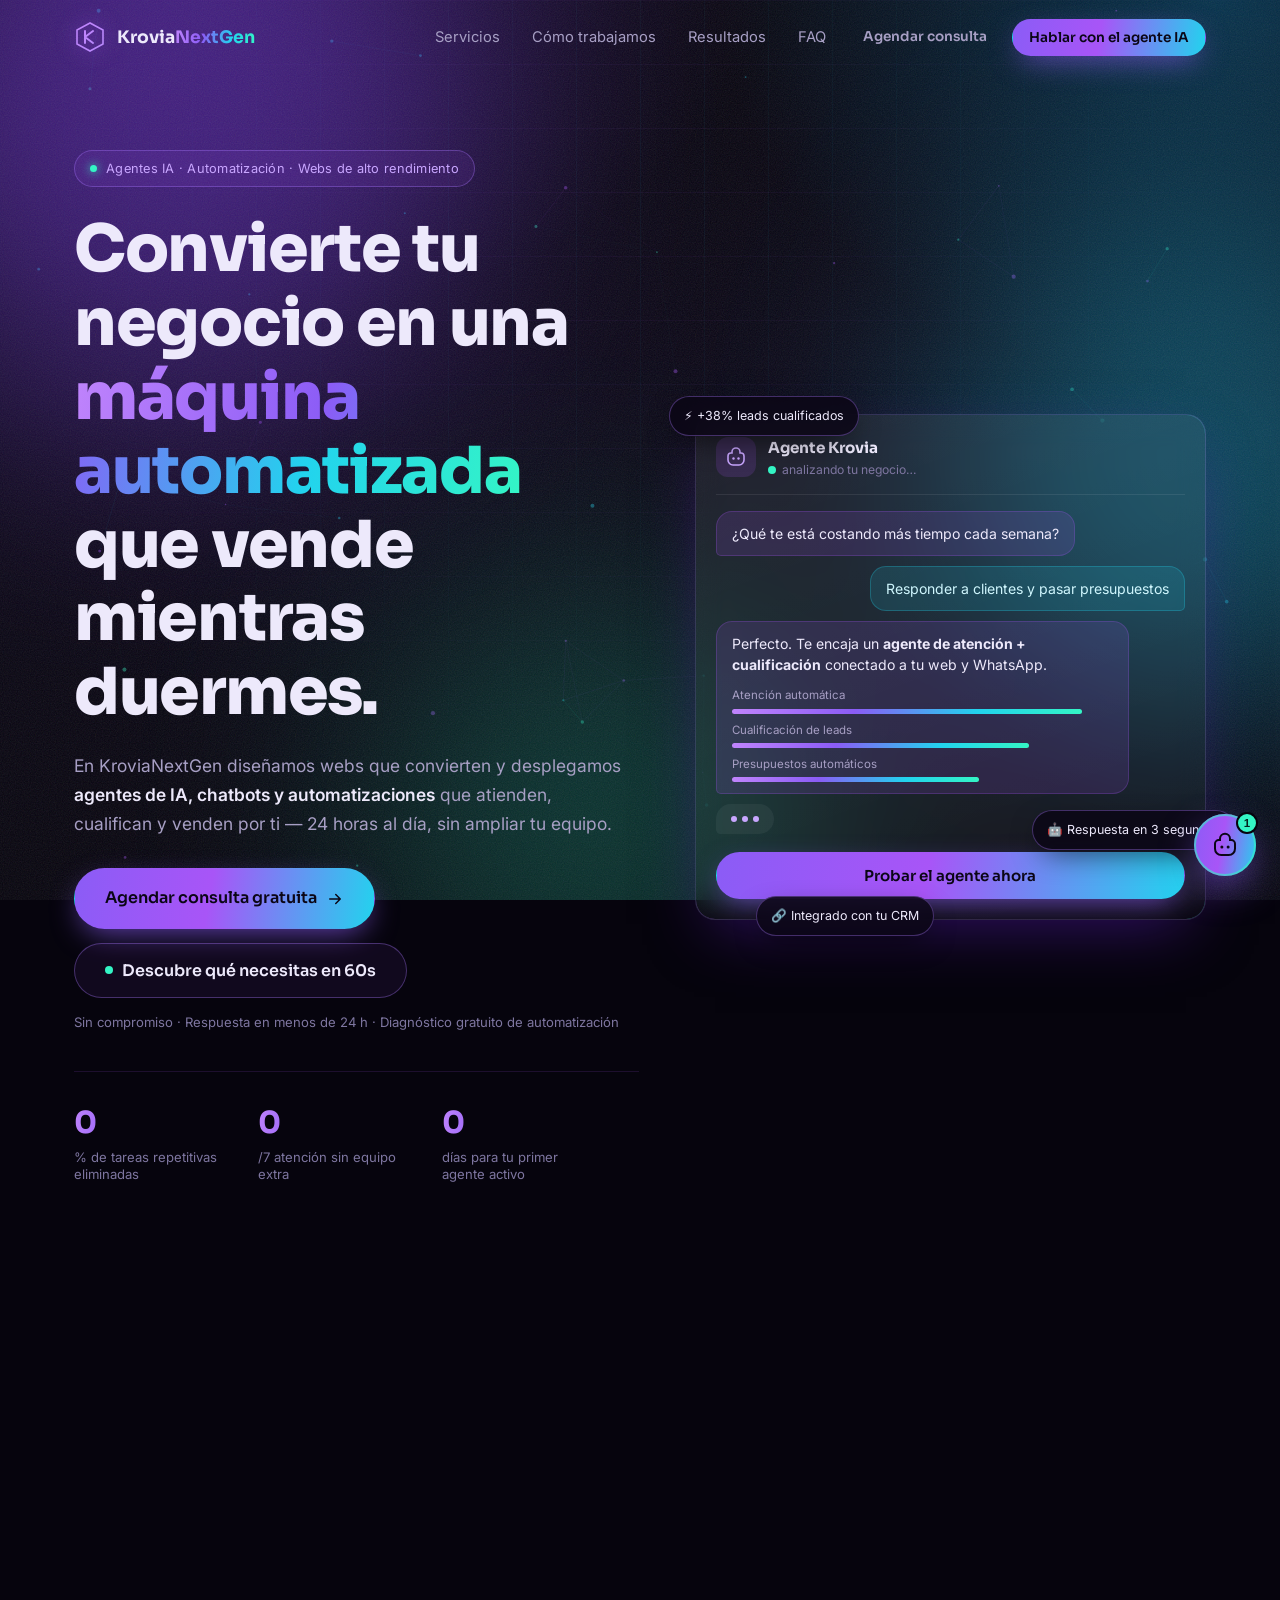
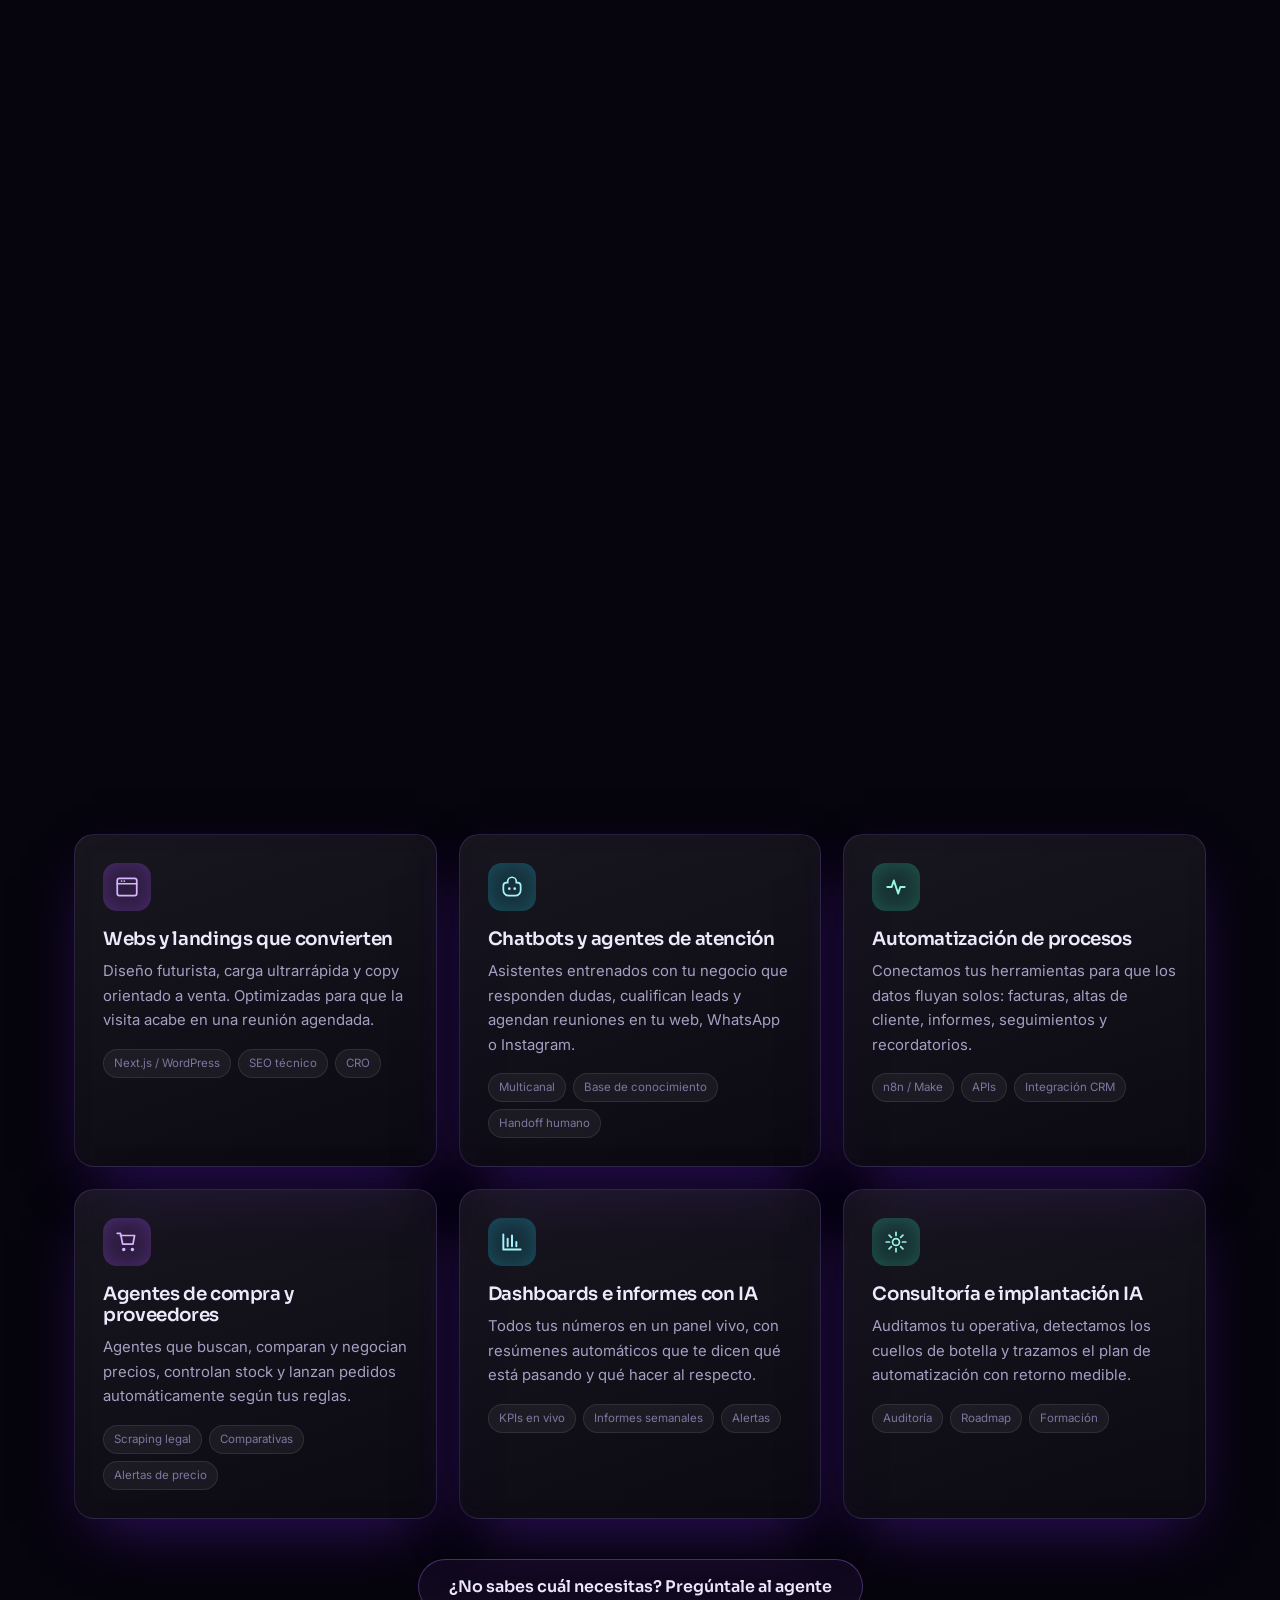
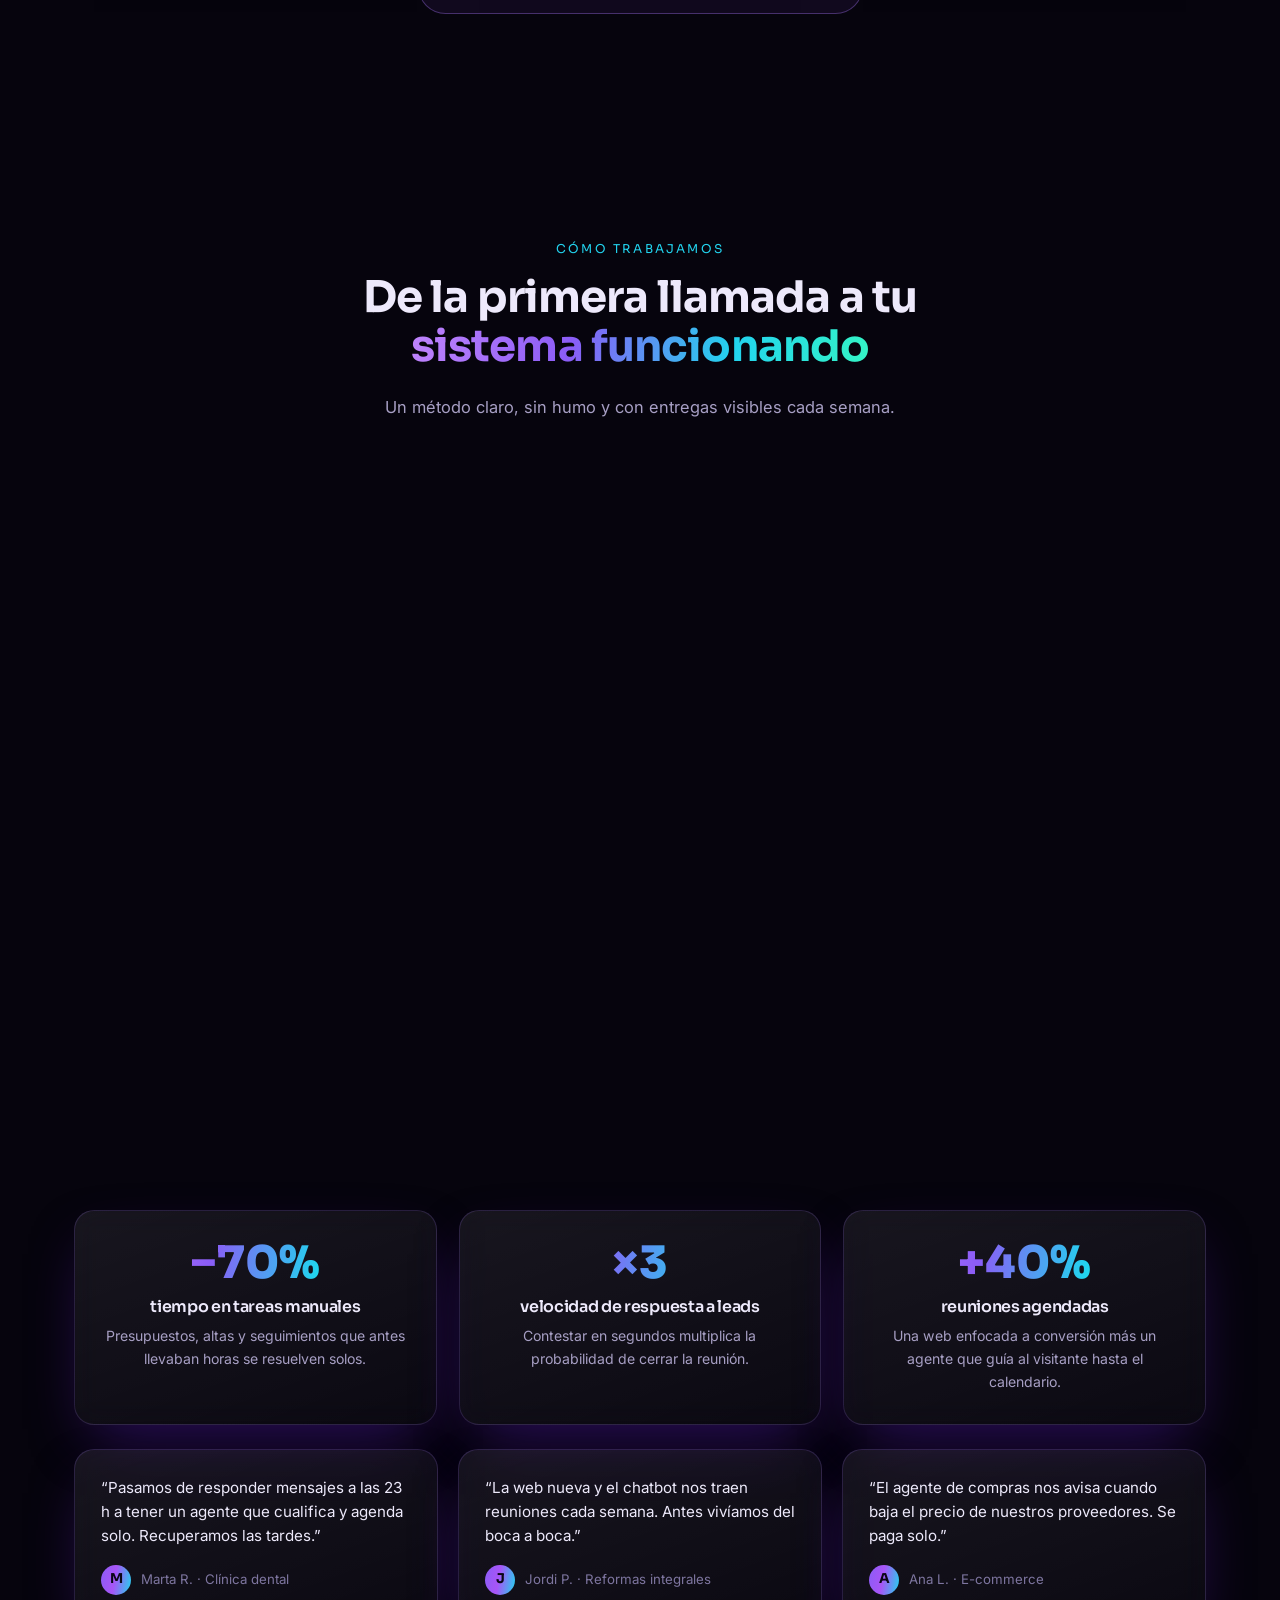
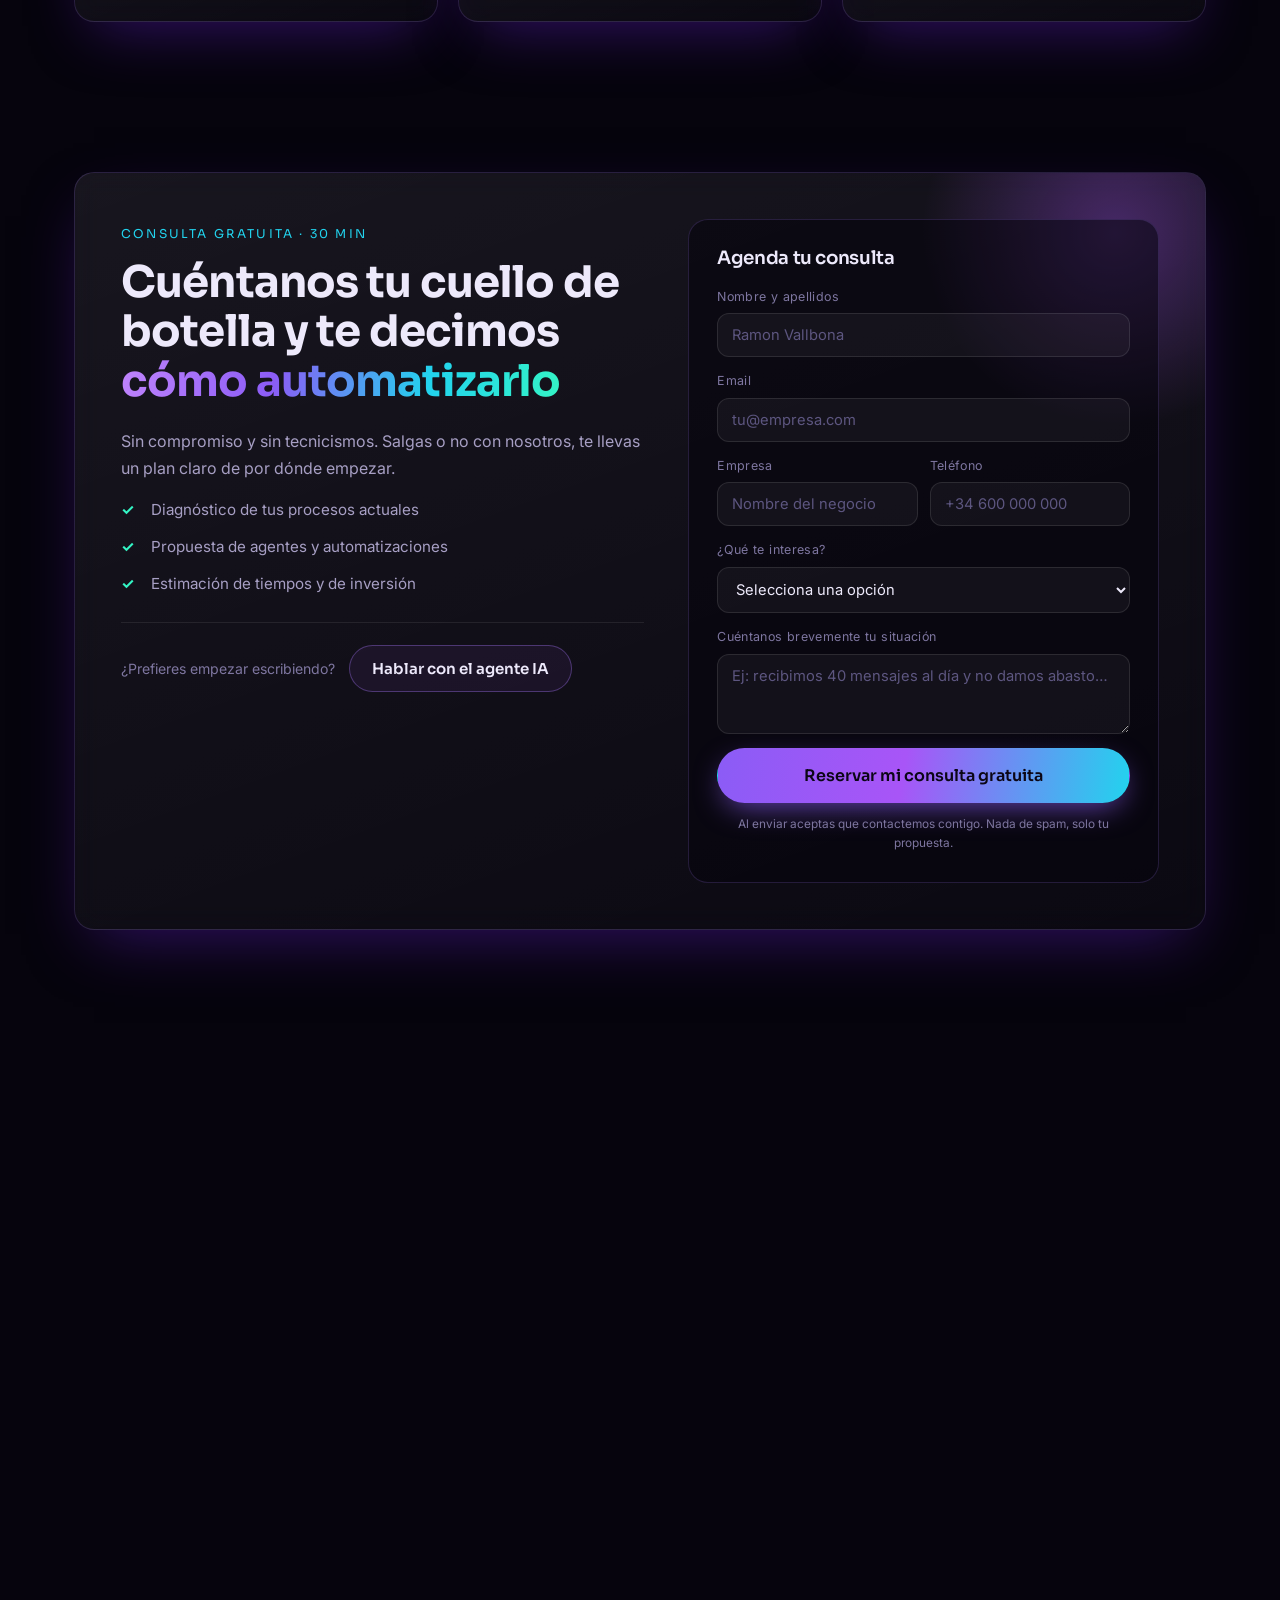
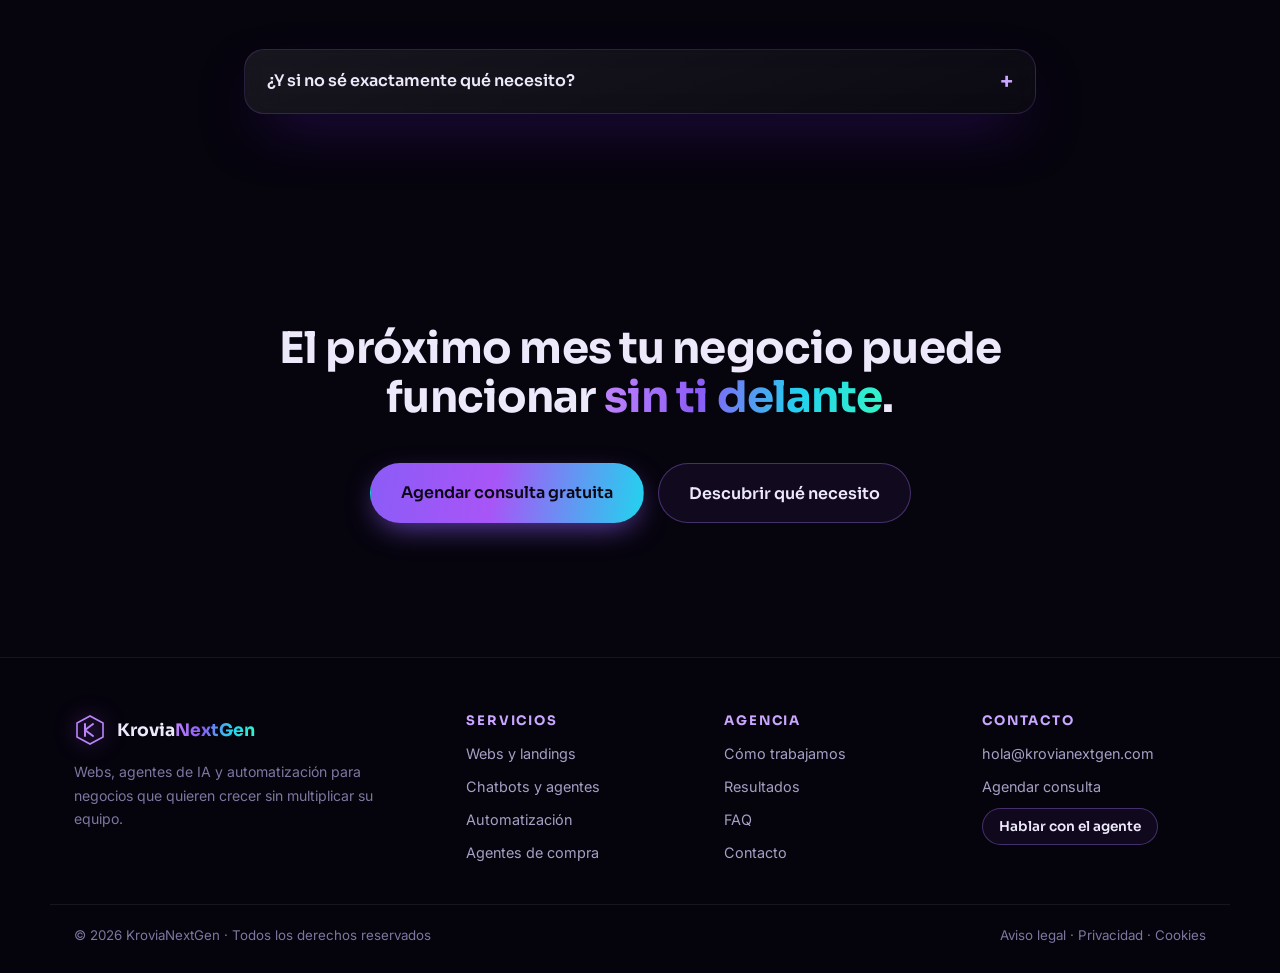
==== index.html @ 33c565f5 "first push" ====
<!DOCTYPE html>
<html lang="es">
<head>
<meta charset="UTF-8" />
<meta name="viewport" content="width=device-width, initial-scale=1.0" />
<title>KroviaNextGen — Webs, Agentes IA y Automatización para negocios</title>
<meta name="description" content="Agencia de webs de alto rendimiento, agentes de IA, chatbots y automatizaciones que trabajan por ti 24/7. Agenda una consulta gratuita o habla con nuestro asistente." />
<link rel="preconnect" href="https://fonts.googleapis.com" />
<link rel="preconnect" href="https://fonts.gstatic.com" crossorigin />
<link href="https://fonts.googleapis.com/css2?family=Sora:wght@400;600;700;800&family=Inter:wght@300;400;500;600&display=swap" rel="stylesheet" />
<link rel="stylesheet" href="assets/css/styles.css" />
<link rel="icon" href="data:image/svg+xml,<svg xmlns='http://www.w3.org/2000/svg' viewBox='0 0 100 100'><text y='.9em' font-size='90'>⚡</text></svg>" />
</head>
<body>

<!-- ================= FONDO ================= -->
<div class="bg-layer">
  <canvas id="neural-canvas"></canvas>
  <div class="bg-grid"></div>
  <div class="orb orb--violet"></div>
  <div class="orb orb--cyan"></div>
  <div class="orb orb--mint"></div>
  <div class="bg-noise"></div>
</div>

<!-- ================= NAV ================= -->
<header class="nav" id="nav">
  <div class="container nav__inner">
    <a href="#hero" class="brand">
      <span class="brand__mark">
        <svg viewBox="0 0 32 32" aria-hidden="true">
          <path d="M16 2 3 9v14l13 7 13-7V9L16 2Z" fill="none" stroke="url(#g1)" stroke-width="1.6"/>
          <path d="M11 10v12M11 16l8-6M11 16l8 6" fill="none" stroke="url(#g1)" stroke-width="2" stroke-linecap="round"/>
          <defs>
            <linearGradient id="g1" x1="0" y1="0" x2="32" y2="32">
              <stop offset="0" stop-color="#C084FC"/><stop offset=".55" stop-color="#22D3EE"/><stop offset="1" stop-color="#34F5C5"/>
            </linearGradient>
          </defs>
        </svg>
      </span>
      <span class="brand__text">Krovia<span>NextGen</span></span>
    </a>

    <nav class="nav__links" id="navLinks">
      <a href="#servicios">Servicios</a>
      <a href="#proceso">Cómo trabajamos</a>
      <a href="#resultados">Resultados</a>
      <a href="#faq">FAQ</a>
      <a href="#agenda" class="btn btn--ghost btn--sm">Agendar consulta</a>
      <button class="btn btn--primary btn--sm" data-open-chat>Hablar con el agente IA</button>
    </nav>

    <button class="nav__burger" id="navBurger" aria-label="Abrir menú">
      <span></span><span></span><span></span>
    </button>
  </div>
</header>

<main>

<!-- ================= HERO ================= -->
<section class="hero" id="hero">
  <div class="container hero__inner">
    <div class="hero__copy">
      <div class="pill">
        <span class="pill__dot"></span>
        Agentes IA · Automatización · Webs de alto rendimiento
      </div>

      <h1 class="hero__title">
        Convierte tu negocio en una
        <span class="grad">máquina automatizada</span>
        que vende mientras duermes.
      </h1>

      <p class="hero__sub">
        En KroviaNextGen diseñamos webs que convierten y desplegamos <strong>agentes de IA, chatbots y automatizaciones</strong>
        que atienden, cualifican y venden por ti — 24 horas al día, sin ampliar tu equipo.
      </p>

      <div class="hero__cta">
        <a href="#agenda" class="btn btn--primary btn--lg">
          Agendar consulta gratuita
          <svg viewBox="0 0 24 24" class="ico"><path d="M5 12h14M13 6l6 6-6 6" fill="none" stroke="currentColor" stroke-width="2" stroke-linecap="round" stroke-linejoin="round"/></svg>
        </a>
        <button class="btn btn--outline btn--lg" data-open-chat>
          <span class="live-dot"></span>
          Descubre qué necesitas en 60s
        </button>
      </div>

      <p class="hero__micro">Sin compromiso · Respuesta en menos de 24 h · Diagnóstico gratuito de automatización</p>

      <div class="hero__stats">
        <div class="stat"><b data-count="87">0</b><span>% de tareas repetitivas eliminadas</span></div>
        <div class="stat"><b data-count="24">0</b><span>/7 atención sin equipo extra</span></div>
        <div class="stat"><b data-count="15">0</b><span>días para tu primer agente activo</span></div>
      </div>
    </div>

    <!-- Visual: agente en vivo -->
    <div class="hero__visual">
      <div class="glass-card agent-card">
        <div class="agent-card__top">
          <span class="agent-card__avatar">
            <svg viewBox="0 0 24 24"><path d="M12 3a4 4 0 0 1 4 4v1h1a3 3 0 0 1 3 3v4a5 5 0 0 1-5 5H9a5 5 0 0 1-5-5v-4a3 3 0 0 1 3-3h1V7a4 4 0 0 1 4-4Z" fill="none" stroke="currentColor" stroke-width="1.6"/><circle cx="9.5" cy="13.5" r="1.2" fill="currentColor"/><circle cx="14.5" cy="13.5" r="1.2" fill="currentColor"/></svg>
          </span>
          <div>
            <strong>Agente Krovia</strong>
            <small><span class="live-dot"></span> analizando tu negocio…</small>
          </div>
        </div>

        <div class="agent-card__body">
          <div class="bubble bubble--bot">¿Qué te está costando más tiempo cada semana?</div>
          <div class="bubble bubble--user">Responder a clientes y pasar presupuestos</div>
          <div class="bubble bubble--bot">
            Perfecto. Te encaja un <b>agente de atención + cualificación</b> conectado a tu web y WhatsApp.
            <div class="mini-bars">
              <div><span>Atención automática</span><i style="--w:92%"></i></div>
              <div><span>Cualificación de leads</span><i style="--w:78%"></i></div>
              <div><span>Presupuestos automáticos</span><i style="--w:65%"></i></div>
            </div>
          </div>
          <div class="typing"><i></i><i></i><i></i></div>
        </div>

        <button class="btn btn--primary btn--full" data-open-chat>Probar el agente ahora</button>
      </div>

      <div class="float-chip float-chip--1">⚡ +38% leads cualificados</div>
      <div class="float-chip float-chip--2">🤖 Respuesta en 3 segundos</div>
      <div class="float-chip float-chip--3">🔗 Integrado con tu CRM</div>
    </div>
  </div>

  <div class="marquee" aria-hidden="true">
    <div class="marquee__track">
      <span>OpenAI</span><span>·</span><span>n8n</span><span>·</span><span>Make</span><span>·</span><span>WhatsApp Business</span><span>·</span><span>HubSpot</span><span>·</span><span>Shopify</span><span>·</span><span>Stripe</span><span>·</span><span>Notion</span><span>·</span><span>Google Workspace</span><span>·</span>
      <span>OpenAI</span><span>·</span><span>n8n</span><span>·</span><span>Make</span><span>·</span><span>WhatsApp Business</span><span>·</span><span>HubSpot</span><span>·</span><span>Shopify</span><span>·</span><span>Stripe</span><span>·</span><span>Notion</span><span>·</span><span>Google Workspace</span><span>·</span>
    </div>
  </div>
</section>

<!-- ================= DOLOR / SOLUCIÓN ================= -->
<section class="section" id="problema">
  <div class="container">
    <div class="section__head">
      <span class="eyebrow">El problema</span>
      <h2>Tu negocio no necesita más horas. Necesita <span class="grad">sistemas</span>.</h2>
      <p>Cada lead sin responder, cada presupuesto manual y cada tarea repetitiva es dinero que se escapa.</p>
    </div>

    <div class="split">
      <div class="glass-card card--bad">
        <h3>Sin automatización</h3>
        <ul class="list list--x">
          <li>Leads que se enfrían porque nadie contesta a tiempo</li>
          <li>Horas perdidas copiando datos entre herramientas</li>
          <li>Una web bonita que no genera ni una llamada</li>
          <li>Dependes de contratar más gente para crecer</li>
        </ul>
      </div>
      <div class="glass-card card--good">
        <h3>Con KroviaNextGen</h3>
        <ul class="list list--check">
          <li>Agentes que responden y cualifican en segundos, 24/7</li>
          <li>Procesos conectados de punta a punta, sin copiar y pegar</li>
          <li>Una web diseñada para convertir visitas en reuniones</li>
          <li>Escalas facturación sin escalar tu plantilla</li>
        </ul>
      </div>
    </div>
  </div>
</section>

<!-- ================= SERVICIOS ================= -->
<section class="section" id="servicios">
  <div class="container">
    <div class="section__head">
      <span class="eyebrow">Servicios</span>
      <h2>Todo lo que tu negocio necesita para <span class="grad">operar en automático</span></h2>
      <p>Diseñamos, construimos e integramos. Tú solo ves los resultados.</p>
    </div>

    <div class="grid grid--3">
      <article class="glass-card service">
        <div class="service__icon i-violet">
          <svg viewBox="0 0 24 24"><path d="M3 6a2 2 0 0 1 2-2h14a2 2 0 0 1 2 2v12a2 2 0 0 1-2 2H5a2 2 0 0 1-2-2V6Z" fill="none" stroke="currentColor" stroke-width="1.6"/><path d="M3 9h18M7 6.5h.01M9.5 6.5h.01" stroke="currentColor" stroke-width="1.6" stroke-linecap="round"/></svg>
        </div>
        <h3>Webs y landings que convierten</h3>
        <p>Diseño futurista, carga ultrarrápida y copy orientado a venta. Optimizadas para que la visita acabe en una reunión agendada.</p>
        <ul class="tags"><li>Next.js / WordPress</li><li>SEO técnico</li><li>CRO</li></ul>
      </article>

      <article class="glass-card service">
        <div class="service__icon i-cyan">
          <svg viewBox="0 0 24 24"><path d="M12 3a4 4 0 0 1 4 4v1h1a3 3 0 0 1 3 3v4a5 5 0 0 1-5 5H9a5 5 0 0 1-5-5v-4a3 3 0 0 1 3-3h1V7a4 4 0 0 1 4-4Z" fill="none" stroke="currentColor" stroke-width="1.6"/><circle cx="9.5" cy="13.5" r="1.2" fill="currentColor"/><circle cx="14.5" cy="13.5" r="1.2" fill="currentColor"/></svg>
        </div>
        <h3>Chatbots y agentes de atención</h3>
        <p>Asistentes entrenados con tu negocio que responden dudas, cualifican leads y agendan reuniones en tu web, WhatsApp o Instagram.</p>
        <ul class="tags"><li>Multicanal</li><li>Base de conocimiento</li><li>Handoff humano</li></ul>
      </article>

      <article class="glass-card service">
        <div class="service__icon i-mint">
          <svg viewBox="0 0 24 24"><path d="M4 12h4l2-6 4 12 2-6h4" fill="none" stroke="currentColor" stroke-width="1.8" stroke-linecap="round" stroke-linejoin="round"/></svg>
        </div>
        <h3>Automatización de procesos</h3>
        <p>Conectamos tus herramientas para que los datos fluyan solos: facturas, altas de cliente, informes, seguimientos y recordatorios.</p>
        <ul class="tags"><li>n8n / Make</li><li>APIs</li><li>Integración CRM</li></ul>
      </article>

      <article class="glass-card service">
        <div class="service__icon i-violet">
          <svg viewBox="0 0 24 24"><path d="M6 6h13l-1.5 8H8L6 4H3" fill="none" stroke="currentColor" stroke-width="1.6" stroke-linecap="round" stroke-linejoin="round"/><circle cx="9" cy="19" r="1.6" fill="currentColor"/><circle cx="17" cy="19" r="1.6" fill="currentColor"/></svg>
        </div>
        <h3>Agentes de compra y proveedores</h3>
        <p>Agentes que buscan, comparan y negocian precios, controlan stock y lanzan pedidos automáticamente según tus reglas.</p>
        <ul class="tags"><li>Scraping legal</li><li>Comparativas</li><li>Alertas de precio</li></ul>
      </article>

      <article class="glass-card service">
        <div class="service__icon i-cyan">
          <svg viewBox="0 0 24 24"><path d="M4 19V5m0 14h16M8 16V9m4 7V6m4 10v-4" fill="none" stroke="currentColor" stroke-width="1.8" stroke-linecap="round"/></svg>
        </div>
        <h3>Dashboards e informes con IA</h3>
        <p>Todos tus números en un panel vivo, con resúmenes automáticos que te dicen qué está pasando y qué hacer al respecto.</p>
        <ul class="tags"><li>KPIs en vivo</li><li>Informes semanales</li><li>Alertas</li></ul>
      </article>

      <article class="glass-card service">
        <div class="service__icon i-mint">
          <svg viewBox="0 0 24 24"><path d="M12 3v3m0 12v3M3 12h3m12 0h3M5.6 5.6l2.1 2.1m8.6 8.6 2.1 2.1m0-12.8-2.1 2.1M7.7 16.3l-2.1 2.1" stroke="currentColor" stroke-width="1.6" stroke-linecap="round"/><circle cx="12" cy="12" r="3.2" fill="none" stroke="currentColor" stroke-width="1.6"/></svg>
        </div>
        <h3>Consultoría e implantación IA</h3>
        <p>Auditamos tu operativa, detectamos los cuellos de botella y trazamos el plan de automatización con retorno medible.</p>
        <ul class="tags"><li>Auditoría</li><li>Roadmap</li><li>Formación</li></ul>
      </article>
    </div>

    <div class="center">
      <button class="btn btn--outline btn--lg" data-open-chat>¿No sabes cuál necesitas? Pregúntale al agente</button>
    </div>
  </div>
</section>

<!-- ================= PROCESO ================= -->
<section class="section" id="proceso">
  <div class="container">
    <div class="section__head">
      <span class="eyebrow">Cómo trabajamos</span>
      <h2>De la primera llamada a tu <span class="grad">sistema funcionando</span></h2>
      <p>Un método claro, sin humo y con entregas visibles cada semana.</p>
    </div>

    <ol class="steps">
      <li class="glass-card step">
        <span class="step__num">01</span>
        <h3>Diagnóstico</h3>
        <p>Analizamos tu operativa y detectamos qué procesos pierden más tiempo y dinero.</p>
      </li>
      <li class="glass-card step">
        <span class="step__num">02</span>
        <h3>Plan y prototipo</h3>
        <p>Te enseñamos el diseño y un primer agente funcionando antes de facturar el proyecto completo.</p>
      </li>
      <li class="glass-card step">
        <span class="step__num">03</span>
        <h3>Construcción</h3>
        <p>Desarrollamos web, agentes e integraciones, con revisiones semanales contigo.</p>
      </li>
      <li class="glass-card step">
        <span class="step__num">04</span>
        <h3>Optimización</h3>
        <p>Medimos, ajustamos y ampliamos el sistema mes a mes para que rinda más.</p>
      </li>
    </ol>
  </div>
</section>

<!-- ================= RESULTADOS ================= -->
<section class="section" id="resultados">
  <div class="container">
    <div class="section__head">
      <span class="eyebrow">Resultados</span>
      <h2>Lo que cambia cuando <span class="grad">automatizas de verdad</span></h2>
      <p class="muted-note">Cifras de referencia de proyectos tipo. Los resultados varían según sector y punto de partida.</p>
    </div>

    <div class="grid grid--3">
      <div class="glass-card result">
        <b>−70%</b>
        <h3>tiempo en tareas manuales</h3>
        <p>Presupuestos, altas y seguimientos que antes llevaban horas se resuelven solos.</p>
      </div>
      <div class="glass-card result">
        <b>×3</b>
        <h3>velocidad de respuesta a leads</h3>
        <p>Contestar en segundos multiplica la probabilidad de cerrar la reunión.</p>
      </div>
      <div class="glass-card result">
        <b>+40%</b>
        <h3>reuniones agendadas</h3>
        <p>Una web enfocada a conversión más un agente que guía al visitante hasta el calendario.</p>
      </div>
    </div>

    <div class="quotes">
      <figure class="glass-card quote">
        <blockquote>“Pasamos de responder mensajes a las 23 h a tener un agente que cualifica y agenda solo. Recuperamos las tardes.”</blockquote>
        <figcaption><span class="ava">M</span> Marta R. · Clínica dental</figcaption>
      </figure>
      <figure class="glass-card quote">
        <blockquote>“La web nueva y el chatbot nos traen reuniones cada semana. Antes vivíamos del boca a boca.”</blockquote>
        <figcaption><span class="ava">J</span> Jordi P. · Reformas integrales</figcaption>
      </figure>
      <figure class="glass-card quote">
        <blockquote>“El agente de compras nos avisa cuando baja el precio de nuestros proveedores. Se paga solo.”</blockquote>
        <figcaption><span class="ava">A</span> Ana L. · E-commerce</figcaption>
      </figure>
    </div>
  </div>
</section>

<!-- ================= AGENDA / CTA ================= -->
<section class="section section--cta" id="agenda">
  <div class="container">
    <div class="cta-wrap glass-card">
      <div class="cta-copy">
        <span class="eyebrow">Consulta gratuita · 30 min</span>
        <h2>Cuéntanos tu cuello de botella y te decimos <span class="grad">cómo automatizarlo</span></h2>
        <p>Sin compromiso y sin tecnicismos. Salgas o no con nosotros, te llevas un plan claro de por dónde empezar.</p>
        <ul class="list list--check">
          <li>Diagnóstico de tus procesos actuales</li>
          <li>Propuesta de agentes y automatizaciones</li>
          <li>Estimación de tiempos y de inversión</li>
        </ul>
        <div class="cta-alt">
          <span>¿Prefieres empezar escribiendo?</span>
          <button class="btn btn--outline" data-open-chat>Hablar con el agente IA</button>
        </div>
      </div>

      <form class="form" id="leadForm" novalidate>
        <h3>Agenda tu consulta</h3>
        <div class="field">
          <label for="f-nombre">Nombre y apellidos</label>
          <input id="f-nombre" name="nombre" type="text" placeholder="Ramon Vallbona" required />
        </div>
        <div class="field">
          <label for="f-email">Email</label>
          <input id="f-email" name="email" type="email" placeholder="tu@empresa.com" required />
        </div>
        <div class="field-row">
          <div class="field">
            <label for="f-empresa">Empresa</label>
            <input id="f-empresa" name="empresa" type="text" placeholder="Nombre del negocio" />
          </div>
          <div class="field">
            <label for="f-tel">Teléfono</label>
            <input id="f-tel" name="telefono" type="tel" placeholder="+34 600 000 000" />
          </div>
        </div>
        <div class="field">
          <label for="f-servicio">¿Qué te interesa?</label>
          <select id="f-servicio" name="servicio">
            <option value="">Selecciona una opción</option>
            <option>Web o landing page</option>
            <option>Chatbot / agente de atención</option>
            <option>Automatización de procesos</option>
            <option>Agente de compras</option>
            <option>Dashboards e informes</option>
            <option>No lo tengo claro todavía</option>
          </select>
        </div>
        <div class="field">
          <label for="f-msg">Cuéntanos brevemente tu situación</label>
          <textarea id="f-msg" name="mensaje" rows="3" placeholder="Ej: recibimos 40 mensajes al día y no damos abasto…"></textarea>
        </div>
        <button type="submit" class="btn btn--primary btn--full btn--lg">Reservar mi consulta gratuita</button>
        <p class="form__legal">Al enviar aceptas que contactemos contigo. Nada de spam, solo tu propuesta.</p>
        <div class="form__ok" id="formOk" hidden>
          ✅ ¡Solicitud recibida! Te escribimos en menos de 24 h con las horas disponibles.
        </div>
      </form>
    </div>
  </div>
</section>

<!-- ================= FAQ ================= -->
<section class="section" id="faq">
  <div class="container container--narrow">
    <div class="section__head">
      <span class="eyebrow">Preguntas frecuentes</span>
      <h2>Lo que suelen preguntarnos <span class="grad">antes de empezar</span></h2>
    </div>

    <div class="faq">
      <details class="glass-card">
        <summary>¿Cuánto tarda en estar funcionando?</summary>
        <p>Una landing con agente básico suele estar activa en 10-15 días. Proyectos de automatización más complejos van por fases, con la primera entrega funcionando en el primer mes.</p>
      </details>
      <details class="glass-card">
        <summary>¿Necesito tener conocimientos técnicos?</summary>
        <p>No. Nos encargamos del diseño, el desarrollo, las integraciones y el mantenimiento. Tú decides qué debe hacer el sistema; nosotros lo construimos y te formamos para usarlo.</p>
      </details>
      <details class="glass-card">
        <summary>¿El chatbot puede conectarse a WhatsApp o a mi CRM?</summary>
        <p>Sí. Trabajamos con WhatsApp Business, Instagram, correo, calendarios y los CRM más habituales. Si tienes una herramienta con API, la conectamos.</p>
      </details>
      <details class="glass-card">
        <summary>¿Qué inversión requiere?</summary>
        <p>Depende del alcance. Hay proyectos que arrancan con una web y un agente y otros que automatizan departamentos enteros. En la consulta gratuita te damos una horquilla realista.</p>
      </details>
      <details class="glass-card">
        <summary>¿Y si no sé exactamente qué necesito?</summary>
        <p>Es lo más habitual. Habla con nuestro agente IA: te hace unas preguntas y te devuelve una recomendación concreta de por dónde empezar.</p>
      </details>
    </div>
  </div>
</section>

<!-- ================= BANDA FINAL ================= -->
<section class="final-cta">
  <div class="container">
    <h2>El próximo mes tu negocio puede funcionar <span class="grad">sin ti delante</span>.</h2>
    <div class="hero__cta center">
      <a href="#agenda" class="btn btn--primary btn--lg">Agendar consulta gratuita</a>
      <button class="btn btn--outline btn--lg" data-open-chat>Descubrir qué necesito</button>
    </div>
  </div>
</section>

</main>

<!-- ================= FOOTER ================= -->
<footer class="footer">
  <div class="container footer__inner">
    <div>
      <a href="#hero" class="brand">
        <span class="brand__mark">
          <svg viewBox="0 0 32 32" aria-hidden="true">
            <path d="M16 2 3 9v14l13 7 13-7V9L16 2Z" fill="none" stroke="url(#g2)" stroke-width="1.6"/>
            <path d="M11 10v12M11 16l8-6M11 16l8 6" fill="none" stroke="url(#g2)" stroke-width="2" stroke-linecap="round"/>
            <defs><linearGradient id="g2" x1="0" y1="0" x2="32" y2="32"><stop offset="0" stop-color="#C084FC"/><stop offset=".55" stop-color="#22D3EE"/><stop offset="1" stop-color="#34F5C5"/></linearGradient></defs>
          </svg>
        </span>
        <span class="brand__text">Krovia<span>NextGen</span></span>
      </a>
      <p class="footer__claim">Webs, agentes de IA y automatización para negocios que quieren crecer sin multiplicar su equipo.</p>
    </div>
    <nav class="footer__links">
      <h4>Servicios</h4>
      <a href="#servicios">Webs y landings</a>
      <a href="#servicios">Chatbots y agentes</a>
      <a href="#servicios">Automatización</a>
      <a href="#servicios">Agentes de compra</a>
    </nav>
    <nav class="footer__links">
      <h4>Agencia</h4>
      <a href="#proceso">Cómo trabajamos</a>
      <a href="#resultados">Resultados</a>
      <a href="#faq">FAQ</a>
      <a href="#agenda">Contacto</a>
    </nav>
    <div class="footer__links">
      <h4>Contacto</h4>
      <a href="mailto:hola@krovianextgen.com">hola@krovianextgen.com</a>
      <a href="#agenda">Agendar consulta</a>
      <button class="btn btn--outline btn--sm" data-open-chat>Hablar con el agente</button>
    </div>
  </div>
  <div class="container footer__bottom">
    <small>© <span id="year"></span> KroviaNextGen · Todos los derechos reservados</small>
    <small><a href="#">Aviso legal</a> · <a href="#">Privacidad</a> · <a href="#">Cookies</a></small>
  </div>
</footer>

<!-- ================= CHATBOT ================= -->
<button class="chat-launcher" id="chatLauncher" aria-label="Abrir asistente">
  <span class="chat-launcher__ring"></span>
  <svg viewBox="0 0 24 24"><path d="M12 3a4 4 0 0 1 4 4v1h1a3 3 0 0 1 3 3v4a5 5 0 0 1-5 5H9a5 5 0 0 1-5-5v-4a3 3 0 0 1 3-3h1V7a4 4 0 0 1 4-4Z" fill="none" stroke="currentColor" stroke-width="1.6"/><circle cx="9.5" cy="13.5" r="1.2" fill="currentColor"/><circle cx="14.5" cy="13.5" r="1.2" fill="currentColor"/></svg>
  <span class="chat-launcher__badge">1</span>
</button>

<aside class="chat" id="chatPanel" aria-hidden="true">
  <header class="chat__head">
    <div class="chat__id">
      <span class="chat__avatar">
        <svg viewBox="0 0 24 24"><path d="M12 3a4 4 0 0 1 4 4v1h1a3 3 0 0 1 3 3v4a5 5 0 0 1-5 5H9a5 5 0 0 1-5-5v-4a3 3 0 0 1 3-3h1V7a4 4 0 0 1 4-4Z" fill="none" stroke="currentColor" stroke-width="1.6"/><circle cx="9.5" cy="13.5" r="1.2" fill="currentColor"/><circle cx="14.5" cy="13.5" r="1.2" fill="currentColor"/></svg>
      </span>
      <div>
        <strong>Agente Krovia</strong>
        <small><span class="live-dot"></span> en línea · responde al instante</small>
      </div>
    </div>
    <div class="chat__actions">
      <button id="chatRestart" title="Reiniciar conversación" aria-label="Reiniciar">
        <svg viewBox="0 0 24 24"><path d="M20 12a8 8 0 1 1-2.3-5.6M20 4v5h-5" fill="none" stroke="currentColor" stroke-width="1.8" stroke-linecap="round" stroke-linejoin="round"/></svg>
      </button>
      <button id="chatClose" title="Cerrar" aria-label="Cerrar">
        <svg viewBox="0 0 24 24"><path d="M6 6l12 12M18 6 6 18" fill="none" stroke="currentColor" stroke-width="1.8" stroke-linecap="round"/></svg>
      </button>
    </div>
  </header>

  <div class="chat__progress"><i id="chatProgress"></i></div>

  <div class="chat__body" id="chatBody"></div>

  <div class="chat__options" id="chatOptions"></div>

  <form class="chat__input" id="chatForm">
    <input id="chatText" type="text" placeholder="Escribe tu respuesta…" autocomplete="off" />
    <button type="submit" aria-label="Enviar">
      <svg viewBox="0 0 24 24"><path d="M4 12l16-8-6 8 6 8-16-8Z" fill="currentColor"/></svg>
    </button>
  </form>
</aside>

<script src="assets/js/chatbot.js"></script>
<script src="assets/js/main.js"></script>
</body>
</html>
---- assets/css/styles.css ----
/* ============================================================
   KroviaNextGen — Landing v1
   Paleta: lila / violeta + cian + verde menta sobre negro azulado
   ============================================================ */

:root{
  --bg:#06040d;
  --bg-2:#0b0718;
  --surface:rgba(255,255,255,.045);
  --surface-2:rgba(255,255,255,.075);
  --border:rgba(168,120,255,.18);
  --border-strong:rgba(168,120,255,.35);

  --violet:#A855F7;
  --violet-2:#7C3AED;
  --violet-soft:#C9A6FF;
  --cyan:#22D3EE;
  --blue:#4F7DFF;
  --mint:#34F5C5;

  --text:#EDE9FB;
  --muted:#A79FC4;
  --muted-2:#7E76A0;

  --grad-main:linear-gradient(100deg,#C084FC 0%,#8B5CF6 35%,#22D3EE 70%,#34F5C5 100%);
  --grad-btn:linear-gradient(100deg,#8B5CF6 0%,#A855F7 45%,#22D3EE 100%);

  --radius:20px;
  --radius-sm:12px;
  --shadow:0 24px 60px -20px rgba(88,28,180,.55);
  --maxw:1180px;
  --font-d:'Sora',system-ui,-apple-system,'Segoe UI',sans-serif;
  --font-b:'Inter',system-ui,-apple-system,'Segoe UI',sans-serif;
}

*,*::before,*::after{box-sizing:border-box}
html{scroll-behavior:smooth}
body{
  margin:0;
  background:var(--bg);
  color:var(--text);
  font-family:var(--font-b);
  font-size:16px;
  line-height:1.65;
  -webkit-font-smoothing:antialiased;
  overflow-x:hidden;
}
img{max-width:100%}
a{color:inherit;text-decoration:none}
h1,h2,h3,h4{font-family:var(--font-d);line-height:1.14;margin:0 0 .5em;letter-spacing:-.02em}
h1{font-size:clamp(2.3rem,5.2vw,4.05rem);font-weight:800}
h2{font-size:clamp(1.85rem,3.4vw,2.9rem);font-weight:700}
h3{font-size:1.15rem;font-weight:600}
p{margin:0 0 1rem}
svg{width:100%;height:100%;display:block}

.container{width:100%;max-width:var(--maxw);margin:0 auto;padding:0 24px}
.container--narrow{max-width:840px}
.center{text-align:center;display:flex;justify-content:center;gap:14px;flex-wrap:wrap;margin-top:40px}
.grad{background:var(--grad-main);-webkit-background-clip:text;background-clip:text;color:transparent}
.muted-note{color:var(--muted-2);font-size:.9rem}

/* ---------- FONDO ---------- */
.bg-layer{position:fixed;inset:0;z-index:-1;overflow:hidden;background:
  radial-gradient(1000px 700px at 15% -10%,#241046 0%,transparent 60%),
  radial-gradient(900px 700px at 95% 0%,#06304a 0%,transparent 55%),
  linear-gradient(180deg,#06040d 0%,#0a0616 45%,#06040d 100%);}
#neural-canvas{position:absolute;inset:0;width:100%;height:100%;opacity:.5}
.bg-grid{position:absolute;inset:0;
  background-image:linear-gradient(rgba(168,85,247,.06) 1px,transparent 1px),
                   linear-gradient(90deg,rgba(34,211,238,.05) 1px,transparent 1px);
  background-size:64px 64px;
  mask-image:radial-gradient(circle at 50% 20%,#000 0%,transparent 78%);
  -webkit-mask-image:radial-gradient(circle at 50% 20%,#000 0%,transparent 78%);}
.orb{position:absolute;border-radius:50%;filter:blur(120px);opacity:.42;animation:drift 22s ease-in-out infinite}
.orb--violet{width:620px;height:620px;background:#7C3AED;top:-180px;left:-140px}
.orb--cyan{width:520px;height:520px;background:#0EA5C6;top:22%;right:-180px;animation-delay:-7s}
.orb--mint{width:480px;height:480px;background:#12B48A;bottom:-160px;left:28%;opacity:.28;animation-delay:-13s}
@keyframes drift{0%,100%{transform:translate(0,0) scale(1)}50%{transform:translate(40px,-50px) scale(1.12)}}
.bg-noise{position:absolute;inset:0;opacity:.28;
  background-image:url("data:image/svg+xml,%3Csvg xmlns='http://www.w3.org/2000/svg' width='200' height='200'%3E%3Cfilter id='n'%3E%3CfeTurbulence type='fractalNoise' baseFrequency='.85' numOctaves='3'/%3E%3C/filter%3E%3Crect width='200' height='200' filter='url(%23n)' opacity='.4'/%3E%3C/svg%3E");}

/* ---------- BOTONES ---------- */
.btn{
  display:inline-flex;align-items:center;justify-content:center;gap:9px;
  font-family:var(--font-d);font-weight:600;font-size:.94rem;
  padding:13px 22px;border-radius:999px;border:1px solid transparent;
  cursor:pointer;transition:.25s ease;white-space:nowrap;
  background:transparent;color:var(--text);
}
.btn .ico{width:18px;height:18px}
.btn--primary{background:var(--grad-btn);color:#0b0616;box-shadow:0 10px 30px -8px rgba(139,92,246,.75)}
.btn--primary:hover{transform:translateY(-2px);box-shadow:0 16px 40px -8px rgba(34,211,238,.6)}
.btn--outline{border-color:var(--border-strong);background:rgba(168,85,247,.07);color:var(--text)}
.btn--outline:hover{background:rgba(168,85,247,.16);border-color:var(--violet);transform:translateY(-2px)}
.btn--ghost{color:var(--muted);border-color:transparent}
.btn--ghost:hover{color:var(--text)}
.btn--sm{padding:9px 16px;font-size:.85rem}
.btn--lg{padding:16px 30px;font-size:1rem}
.btn--full{width:100%}

.live-dot{width:8px;height:8px;border-radius:50%;background:var(--mint);box-shadow:0 0 0 0 rgba(52,245,197,.7);animation:pulse 2s infinite;display:inline-block}
@keyframes pulse{0%{box-shadow:0 0 0 0 rgba(52,245,197,.65)}70%{box-shadow:0 0 0 10px rgba(52,245,197,0)}100%{box-shadow:0 0 0 0 rgba(52,245,197,0)}}

/* ---------- NAV ---------- */
.nav{position:fixed;top:0;left:0;right:0;z-index:60;transition:.3s ease;padding:16px 0}
.nav.is-scrolled{background:rgba(8,5,18,.78);backdrop-filter:blur(16px);border-bottom:1px solid rgba(168,85,247,.14);padding:9px 0}
.nav__inner{display:flex;align-items:center;justify-content:space-between;gap:20px}
.brand{display:flex;align-items:center;gap:11px;font-family:var(--font-d);font-weight:700;font-size:1.08rem}
.brand__mark{width:32px;height:32px;flex:0 0 32px;filter:drop-shadow(0 0 10px rgba(168,85,247,.65))}
.brand__text span{background:var(--grad-main);-webkit-background-clip:text;background-clip:text;color:transparent}
.nav__links{display:flex;align-items:center;gap:8px}
.nav__links>a:not(.btn){padding:8px 12px;font-size:.92rem;color:var(--muted);border-radius:8px;transition:.2s}
.nav__links>a:not(.btn):hover{color:var(--text);background:rgba(255,255,255,.05)}
.nav__burger{display:none;flex-direction:column;gap:5px;background:none;border:0;cursor:pointer;padding:8px}
.nav__burger span{width:24px;height:2px;background:var(--text);border-radius:2px;transition:.25s}

/* ---------- HERO ---------- */
.hero{padding:150px 0 40px;position:relative}
.hero__inner{display:grid;grid-template-columns:1.05fr .95fr;gap:56px;align-items:center}
.pill{display:inline-flex;align-items:center;gap:9px;padding:7px 15px;border-radius:999px;
  border:1px solid var(--border-strong);background:rgba(168,85,247,.1);
  font-size:.8rem;color:var(--violet-soft);letter-spacing:.02em;margin-bottom:26px}
.pill__dot{width:7px;height:7px;border-radius:50%;background:var(--mint);box-shadow:0 0 10px var(--mint)}
.hero__title{margin-bottom:22px}
.hero__sub{font-size:1.09rem;color:var(--muted);max-width:560px;margin-bottom:30px}
.hero__sub strong{color:var(--text);font-weight:600}
.hero__cta{display:flex;gap:14px;flex-wrap:wrap;margin-bottom:14px}
.hero__micro{font-size:.82rem;color:var(--muted-2);margin-bottom:38px}
.hero__stats{display:flex;gap:34px;flex-wrap:wrap;padding-top:26px;border-top:1px solid rgba(168,85,247,.14)}
.stat b{display:block;font-family:var(--font-d);font-size:1.9rem;font-weight:700;
  background:var(--grad-main);-webkit-background-clip:text;background-clip:text;color:transparent}
.stat span{font-size:.82rem;color:var(--muted-2);max-width:150px;display:block;line-height:1.35}

/* tarjeta agente */
.hero__visual{position:relative}
.glass-card{
  background:linear-gradient(160deg,rgba(255,255,255,.075),rgba(255,255,255,.025));
  border:1px solid var(--border);border-radius:var(--radius);
  backdrop-filter:blur(14px);box-shadow:var(--shadow);
}
.agent-card{padding:20px;position:relative;overflow:hidden}
.agent-card::before{content:'';position:absolute;inset:-1px;border-radius:var(--radius);padding:1px;
  background:var(--grad-main);opacity:.5;
  -webkit-mask:linear-gradient(#000 0 0) content-box,linear-gradient(#000 0 0);
  -webkit-mask-composite:xor;mask-composite:exclude;pointer-events:none}
.agent-card__top{display:flex;align-items:center;gap:12px;padding-bottom:14px;border-bottom:1px solid rgba(255,255,255,.08);margin-bottom:16px}
.agent-card__avatar{width:40px;height:40px;padding:8px;border-radius:12px;background:rgba(168,85,247,.16);color:var(--violet-soft);flex:0 0 40px}
.agent-card__top strong{display:block;font-family:var(--font-d);font-size:.95rem}
.agent-card__top small{color:var(--muted-2);font-size:.76rem;display:flex;align-items:center;gap:6px}
.agent-card__body{display:flex;flex-direction:column;gap:10px;margin-bottom:18px}
.bubble{padding:11px 15px;border-radius:16px;font-size:.88rem;max-width:88%;line-height:1.5}
.bubble--bot{background:rgba(168,85,247,.14);border:1px solid rgba(168,85,247,.24);border-bottom-left-radius:5px;align-self:flex-start}
.bubble--user{background:rgba(34,211,238,.13);border:1px solid rgba(34,211,238,.26);border-bottom-right-radius:5px;align-self:flex-end;color:#CFF6FD}
.mini-bars{margin-top:12px;display:flex;flex-direction:column;gap:8px}
.mini-bars div{font-size:.72rem;color:var(--muted)}
.mini-bars i{display:block;height:5px;border-radius:99px;background:var(--grad-main);width:var(--w);margin-top:4px;animation:grow 1.4s ease both}
@keyframes grow{from{width:0}}
.typing{display:flex;gap:5px;padding:12px 15px;background:rgba(255,255,255,.05);border-radius:16px;border-bottom-left-radius:5px;align-self:flex-start}
.typing i{width:6px;height:6px;border-radius:50%;background:var(--violet-soft);animation:blink 1.3s infinite}
.typing i:nth-child(2){animation-delay:.18s}.typing i:nth-child(3){animation-delay:.36s}
@keyframes blink{0%,60%,100%{opacity:.25;transform:translateY(0)}30%{opacity:1;transform:translateY(-3px)}}

.float-chip{position:absolute;padding:9px 14px;border-radius:999px;font-size:.78rem;
  background:rgba(11,6,22,.85);border:1px solid var(--border-strong);backdrop-filter:blur(10px);
  box-shadow:0 10px 30px -10px rgba(0,0,0,.8);animation:float 6s ease-in-out infinite;white-space:nowrap}
.float-chip--1{top:-18px;left:-26px}
.float-chip--2{bottom:70px;right:-30px;animation-delay:-2s}
.float-chip--3{bottom:-16px;left:12%;animation-delay:-4s}
@keyframes float{0%,100%{transform:translateY(0)}50%{transform:translateY(-12px)}}

/* marquee */
.marquee{margin-top:80px;overflow:hidden;border-top:1px solid rgba(168,85,247,.12);border-bottom:1px solid rgba(168,85,247,.12);padding:16px 0;
  mask-image:linear-gradient(90deg,transparent,#000 12%,#000 88%,transparent);
  -webkit-mask-image:linear-gradient(90deg,transparent,#000 12%,#000 88%,transparent)}
.marquee__track{display:flex;gap:26px;width:max-content;animation:slide 34s linear infinite;color:var(--muted-2);font-size:.9rem;letter-spacing:.06em;font-family:var(--font-d)}
@keyframes slide{to{transform:translateX(-50%)}}

/* ---------- SECCIONES ---------- */
.section{padding:110px 0}
.section__head{max-width:720px;margin:0 auto 56px;text-align:center}
.eyebrow{display:inline-block;font-family:var(--font-d);font-size:.76rem;letter-spacing:.18em;text-transform:uppercase;
  color:var(--cyan);margin-bottom:14px}
.section__head p{color:var(--muted);font-size:1.03rem}

.split{display:grid;grid-template-columns:1fr 1fr;gap:24px}
.card--bad,.card--good{padding:30px}
.card--bad{border-color:rgba(255,255,255,.09)}
.card--bad h3{color:var(--muted)}
.card--good{border-color:rgba(52,245,197,.28);box-shadow:0 24px 60px -24px rgba(16,185,129,.45)}
.list{list-style:none;padding:0;margin:0;display:flex;flex-direction:column;gap:12px}
.list li{position:relative;padding-left:30px;color:var(--muted);font-size:.95rem}
.list li::before{position:absolute;left:0;top:0;font-weight:700}
.list--x li::before{content:'✕';color:#F87171}
.list--check li::before{content:'✓';color:var(--mint)}

.grid{display:grid;gap:22px}
.grid--3{grid-template-columns:repeat(3,1fr)}

.service{padding:28px;transition:.3s ease;position:relative;overflow:hidden}
.service:hover{transform:translateY(-6px);border-color:var(--border-strong)}
.service__icon{width:48px;height:48px;padding:11px;border-radius:14px;margin-bottom:18px}
.i-violet{background:rgba(168,85,247,.16);color:#D8B4FE;box-shadow:inset 0 0 20px rgba(168,85,247,.25)}
.i-cyan{background:rgba(34,211,238,.14);color:#A5F3FC;box-shadow:inset 0 0 20px rgba(34,211,238,.22)}
.i-mint{background:rgba(52,245,197,.13);color:#99F6E4;box-shadow:inset 0 0 20px rgba(52,245,197,.2)}
.service p{color:var(--muted);font-size:.93rem}
.tags{list-style:none;display:flex;flex-wrap:wrap;gap:7px;padding:0;margin:16px 0 0}
.tags li{font-size:.72rem;padding:4px 10px;border-radius:99px;background:rgba(255,255,255,.05);border:1px solid rgba(255,255,255,.09);color:var(--muted-2)}

.steps{list-style:none;padding:0;margin:0;display:grid;grid-template-columns:repeat(4,1fr);gap:20px;counter-reset:s}
.step{padding:26px;position:relative}
.step__num{font-family:var(--font-d);font-size:2.1rem;font-weight:800;display:block;margin-bottom:8px;
  background:var(--grad-main);-webkit-background-clip:text;background-clip:text;color:transparent;opacity:.85}
.step p{color:var(--muted);font-size:.9rem;margin:0}

.result{padding:30px;text-align:center}
.result b{font-family:var(--font-d);font-size:2.8rem;font-weight:800;display:block;line-height:1;
  background:var(--grad-main);-webkit-background-clip:text;background-clip:text;color:transparent;margin-bottom:12px}
.result h3{font-size:1rem;color:var(--text);margin-bottom:8px}
.result p{color:var(--muted);font-size:.88rem;margin:0}

.quotes{display:grid;grid-template-columns:repeat(3,1fr);gap:20px;margin-top:24px}
.quote{padding:26px;margin:0}
.quote blockquote{margin:0 0 16px;font-size:.95rem;color:var(--text);line-height:1.6}
.quote figcaption{display:flex;align-items:center;gap:10px;font-size:.83rem;color:var(--muted-2)}
.ava{width:30px;height:30px;border-radius:50%;display:grid;place-items:center;font-family:var(--font-d);font-weight:700;
  background:var(--grad-btn);color:#0b0616;font-size:.85rem}

/* ---------- CTA / FORM ---------- */
.section--cta{padding-top:40px}
.cta-wrap{display:grid;grid-template-columns:1fr .9fr;gap:44px;padding:46px;position:relative;overflow:hidden}
.cta-wrap::before{content:'';position:absolute;width:420px;height:420px;background:radial-gradient(circle,rgba(168,85,247,.35),transparent 65%);top:-150px;right:-120px;pointer-events:none}
.cta-copy p{color:var(--muted)}
.cta-alt{margin-top:26px;padding-top:22px;border-top:1px solid rgba(255,255,255,.08);display:flex;align-items:center;gap:14px;flex-wrap:wrap}
.cta-alt span{color:var(--muted-2);font-size:.88rem}

.form{background:rgba(6,4,13,.55);border:1px solid var(--border);border-radius:var(--radius);padding:28px;position:relative}
.form h3{font-size:1.15rem;margin-bottom:18px}
.field{margin-bottom:14px;display:flex;flex-direction:column;gap:6px}
.field-row{display:grid;grid-template-columns:1fr 1fr;gap:12px}
.field label{font-size:.78rem;color:var(--muted-2);letter-spacing:.03em}
.field input,.field select,.field textarea{
  width:100%;padding:12px 14px;border-radius:var(--radius-sm);
  background:rgba(255,255,255,.045);border:1px solid rgba(255,255,255,.1);
  color:var(--text);font-family:var(--font-b);font-size:.92rem;transition:.2s;resize:vertical}
.field input::placeholder,.field textarea::placeholder{color:#5d5680}
.field input:focus,.field select:focus,.field textarea:focus{outline:none;border-color:var(--violet);box-shadow:0 0 0 3px rgba(168,85,247,.16);background:rgba(255,255,255,.07)}
.field select option{background:#12092a;color:var(--text)}
.field.is-error input,.field.is-error select{border-color:#F87171}
.form__legal{font-size:.74rem;color:var(--muted-2);text-align:center;margin:12px 0 0}
.form__ok{margin-top:14px;padding:13px;border-radius:var(--radius-sm);background:rgba(52,245,197,.12);border:1px solid rgba(52,245,197,.35);color:#B9FBE6;font-size:.88rem;text-align:center}

/* ---------- FAQ ---------- */
.faq{display:flex;flex-direction:column;gap:12px}
.faq details{padding:18px 22px;cursor:pointer;transition:.25s}
.faq details[open]{border-color:var(--border-strong)}
.faq summary{font-family:var(--font-d);font-weight:600;font-size:1rem;list-style:none;display:flex;justify-content:space-between;align-items:center;gap:16px}
.faq summary::-webkit-details-marker{display:none}
.faq summary::after{content:'+';font-size:1.4rem;color:var(--violet-soft);transition:.25s;line-height:1}
.faq details[open] summary::after{transform:rotate(45deg)}
.faq p{margin:12px 0 0;color:var(--muted);font-size:.93rem}

/* ---------- FINAL ---------- */
.final-cta{padding:100px 0 120px;text-align:center}
.final-cta h2{max-width:820px;margin:0 auto}

/* ---------- FOOTER ---------- */
.footer{border-top:1px solid rgba(168,85,247,.14);padding:56px 0 26px;background:rgba(6,4,13,.6)}
.footer__inner{display:grid;grid-template-columns:1.6fr 1fr 1fr 1fr;gap:34px}
.footer__claim{color:var(--muted-2);font-size:.88rem;max-width:300px;margin-top:14px}
.footer__links{display:flex;flex-direction:column;gap:9px;align-items:flex-start}
.footer__links h4{font-size:.82rem;letter-spacing:.14em;text-transform:uppercase;color:var(--violet-soft);margin-bottom:4px}
.footer__links a{color:var(--muted);font-size:.9rem;transition:.2s}
.footer__links a:hover{color:var(--text)}
.footer__bottom{display:flex;justify-content:space-between;gap:16px;flex-wrap:wrap;margin-top:40px;padding-top:20px;border-top:1px solid rgba(255,255,255,.07);color:var(--muted-2)}

/* ---------- CHATBOT ---------- */
.chat-launcher{position:fixed;bottom:24px;right:24px;z-index:80;width:62px;height:62px;border-radius:50%;
  border:0;cursor:pointer;background:var(--grad-btn);color:#0b0616;padding:16px;
  box-shadow:0 14px 40px -8px rgba(139,92,246,.8);transition:.3s}
.chat-launcher:hover{transform:scale(1.07)}
.chat-launcher__ring{position:absolute;inset:0;border-radius:50%;border:2px solid rgba(52,245,197,.6);animation:ring 2.4s ease-out infinite}
@keyframes ring{0%{transform:scale(1);opacity:.8}100%{transform:scale(1.5);opacity:0}}
.chat-launcher__badge{position:absolute;top:-2px;right:-2px;width:22px;height:22px;border-radius:50%;
  background:#34F5C5;color:#04231c;font-size:.72rem;font-weight:700;display:grid;place-items:center;border:2px solid #06040d}
body.chat-open .chat-launcher{transform:scale(0);pointer-events:none}

.chat{position:fixed;bottom:24px;right:24px;z-index:90;width:min(410px,calc(100vw - 32px));
  height:min(640px,calc(100vh - 48px));display:flex;flex-direction:column;
  background:linear-gradient(170deg,rgba(24,12,48,.96),rgba(8,5,18,.98));
  border:1px solid var(--border-strong);border-radius:24px;overflow:hidden;
  box-shadow:0 40px 90px -20px rgba(0,0,0,.85),0 0 60px -20px rgba(139,92,246,.5);
  backdrop-filter:blur(20px);
  opacity:0;transform:translateY(24px) scale(.96);pointer-events:none;transition:.32s cubic-bezier(.2,.9,.3,1.2)}
.chat.is-open{opacity:1;transform:none;pointer-events:auto}
.chat__head{display:flex;align-items:center;justify-content:space-between;gap:12px;padding:16px 18px;
  border-bottom:1px solid rgba(255,255,255,.09);background:rgba(168,85,247,.08)}
.chat__id{display:flex;align-items:center;gap:11px}
.chat__avatar{width:38px;height:38px;flex:0 0 38px;padding:8px;border-radius:12px;background:var(--grad-btn);color:#0b0616}
.chat__id strong{font-family:var(--font-d);font-size:.95rem;display:block}
.chat__id small{font-size:.74rem;color:var(--muted-2);display:flex;align-items:center;gap:6px}
.chat__actions{display:flex;gap:6px}
.chat__actions button{width:32px;height:32px;padding:7px;border-radius:9px;border:1px solid rgba(255,255,255,.1);
  background:rgba(255,255,255,.05);color:var(--muted);cursor:pointer;transition:.2s}
.chat__actions button:hover{color:var(--text);background:rgba(255,255,255,.12)}
.chat__progress{height:3px;background:rgba(255,255,255,.07)}
.chat__progress i{display:block;height:100%;width:0;background:var(--grad-main);transition:width .5s ease}
.chat__body{flex:1;overflow-y:auto;padding:18px;display:flex;flex-direction:column;gap:11px;scroll-behavior:smooth}
.chat__body::-webkit-scrollbar{width:6px}
.chat__body::-webkit-scrollbar-thumb{background:rgba(168,85,247,.35);border-radius:99px}
.msg{max-width:86%;padding:11px 15px;border-radius:16px;font-size:.9rem;line-height:1.55;animation:pop .3s ease both}
.msg--bot{align-self:flex-start;background:rgba(168,85,247,.14);border:1px solid rgba(168,85,247,.24);border-bottom-left-radius:5px}
.msg--user{align-self:flex-end;background:rgba(34,211,238,.14);border:1px solid rgba(34,211,238,.28);border-bottom-right-radius:5px;color:#D6F7FE}
.msg b{color:#fff}
.msg--summary{align-self:stretch;max-width:100%;background:linear-gradient(150deg,rgba(52,245,197,.12),rgba(168,85,247,.12));border:1px solid rgba(52,245,197,.32)}
.msg--summary h4{font-size:.95rem;margin:0 0 10px}
.msg--summary ul{margin:0 0 12px;padding-left:18px;color:var(--muted);font-size:.85rem}
.msg--summary .rec{padding:12px;border-radius:12px;background:rgba(6,4,13,.5);border:1px solid rgba(255,255,255,.1);margin-bottom:12px}
.msg--summary .rec strong{display:block;color:var(--mint);font-family:var(--font-d);margin-bottom:4px}
@keyframes pop{from{opacity:0;transform:translateY(10px)}}
.chat__typing{display:flex;gap:5px;padding:12px 15px;background:rgba(255,255,255,.06);border-radius:16px;border-bottom-left-radius:5px;align-self:flex-start;width:fit-content}
.chat__typing i{width:6px;height:6px;border-radius:50%;background:var(--violet-soft);animation:blink 1.3s infinite}
.chat__typing i:nth-child(2){animation-delay:.18s}.chat__typing i:nth-child(3){animation-delay:.36s}

.chat__options{display:flex;flex-wrap:wrap;gap:8px;padding:0 18px 12px}
.chat__options:empty{padding:0}
.opt{padding:9px 14px;border-radius:999px;font-size:.83rem;cursor:pointer;transition:.2s;
  background:rgba(255,255,255,.05);border:1px solid var(--border-strong);color:var(--text);font-family:var(--font-b);
  animation:pop .3s ease both}
.opt:hover{background:rgba(168,85,247,.2);transform:translateY(-2px)}
.opt--cta{background:var(--grad-btn);color:#0b0616;border-color:transparent;font-weight:600}
.chat__input{display:flex;gap:8px;padding:14px 16px;border-top:1px solid rgba(255,255,255,.09);background:rgba(6,4,13,.5)}
.chat__input input{flex:1;padding:11px 15px;border-radius:999px;background:rgba(255,255,255,.06);
  border:1px solid rgba(255,255,255,.1);color:var(--text);font-family:var(--font-b);font-size:.9rem}
.chat__input input:focus{outline:none;border-color:var(--violet);box-shadow:0 0 0 3px rgba(168,85,247,.16)}
.chat__input button{width:42px;height:42px;flex:0 0 42px;padding:11px;border-radius:50%;border:0;cursor:pointer;
  background:var(--grad-btn);color:#0b0616;transition:.2s}
.chat__input button:hover{transform:scale(1.06)}

/* ---------- REVEAL ---------- */
.reveal{opacity:0;transform:translateY(26px);transition:.7s cubic-bezier(.2,.8,.3,1)}
.reveal.is-visible{opacity:1;transform:none}

/* ---------- RESPONSIVE ---------- */
@media (max-width:1020px){
  .hero__inner{grid-template-columns:1fr;gap:60px}
  .hero__visual{max-width:520px}
  .grid--3,.quotes{grid-template-columns:1fr 1fr}
  .steps{grid-template-columns:1fr 1fr}
  .cta-wrap{grid-template-columns:1fr;padding:32px}
  .footer__inner{grid-template-columns:1fr 1fr}
}
@media (max-width:760px){
  .nav__links{position:fixed;top:64px;left:16px;right:16px;flex-direction:column;align-items:stretch;gap:6px;
    background:rgba(12,7,26,.97);border:1px solid var(--border-strong);border-radius:18px;padding:16px;
    backdrop-filter:blur(18px);opacity:0;transform:translateY(-12px);pointer-events:none;transition:.25s}
  .nav__links.is-open{opacity:1;transform:none;pointer-events:auto}
  .nav__burger{display:flex}
  .hero{padding:120px 0 20px}
  .section{padding:78px 0}
  .split,.grid--3,.quotes,.steps,.field-row,.footer__inner{grid-template-columns:1fr}
  .hero__stats{gap:22px}
  .float-chip--1{left:-8px;top:-14px}
  .float-chip--2{right:-6px}
  .float-chip--3{display:none}
  .chat{bottom:0;right:0;width:100vw;height:100dvh;border-radius:0}
  .chat-launcher{bottom:16px;right:16px}
}
@media (prefers-reduced-motion:reduce){
  *{animation:none!important;transition:none!important;scroll-behavior:auto!important}
}
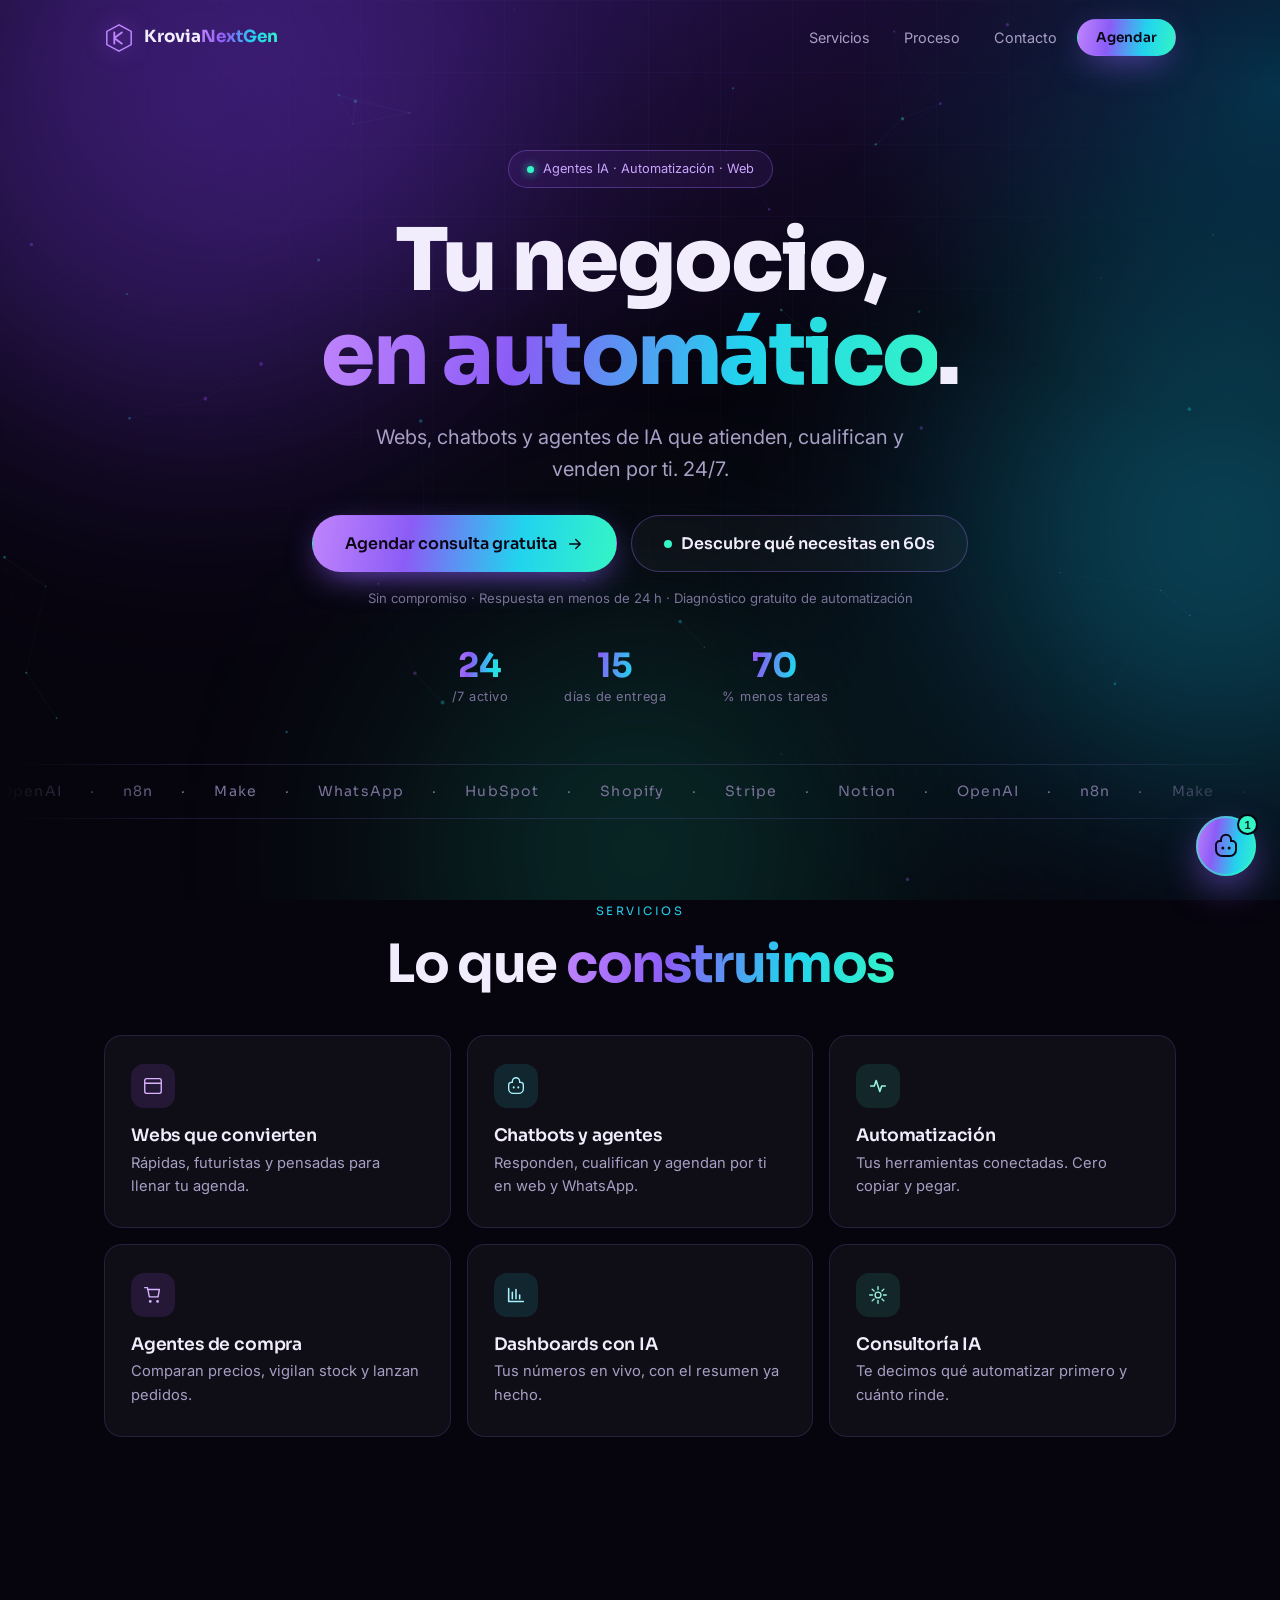
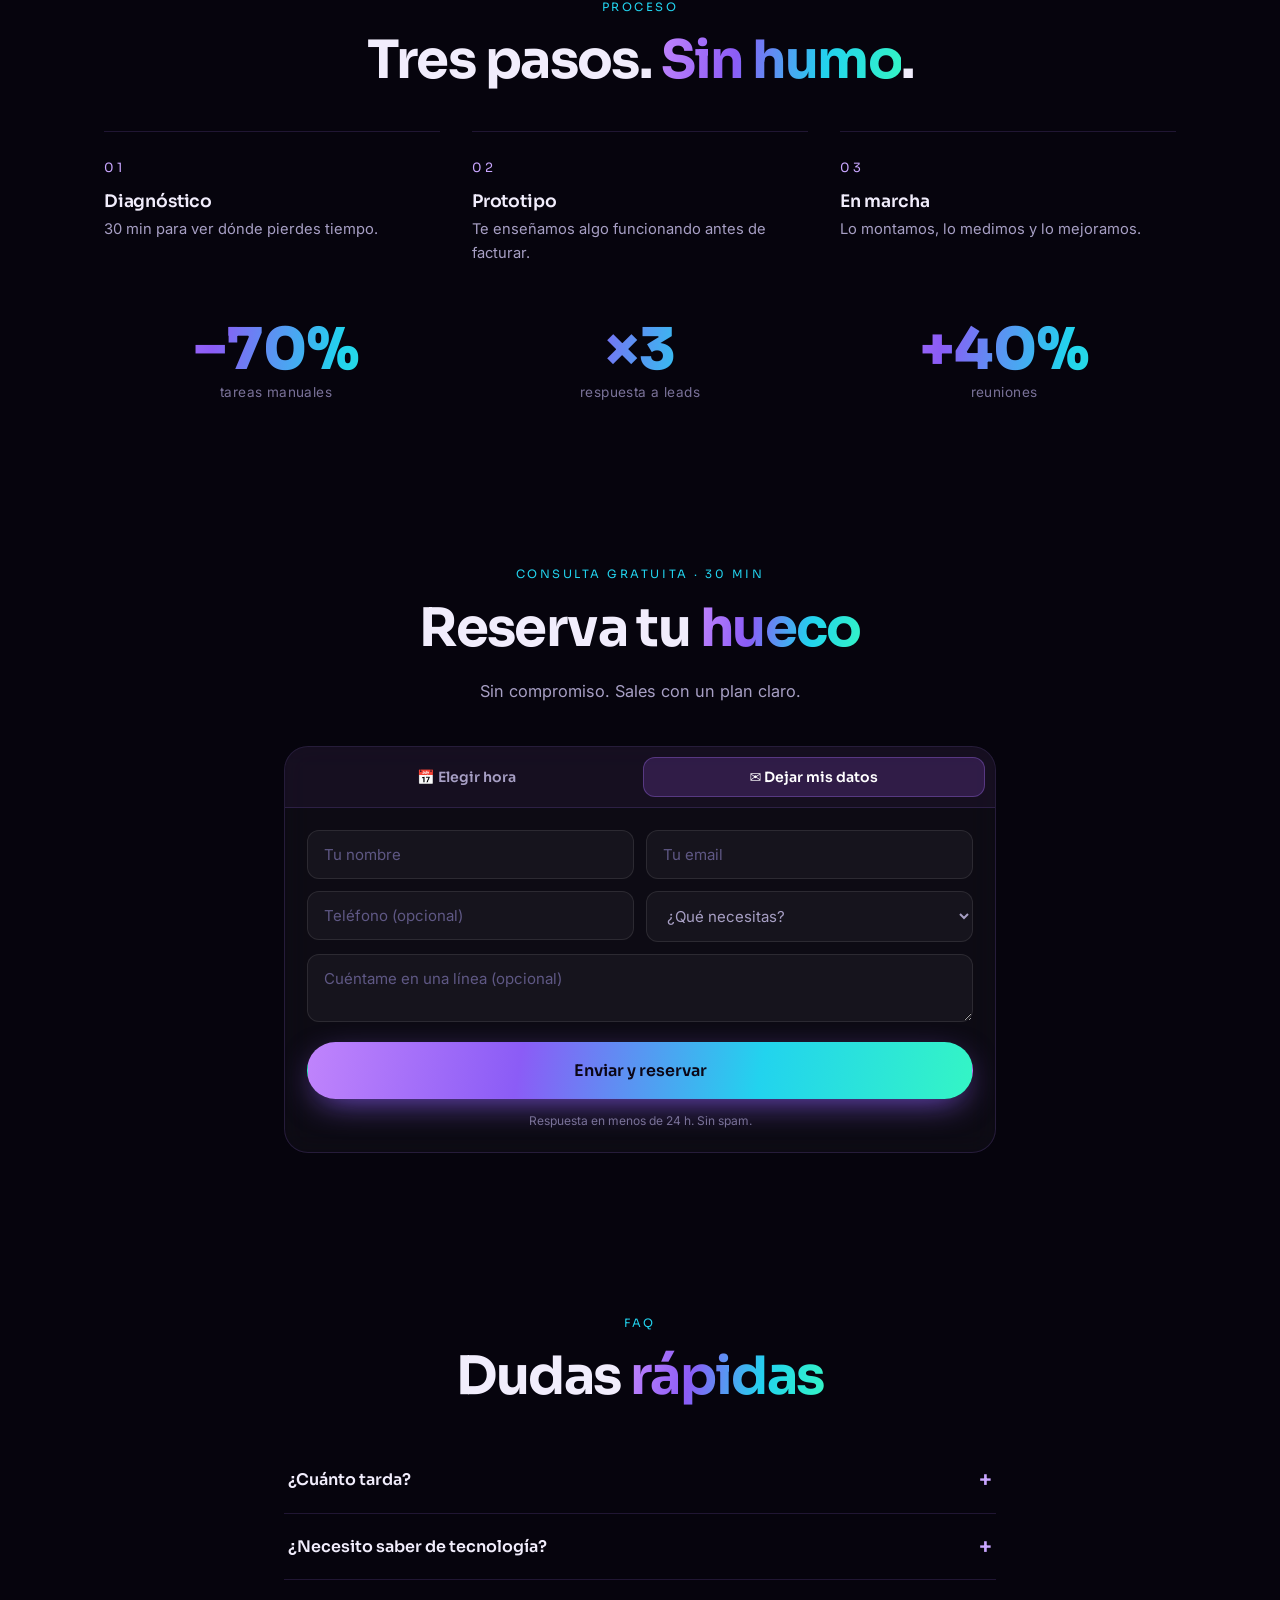
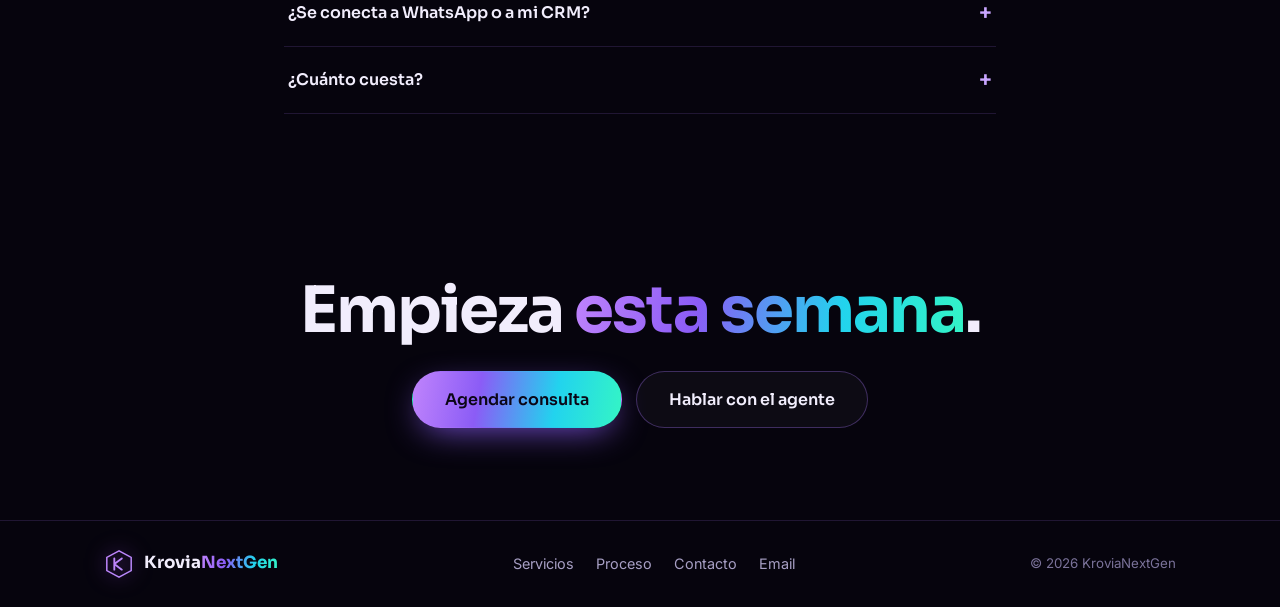
==== commit 8edd272d: "Mejorando UI 1.0" ====
--- a/index.html
+++ b/index.html
@@ -3,27 +3,25 @@
 <head>
 <meta charset="UTF-8" />
 <meta name="viewport" content="width=device-width, initial-scale=1.0" />
-<title>KroviaNextGen — Webs, Agentes IA y Automatización para negocios</title>
-<meta name="description" content="Agencia de webs de alto rendimiento, agentes de IA, chatbots y automatizaciones que trabajan por ti 24/7. Agenda una consulta gratuita o habla con nuestro asistente." />
+<title>KroviaNextGen — IA y automatización para tu negocio</title>
+<meta name="description" content="Webs, agentes de IA y automatizaciones que atienden, cualifican y venden por ti. Agenda una consulta gratuita." />
 <link rel="preconnect" href="https://fonts.googleapis.com" />
 <link rel="preconnect" href="https://fonts.gstatic.com" crossorigin />
-<link href="https://fonts.googleapis.com/css2?family=Sora:wght@400;600;700;800&family=Inter:wght@300;400;500;600&display=swap" rel="stylesheet" />
+<link href="https://fonts.googleapis.com/css2?family=Sora:wght@400;600;700;800&family=Inter:wght@300;400;500&display=swap" rel="stylesheet" />
 <link rel="stylesheet" href="assets/css/styles.css" />
 <link rel="icon" href="data:image/svg+xml,<svg xmlns='http://www.w3.org/2000/svg' viewBox='0 0 100 100'><text y='.9em' font-size='90'>⚡</text></svg>" />
 </head>
 <body>
 
-<!-- ================= FONDO ================= -->
 <div class="bg-layer">
   <canvas id="neural-canvas"></canvas>
   <div class="bg-grid"></div>
   <div class="orb orb--violet"></div>
   <div class="orb orb--cyan"></div>
   <div class="orb orb--mint"></div>
-  <div class="bg-noise"></div>
 </div>
 
-<!-- ================= NAV ================= -->
+<!-- ============ NAV ============ -->
 <header class="nav" id="nav">
   <div class="container nav__inner">
     <a href="#hero" class="brand">
@@ -31,11 +29,7 @@
         <svg viewBox="0 0 32 32" aria-hidden="true">
           <path d="M16 2 3 9v14l13 7 13-7V9L16 2Z" fill="none" stroke="url(#g1)" stroke-width="1.6"/>
           <path d="M11 10v12M11 16l8-6M11 16l8 6" fill="none" stroke="url(#g1)" stroke-width="2" stroke-linecap="round"/>
-          <defs>
-            <linearGradient id="g1" x1="0" y1="0" x2="32" y2="32">
-              <stop offset="0" stop-color="#C084FC"/><stop offset=".55" stop-color="#22D3EE"/><stop offset="1" stop-color="#34F5C5"/>
-            </linearGradient>
-          </defs>
+          <defs><linearGradient id="g1" x1="0" y1="0" x2="32" y2="32"><stop offset="0" stop-color="#C084FC"/><stop offset=".55" stop-color="#22D3EE"/><stop offset="1" stop-color="#34F5C5"/></linearGradient></defs>
         </svg>
       </span>
       <span class="brand__text">Krovia<span>NextGen</span></span>
@@ -43,441 +37,253 @@
 
     <nav class="nav__links" id="navLinks">
       <a href="#servicios">Servicios</a>
-      <a href="#proceso">Cómo trabajamos</a>
-      <a href="#resultados">Resultados</a>
-      <a href="#faq">FAQ</a>
-      <a href="#agenda" class="btn btn--ghost btn--sm">Agendar consulta</a>
-      <button class="btn btn--primary btn--sm" data-open-chat>Hablar con el agente IA</button>
+      <a href="#proceso">Proceso</a>
+      <a href="#agenda">Contacto</a>
+      <button class="btn btn--primary btn--sm" data-cta="agenda">Agendar</button>
     </nav>
 
-    <button class="nav__burger" id="navBurger" aria-label="Abrir menú">
-      <span></span><span></span><span></span>
-    </button>
+    <button class="nav__burger" id="navBurger" aria-label="Menú"><span></span><span></span><span></span></button>
   </div>
 </header>
 
 <main>
 
-<!-- ================= HERO ================= -->
+<!-- ============ HERO ============ -->
 <section class="hero" id="hero">
   <div class="container hero__inner">
-    <div class="hero__copy">
-      <div class="pill">
-        <span class="pill__dot"></span>
-        Agentes IA · Automatización · Webs de alto rendimiento
-      </div>
-
-      <h1 class="hero__title">
-        Convierte tu negocio en una
-        <span class="grad">máquina automatizada</span>
-        que vende mientras duermes.
-      </h1>
-
-      <p class="hero__sub">
-        En KroviaNextGen diseñamos webs que convierten y desplegamos <strong>agentes de IA, chatbots y automatizaciones</strong>
-        que atienden, cualifican y venden por ti — 24 horas al día, sin ampliar tu equipo.
-      </p>
-
-      <div class="hero__cta">
-        <a href="#agenda" class="btn btn--primary btn--lg">
-          Agendar consulta gratuita
-          <svg viewBox="0 0 24 24" class="ico"><path d="M5 12h14M13 6l6 6-6 6" fill="none" stroke="currentColor" stroke-width="2" stroke-linecap="round" stroke-linejoin="round"/></svg>
-        </a>
-        <button class="btn btn--outline btn--lg" data-open-chat>
-          <span class="live-dot"></span>
-          Descubre qué necesitas en 60s
-        </button>
-      </div>
-
-      <p class="hero__micro">Sin compromiso · Respuesta en menos de 24 h · Diagnóstico gratuito de automatización</p>
-
-      <div class="hero__stats">
-        <div class="stat"><b data-count="87">0</b><span>% de tareas repetitivas eliminadas</span></div>
-        <div class="stat"><b data-count="24">0</b><span>/7 atención sin equipo extra</span></div>
-        <div class="stat"><b data-count="15">0</b><span>días para tu primer agente activo</span></div>
-      </div>
-    </div>
-
-    <!-- Visual: agente en vivo -->
-    <div class="hero__visual">
-      <div class="glass-card agent-card">
-        <div class="agent-card__top">
-          <span class="agent-card__avatar">
-            <svg viewBox="0 0 24 24"><path d="M12 3a4 4 0 0 1 4 4v1h1a3 3 0 0 1 3 3v4a5 5 0 0 1-5 5H9a5 5 0 0 1-5-5v-4a3 3 0 0 1 3-3h1V7a4 4 0 0 1 4-4Z" fill="none" stroke="currentColor" stroke-width="1.6"/><circle cx="9.5" cy="13.5" r="1.2" fill="currentColor"/><circle cx="14.5" cy="13.5" r="1.2" fill="currentColor"/></svg>
-          </span>
-          <div>
-            <strong>Agente Krovia</strong>
-            <small><span class="live-dot"></span> analizando tu negocio…</small>
-          </div>
-        </div>
-
-        <div class="agent-card__body">
-          <div class="bubble bubble--bot">¿Qué te está costando más tiempo cada semana?</div>
-          <div class="bubble bubble--user">Responder a clientes y pasar presupuestos</div>
-          <div class="bubble bubble--bot">
-            Perfecto. Te encaja un <b>agente de atención + cualificación</b> conectado a tu web y WhatsApp.
-            <div class="mini-bars">
-              <div><span>Atención automática</span><i style="--w:92%"></i></div>
-              <div><span>Cualificación de leads</span><i style="--w:78%"></i></div>
-              <div><span>Presupuestos automáticos</span><i style="--w:65%"></i></div>
-            </div>
-          </div>
-          <div class="typing"><i></i><i></i><i></i></div>
-        </div>
-
-        <button class="btn btn--primary btn--full" data-open-chat>Probar el agente ahora</button>
-      </div>
-
-      <div class="float-chip float-chip--1">⚡ +38% leads cualificados</div>
-      <div class="float-chip float-chip--2">🤖 Respuesta en 3 segundos</div>
-      <div class="float-chip float-chip--3">🔗 Integrado con tu CRM</div>
+    <div class="pill"><span class="pill__dot"></span> Agentes IA · Automatización · Web</div>
+
+    <h1 class="hero__title">
+      Tu negocio,<br><span class="grad">en automático</span>.
+    </h1>
+
+    <p class="hero__sub">
+      Webs, chatbots y agentes de IA que atienden, cualifican y venden por ti. 24/7.
+    </p>
+
+    <div class="hero__cta">
+      <button class="btn btn--primary btn--lg" data-cta="agenda">
+        Agendar consulta gratuita
+        <svg viewBox="0 0 24 24" class="ico"><path d="M5 12h14M13 6l6 6-6 6" fill="none" stroke="currentColor" stroke-width="2" stroke-linecap="round" stroke-linejoin="round"/></svg>
+      </button>
+      <button class="btn btn--outline btn--lg" data-open-chat>
+        <span class="live-dot"></span> Descubre qué necesitas en 60s
+      </button>
+    </div>
+
+    <p class="hero__micro">Sin compromiso · Respuesta en menos de 24 h · Diagnóstico gratuito de automatización</p>
+
+    <div class="hero__stats">
+      <div class="stat"><b data-count="24">0</b><span>/7 activo</span></div>
+      <div class="stat"><b data-count="15">0</b><span>días de entrega</span></div>
+      <div class="stat"><b data-count="70">0</b><span>% menos tareas</span></div>
     </div>
   </div>
 
   <div class="marquee" aria-hidden="true">
     <div class="marquee__track">
-      <span>OpenAI</span><span>·</span><span>n8n</span><span>·</span><span>Make</span><span>·</span><span>WhatsApp Business</span><span>·</span><span>HubSpot</span><span>·</span><span>Shopify</span><span>·</span><span>Stripe</span><span>·</span><span>Notion</span><span>·</span><span>Google Workspace</span><span>·</span>
-      <span>OpenAI</span><span>·</span><span>n8n</span><span>·</span><span>Make</span><span>·</span><span>WhatsApp Business</span><span>·</span><span>HubSpot</span><span>·</span><span>Shopify</span><span>·</span><span>Stripe</span><span>·</span><span>Notion</span><span>·</span><span>Google Workspace</span><span>·</span>
-    </div>
-  </div>
-</section>
-
-<!-- ================= DOLOR / SOLUCIÓN ================= -->
-<section class="section" id="problema">
-  <div class="container">
-    <div class="section__head">
-      <span class="eyebrow">El problema</span>
-      <h2>Tu negocio no necesita más horas. Necesita <span class="grad">sistemas</span>.</h2>
-      <p>Cada lead sin responder, cada presupuesto manual y cada tarea repetitiva es dinero que se escapa.</p>
-    </div>
-
-    <div class="split">
-      <div class="glass-card card--bad">
-        <h3>Sin automatización</h3>
-        <ul class="list list--x">
-          <li>Leads que se enfrían porque nadie contesta a tiempo</li>
-          <li>Horas perdidas copiando datos entre herramientas</li>
-          <li>Una web bonita que no genera ni una llamada</li>
-          <li>Dependes de contratar más gente para crecer</li>
-        </ul>
-      </div>
-      <div class="glass-card card--good">
-        <h3>Con KroviaNextGen</h3>
-        <ul class="list list--check">
-          <li>Agentes que responden y cualifican en segundos, 24/7</li>
-          <li>Procesos conectados de punta a punta, sin copiar y pegar</li>
-          <li>Una web diseñada para convertir visitas en reuniones</li>
-          <li>Escalas facturación sin escalar tu plantilla</li>
-        </ul>
-      </div>
-    </div>
-  </div>
-</section>
-
-<!-- ================= SERVICIOS ================= -->
+      <span>OpenAI</span><span>·</span><span>n8n</span><span>·</span><span>Make</span><span>·</span><span>WhatsApp</span><span>·</span><span>HubSpot</span><span>·</span><span>Shopify</span><span>·</span><span>Stripe</span><span>·</span><span>Notion</span><span>·</span>
+      <span>OpenAI</span><span>·</span><span>n8n</span><span>·</span><span>Make</span><span>·</span><span>WhatsApp</span><span>·</span><span>HubSpot</span><span>·</span><span>Shopify</span><span>·</span><span>Stripe</span><span>·</span><span>Notion</span><span>·</span>
+    </div>
+  </div>
+</section>
+
+<!-- ============ SERVICIOS ============ -->
 <section class="section" id="servicios">
   <div class="container">
     <div class="section__head">
       <span class="eyebrow">Servicios</span>
-      <h2>Todo lo que tu negocio necesita para <span class="grad">operar en automático</span></h2>
-      <p>Diseñamos, construimos e integramos. Tú solo ves los resultados.</p>
+      <h2>Lo que <span class="grad">construimos</span></h2>
     </div>
 
     <div class="grid grid--3">
-      <article class="glass-card service">
-        <div class="service__icon i-violet">
-          <svg viewBox="0 0 24 24"><path d="M3 6a2 2 0 0 1 2-2h14a2 2 0 0 1 2 2v12a2 2 0 0 1-2 2H5a2 2 0 0 1-2-2V6Z" fill="none" stroke="currentColor" stroke-width="1.6"/><path d="M3 9h18M7 6.5h.01M9.5 6.5h.01" stroke="currentColor" stroke-width="1.6" stroke-linecap="round"/></svg>
-        </div>
-        <h3>Webs y landings que convierten</h3>
-        <p>Diseño futurista, carga ultrarrápida y copy orientado a venta. Optimizadas para que la visita acabe en una reunión agendada.</p>
-        <ul class="tags"><li>Next.js / WordPress</li><li>SEO técnico</li><li>CRO</li></ul>
-      </article>
-
-      <article class="glass-card service">
-        <div class="service__icon i-cyan">
-          <svg viewBox="0 0 24 24"><path d="M12 3a4 4 0 0 1 4 4v1h1a3 3 0 0 1 3 3v4a5 5 0 0 1-5 5H9a5 5 0 0 1-5-5v-4a3 3 0 0 1 3-3h1V7a4 4 0 0 1 4-4Z" fill="none" stroke="currentColor" stroke-width="1.6"/><circle cx="9.5" cy="13.5" r="1.2" fill="currentColor"/><circle cx="14.5" cy="13.5" r="1.2" fill="currentColor"/></svg>
-        </div>
-        <h3>Chatbots y agentes de atención</h3>
-        <p>Asistentes entrenados con tu negocio que responden dudas, cualifican leads y agendan reuniones en tu web, WhatsApp o Instagram.</p>
-        <ul class="tags"><li>Multicanal</li><li>Base de conocimiento</li><li>Handoff humano</li></ul>
-      </article>
-
-      <article class="glass-card service">
-        <div class="service__icon i-mint">
-          <svg viewBox="0 0 24 24"><path d="M4 12h4l2-6 4 12 2-6h4" fill="none" stroke="currentColor" stroke-width="1.8" stroke-linecap="round" stroke-linejoin="round"/></svg>
-        </div>
-        <h3>Automatización de procesos</h3>
-        <p>Conectamos tus herramientas para que los datos fluyan solos: facturas, altas de cliente, informes, seguimientos y recordatorios.</p>
-        <ul class="tags"><li>n8n / Make</li><li>APIs</li><li>Integración CRM</li></ul>
-      </article>
-
-      <article class="glass-card service">
-        <div class="service__icon i-violet">
-          <svg viewBox="0 0 24 24"><path d="M6 6h13l-1.5 8H8L6 4H3" fill="none" stroke="currentColor" stroke-width="1.6" stroke-linecap="round" stroke-linejoin="round"/><circle cx="9" cy="19" r="1.6" fill="currentColor"/><circle cx="17" cy="19" r="1.6" fill="currentColor"/></svg>
-        </div>
-        <h3>Agentes de compra y proveedores</h3>
-        <p>Agentes que buscan, comparan y negocian precios, controlan stock y lanzan pedidos automáticamente según tus reglas.</p>
-        <ul class="tags"><li>Scraping legal</li><li>Comparativas</li><li>Alertas de precio</li></ul>
-      </article>
-
-      <article class="glass-card service">
-        <div class="service__icon i-cyan">
-          <svg viewBox="0 0 24 24"><path d="M4 19V5m0 14h16M8 16V9m4 7V6m4 10v-4" fill="none" stroke="currentColor" stroke-width="1.8" stroke-linecap="round"/></svg>
-        </div>
-        <h3>Dashboards e informes con IA</h3>
-        <p>Todos tus números en un panel vivo, con resúmenes automáticos que te dicen qué está pasando y qué hacer al respecto.</p>
-        <ul class="tags"><li>KPIs en vivo</li><li>Informes semanales</li><li>Alertas</li></ul>
-      </article>
-
-      <article class="glass-card service">
-        <div class="service__icon i-mint">
-          <svg viewBox="0 0 24 24"><path d="M12 3v3m0 12v3M3 12h3m12 0h3M5.6 5.6l2.1 2.1m8.6 8.6 2.1 2.1m0-12.8-2.1 2.1M7.7 16.3l-2.1 2.1" stroke="currentColor" stroke-width="1.6" stroke-linecap="round"/><circle cx="12" cy="12" r="3.2" fill="none" stroke="currentColor" stroke-width="1.6"/></svg>
-        </div>
-        <h3>Consultoría e implantación IA</h3>
-        <p>Auditamos tu operativa, detectamos los cuellos de botella y trazamos el plan de automatización con retorno medible.</p>
-        <ul class="tags"><li>Auditoría</li><li>Roadmap</li><li>Formación</li></ul>
-      </article>
-    </div>
-
-    <div class="center">
-      <button class="btn btn--outline btn--lg" data-open-chat>¿No sabes cuál necesitas? Pregúntale al agente</button>
-    </div>
-  </div>
-</section>
-
-<!-- ================= PROCESO ================= -->
+      <article class="tile">
+        <div class="tile__icon i-violet">
+          <svg viewBox="0 0 24 24"><path d="M3 6a2 2 0 0 1 2-2h14a2 2 0 0 1 2 2v12a2 2 0 0 1-2 2H5a2 2 0 0 1-2-2V6Z" fill="none" stroke="currentColor" stroke-width="1.5"/><path d="M3 9h18" stroke="currentColor" stroke-width="1.5"/></svg>
+        </div>
+        <h3>Webs que convierten</h3>
+        <p>Rápidas, futuristas y pensadas para llenar tu agenda.</p>
+      </article>
+
+      <article class="tile">
+        <div class="tile__icon i-cyan">
+          <svg viewBox="0 0 24 24"><path d="M12 3a4 4 0 0 1 4 4v1h1a3 3 0 0 1 3 3v4a5 5 0 0 1-5 5H9a5 5 0 0 1-5-5v-4a3 3 0 0 1 3-3h1V7a4 4 0 0 1 4-4Z" fill="none" stroke="currentColor" stroke-width="1.5"/><circle cx="9.5" cy="13.5" r="1.1" fill="currentColor"/><circle cx="14.5" cy="13.5" r="1.1" fill="currentColor"/></svg>
+        </div>
+        <h3>Chatbots y agentes</h3>
+        <p>Responden, cualifican y agendan por ti en web y WhatsApp.</p>
+      </article>
+
+      <article class="tile">
+        <div class="tile__icon i-mint">
+          <svg viewBox="0 0 24 24"><path d="M4 12h4l2-6 4 12 2-6h4" fill="none" stroke="currentColor" stroke-width="1.7" stroke-linecap="round" stroke-linejoin="round"/></svg>
+        </div>
+        <h3>Automatización</h3>
+        <p>Tus herramientas conectadas. Cero copiar y pegar.</p>
+      </article>
+
+      <article class="tile">
+        <div class="tile__icon i-violet">
+          <svg viewBox="0 0 24 24"><path d="M6 6h13l-1.5 8H8L6 4H3" fill="none" stroke="currentColor" stroke-width="1.5" stroke-linecap="round" stroke-linejoin="round"/><circle cx="9" cy="19" r="1.5" fill="currentColor"/><circle cx="17" cy="19" r="1.5" fill="currentColor"/></svg>
+        </div>
+        <h3>Agentes de compra</h3>
+        <p>Comparan precios, vigilan stock y lanzan pedidos.</p>
+      </article>
+
+      <article class="tile">
+        <div class="tile__icon i-cyan">
+          <svg viewBox="0 0 24 24"><path d="M4 19V5m0 14h16M8 16V9m4 7V6m4 10v-4" fill="none" stroke="currentColor" stroke-width="1.7" stroke-linecap="round"/></svg>
+        </div>
+        <h3>Dashboards con IA</h3>
+        <p>Tus números en vivo, con el resumen ya hecho.</p>
+      </article>
+
+      <article class="tile">
+        <div class="tile__icon i-mint">
+          <svg viewBox="0 0 24 24"><circle cx="12" cy="12" r="3.2" fill="none" stroke="currentColor" stroke-width="1.5"/><path d="M12 3v3m0 12v3M3 12h3m12 0h3M5.6 5.6l2.1 2.1m8.6 8.6 2.1 2.1m0-12.8-2.1 2.1M7.7 16.3l-2.1 2.1" stroke="currentColor" stroke-width="1.5" stroke-linecap="round"/></svg>
+        </div>
+        <h3>Consultoría IA</h3>
+        <p>Te decimos qué automatizar primero y cuánto rinde.</p>
+      </article>
+    </div>
+  </div>
+</section>
+
+<!-- ============ PROCESO ============ -->
 <section class="section" id="proceso">
   <div class="container">
     <div class="section__head">
-      <span class="eyebrow">Cómo trabajamos</span>
-      <h2>De la primera llamada a tu <span class="grad">sistema funcionando</span></h2>
-      <p>Un método claro, sin humo y con entregas visibles cada semana.</p>
+      <span class="eyebrow">Proceso</span>
+      <h2>Tres pasos. <span class="grad">Sin humo</span>.</h2>
     </div>
 
     <ol class="steps">
-      <li class="glass-card step">
-        <span class="step__num">01</span>
-        <h3>Diagnóstico</h3>
-        <p>Analizamos tu operativa y detectamos qué procesos pierden más tiempo y dinero.</p>
-      </li>
-      <li class="glass-card step">
-        <span class="step__num">02</span>
-        <h3>Plan y prototipo</h3>
-        <p>Te enseñamos el diseño y un primer agente funcionando antes de facturar el proyecto completo.</p>
-      </li>
-      <li class="glass-card step">
-        <span class="step__num">03</span>
-        <h3>Construcción</h3>
-        <p>Desarrollamos web, agentes e integraciones, con revisiones semanales contigo.</p>
-      </li>
-      <li class="glass-card step">
-        <span class="step__num">04</span>
-        <h3>Optimización</h3>
-        <p>Medimos, ajustamos y ampliamos el sistema mes a mes para que rinda más.</p>
-      </li>
+      <li class="step"><span class="step__num">01</span><h3>Diagnóstico</h3><p>30 min para ver dónde pierdes tiempo.</p></li>
+      <li class="step"><span class="step__num">02</span><h3>Prototipo</h3><p>Te enseñamos algo funcionando antes de facturar.</p></li>
+      <li class="step"><span class="step__num">03</span><h3>En marcha</h3><p>Lo montamos, lo medimos y lo mejoramos.</p></li>
     </ol>
-  </div>
-</section>
-
-<!-- ================= RESULTADOS ================= -->
-<section class="section" id="resultados">
-  <div class="container">
+
+    <div class="numbers">
+      <div><b>−70%</b><span>tareas manuales</span></div>
+      <div><b>×3</b><span>respuesta a leads</span></div>
+      <div><b>+40%</b><span>reuniones</span></div>
+    </div>
+  </div>
+</section>
+
+<!-- ============ AGENDA ============ -->
+<section class="section" id="agenda">
+  <div class="container container--narrow">
     <div class="section__head">
-      <span class="eyebrow">Resultados</span>
-      <h2>Lo que cambia cuando <span class="grad">automatizas de verdad</span></h2>
-      <p class="muted-note">Cifras de referencia de proyectos tipo. Los resultados varían según sector y punto de partida.</p>
-    </div>
-
-    <div class="grid grid--3">
-      <div class="glass-card result">
-        <b>−70%</b>
-        <h3>tiempo en tareas manuales</h3>
-        <p>Presupuestos, altas y seguimientos que antes llevaban horas se resuelven solos.</p>
+      <span class="eyebrow">Consulta gratuita · 30 min</span>
+      <h2>Reserva tu <span class="grad">hueco</span></h2>
+      <p>Sin compromiso. Sales con un plan claro.</p>
+    </div>
+
+    <div class="book">
+      <div class="book__tabs" id="bookTabs">
+        <button class="tab is-active" data-tab="cal">📅 Elegir hora</button>
+        <button class="tab" data-tab="form">✉️ Dejar mis datos</button>
+        <button class="tab" data-tab="wa" id="tabWa" hidden>💬 WhatsApp</button>
       </div>
-      <div class="glass-card result">
-        <b>×3</b>
-        <h3>velocidad de respuesta a leads</h3>
-        <p>Contestar en segundos multiplica la probabilidad de cerrar la reunión.</p>
+
+      <!-- Calendly -->
+      <div class="book__panel is-active" data-panel="cal">
+        <div id="calendlyBox" class="calendly-box"></div>
+        <div id="calendlyEmpty" class="empty-note" hidden>
+          <b>Calendly aún no está conectado.</b>
+          <span>Pega tu enlace en <code>assets/js/config.js</code> → <code>calendlyUrl</code>.</span>
+        </div>
       </div>
-      <div class="glass-card result">
-        <b>+40%</b>
-        <h3>reuniones agendadas</h3>
-        <p>Una web enfocada a conversión más un agente que guía al visitante hasta el calendario.</p>
+
+      <!-- Formulario -->
+      <div class="book__panel" data-panel="form">
+        <form class="form" id="leadForm" novalidate>
+          <div class="field-row">
+            <div class="field"><input id="f-nombre" name="nombre" type="text" placeholder="Tu nombre" required /></div>
+            <div class="field"><input id="f-email" name="email" type="email" placeholder="Tu email" required /></div>
+          </div>
+          <div class="field-row">
+            <div class="field"><input id="f-tel" name="telefono" type="tel" placeholder="Teléfono (opcional)" /></div>
+            <div class="field">
+              <select id="f-servicio" name="servicio">
+                <option value="">¿Qué necesitas?</option>
+                <option>Web o landing</option>
+                <option>Chatbot / agente</option>
+                <option>Automatización</option>
+                <option>Agente de compras</option>
+                <option>Dashboards</option>
+                <option>Aún no lo sé</option>
+              </select>
+            </div>
+          </div>
+          <div class="field"><textarea id="f-msg" name="mensaje" rows="2" placeholder="Cuéntame en una línea (opcional)"></textarea></div>
+          <button type="submit" class="btn btn--primary btn--full btn--lg" id="leadSubmit">Enviar y reservar</button>
+          <p class="form__legal">Respuesta en menos de 24 h. Sin spam.</p>
+          <div class="form__msg" id="formMsg" hidden></div>
+        </form>
       </div>
-    </div>
-
-    <div class="quotes">
-      <figure class="glass-card quote">
-        <blockquote>“Pasamos de responder mensajes a las 23 h a tener un agente que cualifica y agenda solo. Recuperamos las tardes.”</blockquote>
-        <figcaption><span class="ava">M</span> Marta R. · Clínica dental</figcaption>
-      </figure>
-      <figure class="glass-card quote">
-        <blockquote>“La web nueva y el chatbot nos traen reuniones cada semana. Antes vivíamos del boca a boca.”</blockquote>
-        <figcaption><span class="ava">J</span> Jordi P. · Reformas integrales</figcaption>
-      </figure>
-      <figure class="glass-card quote">
-        <blockquote>“El agente de compras nos avisa cuando baja el precio de nuestros proveedores. Se paga solo.”</blockquote>
-        <figcaption><span class="ava">A</span> Ana L. · E-commerce</figcaption>
-      </figure>
-    </div>
-  </div>
-</section>
-
-<!-- ================= AGENDA / CTA ================= -->
-<section class="section section--cta" id="agenda">
-  <div class="container">
-    <div class="cta-wrap glass-card">
-      <div class="cta-copy">
-        <span class="eyebrow">Consulta gratuita · 30 min</span>
-        <h2>Cuéntanos tu cuello de botella y te decimos <span class="grad">cómo automatizarlo</span></h2>
-        <p>Sin compromiso y sin tecnicismos. Salgas o no con nosotros, te llevas un plan claro de por dónde empezar.</p>
-        <ul class="list list--check">
-          <li>Diagnóstico de tus procesos actuales</li>
-          <li>Propuesta de agentes y automatizaciones</li>
-          <li>Estimación de tiempos y de inversión</li>
-        </ul>
-        <div class="cta-alt">
-          <span>¿Prefieres empezar escribiendo?</span>
-          <button class="btn btn--outline" data-open-chat>Hablar con el agente IA</button>
+
+      <!-- WhatsApp -->
+      <div class="book__panel" data-panel="wa">
+        <div class="wa-box">
+          <p>Escríbenos directamente y te contestamos hoy mismo.</p>
+          <a class="btn btn--primary btn--lg" id="waLink" href="#" target="_blank" rel="noopener">Abrir WhatsApp</a>
         </div>
       </div>
-
-      <form class="form" id="leadForm" novalidate>
-        <h3>Agenda tu consulta</h3>
-        <div class="field">
-          <label for="f-nombre">Nombre y apellidos</label>
-          <input id="f-nombre" name="nombre" type="text" placeholder="Ramon Vallbona" required />
-        </div>
-        <div class="field">
-          <label for="f-email">Email</label>
-          <input id="f-email" name="email" type="email" placeholder="tu@empresa.com" required />
-        </div>
-        <div class="field-row">
-          <div class="field">
-            <label for="f-empresa">Empresa</label>
-            <input id="f-empresa" name="empresa" type="text" placeholder="Nombre del negocio" />
-          </div>
-          <div class="field">
-            <label for="f-tel">Teléfono</label>
-            <input id="f-tel" name="telefono" type="tel" placeholder="+34 600 000 000" />
-          </div>
-        </div>
-        <div class="field">
-          <label for="f-servicio">¿Qué te interesa?</label>
-          <select id="f-servicio" name="servicio">
-            <option value="">Selecciona una opción</option>
-            <option>Web o landing page</option>
-            <option>Chatbot / agente de atención</option>
-            <option>Automatización de procesos</option>
-            <option>Agente de compras</option>
-            <option>Dashboards e informes</option>
-            <option>No lo tengo claro todavía</option>
-          </select>
-        </div>
-        <div class="field">
-          <label for="f-msg">Cuéntanos brevemente tu situación</label>
-          <textarea id="f-msg" name="mensaje" rows="3" placeholder="Ej: recibimos 40 mensajes al día y no damos abasto…"></textarea>
-        </div>
-        <button type="submit" class="btn btn--primary btn--full btn--lg">Reservar mi consulta gratuita</button>
-        <p class="form__legal">Al enviar aceptas que contactemos contigo. Nada de spam, solo tu propuesta.</p>
-        <div class="form__ok" id="formOk" hidden>
-          ✅ ¡Solicitud recibida! Te escribimos en menos de 24 h con las horas disponibles.
-        </div>
-      </form>
-    </div>
-  </div>
-</section>
-
-<!-- ================= FAQ ================= -->
+    </div>
+  </div>
+</section>
+
+<!-- ============ FAQ ============ -->
 <section class="section" id="faq">
   <div class="container container--narrow">
-    <div class="section__head">
-      <span class="eyebrow">Preguntas frecuentes</span>
-      <h2>Lo que suelen preguntarnos <span class="grad">antes de empezar</span></h2>
-    </div>
-
+    <div class="section__head"><span class="eyebrow">FAQ</span><h2>Dudas <span class="grad">rápidas</span></h2></div>
     <div class="faq">
-      <details class="glass-card">
-        <summary>¿Cuánto tarda en estar funcionando?</summary>
-        <p>Una landing con agente básico suele estar activa en 10-15 días. Proyectos de automatización más complejos van por fases, con la primera entrega funcionando en el primer mes.</p>
-      </details>
-      <details class="glass-card">
-        <summary>¿Necesito tener conocimientos técnicos?</summary>
-        <p>No. Nos encargamos del diseño, el desarrollo, las integraciones y el mantenimiento. Tú decides qué debe hacer el sistema; nosotros lo construimos y te formamos para usarlo.</p>
-      </details>
-      <details class="glass-card">
-        <summary>¿El chatbot puede conectarse a WhatsApp o a mi CRM?</summary>
-        <p>Sí. Trabajamos con WhatsApp Business, Instagram, correo, calendarios y los CRM más habituales. Si tienes una herramienta con API, la conectamos.</p>
-      </details>
-      <details class="glass-card">
-        <summary>¿Qué inversión requiere?</summary>
-        <p>Depende del alcance. Hay proyectos que arrancan con una web y un agente y otros que automatizan departamentos enteros. En la consulta gratuita te damos una horquilla realista.</p>
-      </details>
-      <details class="glass-card">
-        <summary>¿Y si no sé exactamente qué necesito?</summary>
-        <p>Es lo más habitual. Habla con nuestro agente IA: te hace unas preguntas y te devuelve una recomendación concreta de por dónde empezar.</p>
-      </details>
-    </div>
-  </div>
-</section>
-
-<!-- ================= BANDA FINAL ================= -->
+      <details><summary>¿Cuánto tarda?</summary><p>Web + agente básico: 10-15 días. Proyectos grandes, por fases.</p></details>
+      <details><summary>¿Necesito saber de tecnología?</summary><p>No. Nosotros lo montamos y te enseñamos a usarlo.</p></details>
+      <details><summary>¿Se conecta a WhatsApp o a mi CRM?</summary><p>Sí. Si tiene API, lo conectamos.</p></details>
+      <details><summary>¿Cuánto cuesta?</summary><p>Depende del alcance. En la consulta te damos una horquilla real.</p></details>
+    </div>
+  </div>
+</section>
+
+<!-- ============ CTA FINAL ============ -->
 <section class="final-cta">
   <div class="container">
-    <h2>El próximo mes tu negocio puede funcionar <span class="grad">sin ti delante</span>.</h2>
+    <h2>Empieza <span class="grad">esta semana</span>.</h2>
     <div class="hero__cta center">
-      <a href="#agenda" class="btn btn--primary btn--lg">Agendar consulta gratuita</a>
-      <button class="btn btn--outline btn--lg" data-open-chat>Descubrir qué necesito</button>
+      <button class="btn btn--primary btn--lg" data-cta="agenda">Agendar consulta</button>
+      <button class="btn btn--outline btn--lg" data-open-chat>Hablar con el agente</button>
     </div>
   </div>
 </section>
 
 </main>
 
-<!-- ================= FOOTER ================= -->
+<!-- ============ FOOTER ============ -->
 <footer class="footer">
   <div class="container footer__inner">
-    <div>
-      <a href="#hero" class="brand">
-        <span class="brand__mark">
-          <svg viewBox="0 0 32 32" aria-hidden="true">
-            <path d="M16 2 3 9v14l13 7 13-7V9L16 2Z" fill="none" stroke="url(#g2)" stroke-width="1.6"/>
-            <path d="M11 10v12M11 16l8-6M11 16l8 6" fill="none" stroke="url(#g2)" stroke-width="2" stroke-linecap="round"/>
-            <defs><linearGradient id="g2" x1="0" y1="0" x2="32" y2="32"><stop offset="0" stop-color="#C084FC"/><stop offset=".55" stop-color="#22D3EE"/><stop offset="1" stop-color="#34F5C5"/></linearGradient></defs>
-          </svg>
-        </span>
-        <span class="brand__text">Krovia<span>NextGen</span></span>
-      </a>
-      <p class="footer__claim">Webs, agentes de IA y automatización para negocios que quieren crecer sin multiplicar su equipo.</p>
-    </div>
-    <nav class="footer__links">
-      <h4>Servicios</h4>
-      <a href="#servicios">Webs y landings</a>
-      <a href="#servicios">Chatbots y agentes</a>
-      <a href="#servicios">Automatización</a>
-      <a href="#servicios">Agentes de compra</a>
+    <a href="#hero" class="brand">
+      <span class="brand__mark">
+        <svg viewBox="0 0 32 32" aria-hidden="true">
+          <path d="M16 2 3 9v14l13 7 13-7V9L16 2Z" fill="none" stroke="url(#g2)" stroke-width="1.6"/>
+          <path d="M11 10v12M11 16l8-6M11 16l8 6" fill="none" stroke="url(#g2)" stroke-width="2" stroke-linecap="round"/>
+          <defs><linearGradient id="g2" x1="0" y1="0" x2="32" y2="32"><stop offset="0" stop-color="#C084FC"/><stop offset=".55" stop-color="#22D3EE"/><stop offset="1" stop-color="#34F5C5"/></linearGradient></defs>
+        </svg>
+      </span>
+      <span class="brand__text">Krovia<span>NextGen</span></span>
+    </a>
+    <nav class="footer__nav">
+      <a href="#servicios">Servicios</a>
+      <a href="#proceso">Proceso</a>
+      <a href="#agenda">Contacto</a>
+      <a href="#" id="footerMail">Email</a>
     </nav>
-    <nav class="footer__links">
-      <h4>Agencia</h4>
-      <a href="#proceso">Cómo trabajamos</a>
-      <a href="#resultados">Resultados</a>
-      <a href="#faq">FAQ</a>
-      <a href="#agenda">Contacto</a>
-    </nav>
-    <div class="footer__links">
-      <h4>Contacto</h4>
-      <a href="mailto:hola@krovianextgen.com">hola@krovianextgen.com</a>
-      <a href="#agenda">Agendar consulta</a>
-      <button class="btn btn--outline btn--sm" data-open-chat>Hablar con el agente</button>
-    </div>
-  </div>
-  <div class="container footer__bottom">
-    <small>© <span id="year"></span> KroviaNextGen · Todos los derechos reservados</small>
-    <small><a href="#">Aviso legal</a> · <a href="#">Privacidad</a> · <a href="#">Cookies</a></small>
+    <small>© <span id="year"></span> KroviaNextGen</small>
   </div>
 </footer>
 
-<!-- ================= CHATBOT ================= -->
+<!-- ============ CHATBOT ============ -->
 <button class="chat-launcher" id="chatLauncher" aria-label="Abrir asistente">
   <span class="chat-launcher__ring"></span>
   <svg viewBox="0 0 24 24"><path d="M12 3a4 4 0 0 1 4 4v1h1a3 3 0 0 1 3 3v4a5 5 0 0 1-5 5H9a5 5 0 0 1-5-5v-4a3 3 0 0 1 3-3h1V7a4 4 0 0 1 4-4Z" fill="none" stroke="currentColor" stroke-width="1.6"/><circle cx="9.5" cy="13.5" r="1.2" fill="currentColor"/><circle cx="14.5" cy="13.5" r="1.2" fill="currentColor"/></svg>
@@ -490,35 +296,28 @@
       <span class="chat__avatar">
         <svg viewBox="0 0 24 24"><path d="M12 3a4 4 0 0 1 4 4v1h1a3 3 0 0 1 3 3v4a5 5 0 0 1-5 5H9a5 5 0 0 1-5-5v-4a3 3 0 0 1 3-3h1V7a4 4 0 0 1 4-4Z" fill="none" stroke="currentColor" stroke-width="1.6"/><circle cx="9.5" cy="13.5" r="1.2" fill="currentColor"/><circle cx="14.5" cy="13.5" r="1.2" fill="currentColor"/></svg>
       </span>
-      <div>
-        <strong>Agente Krovia</strong>
-        <small><span class="live-dot"></span> en línea · responde al instante</small>
-      </div>
+      <div><strong>Agente Krovia</strong><small><span class="live-dot"></span> en línea</small></div>
     </div>
     <div class="chat__actions">
-      <button id="chatRestart" title="Reiniciar conversación" aria-label="Reiniciar">
-        <svg viewBox="0 0 24 24"><path d="M20 12a8 8 0 1 1-2.3-5.6M20 4v5h-5" fill="none" stroke="currentColor" stroke-width="1.8" stroke-linecap="round" stroke-linejoin="round"/></svg>
-      </button>
-      <button id="chatClose" title="Cerrar" aria-label="Cerrar">
-        <svg viewBox="0 0 24 24"><path d="M6 6l12 12M18 6 6 18" fill="none" stroke="currentColor" stroke-width="1.8" stroke-linecap="round"/></svg>
-      </button>
+      <button id="chatRestart" aria-label="Reiniciar"><svg viewBox="0 0 24 24"><path d="M20 12a8 8 0 1 1-2.3-5.6M20 4v5h-5" fill="none" stroke="currentColor" stroke-width="1.8" stroke-linecap="round" stroke-linejoin="round"/></svg></button>
+      <button id="chatClose" aria-label="Cerrar"><svg viewBox="0 0 24 24"><path d="M6 6l12 12M18 6 6 18" fill="none" stroke="currentColor" stroke-width="1.8" stroke-linecap="round"/></svg></button>
     </div>
   </header>
-
   <div class="chat__progress"><i id="chatProgress"></i></div>
-
   <div class="chat__body" id="chatBody"></div>
-
   <div class="chat__options" id="chatOptions"></div>
-
   <form class="chat__input" id="chatForm">
     <input id="chatText" type="text" placeholder="Escribe tu respuesta…" autocomplete="off" />
-    <button type="submit" aria-label="Enviar">
-      <svg viewBox="0 0 24 24"><path d="M4 12l16-8-6 8 6 8-16-8Z" fill="currentColor"/></svg>
-    </button>
+    <button type="submit" aria-label="Enviar"><svg viewBox="0 0 24 24"><path d="M4 12l16-8-6 8 6 8-16-8Z" fill="currentColor"/></svg></button>
   </form>
 </aside>
 
+<!-- Botón flotante de WhatsApp (aparece si hay número en config) -->
+<a class="wa-float" id="waFloat" href="#" target="_blank" rel="noopener" hidden aria-label="WhatsApp">
+  <svg viewBox="0 0 24 24"><path d="M12 2a10 10 0 0 0-8.6 15l-1.3 4.7 4.8-1.3A10 10 0 1 0 12 2Zm5.4 14.1c-.2.6-1.3 1.2-1.8 1.2-.5 0-1 .2-3.3-.7-2.8-1.1-4.5-4-4.7-4.2-.1-.2-1-1.4-1-2.6s.6-1.8.9-2c.2-.3.5-.3.7-.3h.5c.2 0 .4 0 .6.5l.8 2c.1.2.1.4 0 .5l-.4.5c-.1.2-.3.3-.1.6.1.3.7 1.2 1.5 1.9 1 .9 1.8 1.1 2 1.2.3.1.4.1.6-.1l.8-.9c.2-.2.4-.2.6-.1l1.9.9c.2.1.4.2.4.3.1.1.1.6-.1 1.3Z" fill="currentColor"/></svg>
+</a>
+
+<script src="assets/js/config.js"></script>
 <script src="assets/js/chatbot.js"></script>
 <script src="assets/js/main.js"></script>
 </body>
--- a/assets/css/styles.css
+++ b/assets/css/styles.css
@@ -1,371 +1,279 @@
 /* ============================================================
-   KroviaNextGen — Landing v1
-   Paleta: lila / violeta + cian + verde menta sobre negro azulado
+   KroviaNextGen — Landing v2 (UI simple + futurista)
    ============================================================ */
 
 :root{
   --bg:#06040d;
-  --bg-2:#0b0718;
-  --surface:rgba(255,255,255,.045);
-  --surface-2:rgba(255,255,255,.075);
-  --border:rgba(168,120,255,.18);
-  --border-strong:rgba(168,120,255,.35);
-
   --violet:#A855F7;
-  --violet-2:#7C3AED;
   --violet-soft:#C9A6FF;
   --cyan:#22D3EE;
-  --blue:#4F7DFF;
   --mint:#34F5C5;
-
-  --text:#EDE9FB;
+  --text:#F1EDFC;
   --muted:#A79FC4;
-  --muted-2:#7E76A0;
-
-  --grad-main:linear-gradient(100deg,#C084FC 0%,#8B5CF6 35%,#22D3EE 70%,#34F5C5 100%);
-  --grad-btn:linear-gradient(100deg,#8B5CF6 0%,#A855F7 45%,#22D3EE 100%);
-
-  --radius:20px;
-  --radius-sm:12px;
-  --shadow:0 24px 60px -20px rgba(88,28,180,.55);
-  --maxw:1180px;
-  --font-d:'Sora',system-ui,-apple-system,'Segoe UI',sans-serif;
-  --font-b:'Inter',system-ui,-apple-system,'Segoe UI',sans-serif;
+  --muted-2:#7A7299;
+  --line:rgba(168,120,255,.16);
+  --line-2:rgba(168,120,255,.32);
+  --card:rgba(255,255,255,.04);
+  --grad:linear-gradient(100deg,#C084FC 0%,#8B5CF6 32%,#22D3EE 68%,#34F5C5 100%);
+  --radius:18px;
+  --maxw:1120px;
+  --fd:'Sora',system-ui,-apple-system,'Segoe UI',sans-serif;
+  --fb:'Inter',system-ui,-apple-system,'Segoe UI',sans-serif;
 }
 
 *,*::before,*::after{box-sizing:border-box}
 html{scroll-behavior:smooth}
-body{
-  margin:0;
-  background:var(--bg);
-  color:var(--text);
-  font-family:var(--font-b);
-  font-size:16px;
-  line-height:1.65;
-  -webkit-font-smoothing:antialiased;
-  overflow-x:hidden;
-}
-img{max-width:100%}
+body{margin:0;background:var(--bg);color:var(--text);font-family:var(--fb);font-size:16px;line-height:1.6;-webkit-font-smoothing:antialiased;overflow-x:hidden}
 a{color:inherit;text-decoration:none}
-h1,h2,h3,h4{font-family:var(--font-d);line-height:1.14;margin:0 0 .5em;letter-spacing:-.02em}
-h1{font-size:clamp(2.3rem,5.2vw,4.05rem);font-weight:800}
-h2{font-size:clamp(1.85rem,3.4vw,2.9rem);font-weight:700}
-h3{font-size:1.15rem;font-weight:600}
+svg{width:100%;height:100%;display:block}
+h1,h2,h3{font-family:var(--fd);line-height:1.08;margin:0 0 .4em;letter-spacing:-.03em}
+h1{font-size:clamp(2.8rem,7vw,5.4rem);font-weight:800}
+h2{font-size:clamp(2rem,4.4vw,3.3rem);font-weight:700}
+h3{font-size:1.08rem;font-weight:600;letter-spacing:-.01em}
 p{margin:0 0 1rem}
-svg{width:100%;height:100%;display:block}
 
 .container{width:100%;max-width:var(--maxw);margin:0 auto;padding:0 24px}
-.container--narrow{max-width:840px}
-.center{text-align:center;display:flex;justify-content:center;gap:14px;flex-wrap:wrap;margin-top:40px}
-.grad{background:var(--grad-main);-webkit-background-clip:text;background-clip:text;color:transparent}
-.muted-note{color:var(--muted-2);font-size:.9rem}
+.container--narrow{max-width:760px}
+.grad{background:var(--grad);-webkit-background-clip:text;background-clip:text;color:transparent}
+.center{justify-content:center}
 
 /* ---------- FONDO ---------- */
 .bg-layer{position:fixed;inset:0;z-index:-1;overflow:hidden;background:
-  radial-gradient(1000px 700px at 15% -10%,#241046 0%,transparent 60%),
-  radial-gradient(900px 700px at 95% 0%,#06304a 0%,transparent 55%),
-  linear-gradient(180deg,#06040d 0%,#0a0616 45%,#06040d 100%);}
-#neural-canvas{position:absolute;inset:0;width:100%;height:100%;opacity:.5}
+  radial-gradient(1100px 780px at 50% -12%,#25114a 0%,transparent 62%),
+  radial-gradient(800px 600px at 100% 10%,#06304a 0%,transparent 55%),
+  #06040d}
+#neural-canvas{position:absolute;inset:0;width:100%;height:100%;opacity:.45}
 .bg-grid{position:absolute;inset:0;
-  background-image:linear-gradient(rgba(168,85,247,.06) 1px,transparent 1px),
-                   linear-gradient(90deg,rgba(34,211,238,.05) 1px,transparent 1px);
-  background-size:64px 64px;
-  mask-image:radial-gradient(circle at 50% 20%,#000 0%,transparent 78%);
-  -webkit-mask-image:radial-gradient(circle at 50% 20%,#000 0%,transparent 78%);}
-.orb{position:absolute;border-radius:50%;filter:blur(120px);opacity:.42;animation:drift 22s ease-in-out infinite}
-.orb--violet{width:620px;height:620px;background:#7C3AED;top:-180px;left:-140px}
-.orb--cyan{width:520px;height:520px;background:#0EA5C6;top:22%;right:-180px;animation-delay:-7s}
-.orb--mint{width:480px;height:480px;background:#12B48A;bottom:-160px;left:28%;opacity:.28;animation-delay:-13s}
+  background-image:linear-gradient(rgba(168,85,247,.05) 1px,transparent 1px),linear-gradient(90deg,rgba(34,211,238,.04) 1px,transparent 1px);
+  background-size:72px 72px;
+  mask-image:radial-gradient(circle at 50% 15%,#000 0%,transparent 75%);
+  -webkit-mask-image:radial-gradient(circle at 50% 15%,#000 0%,transparent 75%)}
+.orb{position:absolute;border-radius:50%;filter:blur(130px);opacity:.4;animation:drift 24s ease-in-out infinite}
+.orb--violet{width:640px;height:640px;background:#7C3AED;top:-220px;left:-120px}
+.orb--cyan{width:520px;height:520px;background:#0EA5C6;top:30%;right:-200px;animation-delay:-8s}
+.orb--mint{width:460px;height:460px;background:#12B48A;bottom:-180px;left:32%;opacity:.22;animation-delay:-15s}
 @keyframes drift{0%,100%{transform:translate(0,0) scale(1)}50%{transform:translate(40px,-50px) scale(1.12)}}
-.bg-noise{position:absolute;inset:0;opacity:.28;
-  background-image:url("data:image/svg+xml,%3Csvg xmlns='http://www.w3.org/2000/svg' width='200' height='200'%3E%3Cfilter id='n'%3E%3CfeTurbulence type='fractalNoise' baseFrequency='.85' numOctaves='3'/%3E%3C/filter%3E%3Crect width='200' height='200' filter='url(%23n)' opacity='.4'/%3E%3C/svg%3E");}
 
 /* ---------- BOTONES ---------- */
-.btn{
-  display:inline-flex;align-items:center;justify-content:center;gap:9px;
-  font-family:var(--font-d);font-weight:600;font-size:.94rem;
-  padding:13px 22px;border-radius:999px;border:1px solid transparent;
-  cursor:pointer;transition:.25s ease;white-space:nowrap;
-  background:transparent;color:var(--text);
-}
+.btn{display:inline-flex;align-items:center;justify-content:center;gap:9px;font-family:var(--fd);font-weight:600;
+  font-size:.94rem;padding:14px 24px;border-radius:999px;border:1px solid transparent;cursor:pointer;
+  transition:.25s cubic-bezier(.2,.8,.3,1);white-space:nowrap;background:transparent;color:var(--text)}
 .btn .ico{width:18px;height:18px}
-.btn--primary{background:var(--grad-btn);color:#0b0616;box-shadow:0 10px 30px -8px rgba(139,92,246,.75)}
-.btn--primary:hover{transform:translateY(-2px);box-shadow:0 16px 40px -8px rgba(34,211,238,.6)}
-.btn--outline{border-color:var(--border-strong);background:rgba(168,85,247,.07);color:var(--text)}
-.btn--outline:hover{background:rgba(168,85,247,.16);border-color:var(--violet);transform:translateY(-2px)}
-.btn--ghost{color:var(--muted);border-color:transparent}
-.btn--ghost:hover{color:var(--text)}
-.btn--sm{padding:9px 16px;font-size:.85rem}
-.btn--lg{padding:16px 30px;font-size:1rem}
+.btn--primary{background:var(--grad);color:#0b0616;box-shadow:0 10px 34px -10px rgba(139,92,246,.9)}
+.btn--primary:hover{transform:translateY(-2px);box-shadow:0 18px 44px -10px rgba(34,211,238,.65)}
+.btn--outline{border-color:var(--line-2);background:rgba(255,255,255,.03)}
+.btn--outline:hover{background:rgba(168,85,247,.14);border-color:var(--violet);transform:translateY(-2px)}
+.btn--sm{padding:9px 18px;font-size:.85rem}
+.btn--lg{padding:17px 32px;font-size:1rem}
 .btn--full{width:100%}
-
-.live-dot{width:8px;height:8px;border-radius:50%;background:var(--mint);box-shadow:0 0 0 0 rgba(52,245,197,.7);animation:pulse 2s infinite;display:inline-block}
-@keyframes pulse{0%{box-shadow:0 0 0 0 rgba(52,245,197,.65)}70%{box-shadow:0 0 0 10px rgba(52,245,197,0)}100%{box-shadow:0 0 0 0 rgba(52,245,197,0)}}
+.live-dot{width:8px;height:8px;border-radius:50%;background:var(--mint);display:inline-block;animation:pulse 2s infinite}
+@keyframes pulse{0%{box-shadow:0 0 0 0 rgba(52,245,197,.6)}70%{box-shadow:0 0 0 10px rgba(52,245,197,0)}100%{box-shadow:0 0 0 0 rgba(52,245,197,0)}}
 
 /* ---------- NAV ---------- */
-.nav{position:fixed;top:0;left:0;right:0;z-index:60;transition:.3s ease;padding:16px 0}
-.nav.is-scrolled{background:rgba(8,5,18,.78);backdrop-filter:blur(16px);border-bottom:1px solid rgba(168,85,247,.14);padding:9px 0}
+.nav{position:fixed;top:0;left:0;right:0;z-index:60;padding:18px 0;transition:.3s}
+.nav.is-scrolled{background:rgba(8,5,18,.72);backdrop-filter:blur(18px);border-bottom:1px solid var(--line);padding:10px 0}
 .nav__inner{display:flex;align-items:center;justify-content:space-between;gap:20px}
-.brand{display:flex;align-items:center;gap:11px;font-family:var(--font-d);font-weight:700;font-size:1.08rem}
-.brand__mark{width:32px;height:32px;flex:0 0 32px;filter:drop-shadow(0 0 10px rgba(168,85,247,.65))}
-.brand__text span{background:var(--grad-main);-webkit-background-clip:text;background-clip:text;color:transparent}
-.nav__links{display:flex;align-items:center;gap:8px}
-.nav__links>a:not(.btn){padding:8px 12px;font-size:.92rem;color:var(--muted);border-radius:8px;transition:.2s}
-.nav__links>a:not(.btn):hover{color:var(--text);background:rgba(255,255,255,.05)}
+.brand{display:flex;align-items:center;gap:10px;font-family:var(--fd);font-weight:700;font-size:1.05rem}
+.brand__mark{width:30px;height:30px;flex:0 0 30px;filter:drop-shadow(0 0 10px rgba(168,85,247,.6))}
+.brand__text span{background:var(--grad);-webkit-background-clip:text;background-clip:text;color:transparent}
+.nav__links{display:flex;align-items:center;gap:6px}
+.nav__links>a{padding:8px 14px;font-size:.9rem;color:var(--muted);border-radius:999px;transition:.2s}
+.nav__links>a:hover{color:var(--text);background:rgba(255,255,255,.05)}
 .nav__burger{display:none;flex-direction:column;gap:5px;background:none;border:0;cursor:pointer;padding:8px}
-.nav__burger span{width:24px;height:2px;background:var(--text);border-radius:2px;transition:.25s}
+.nav__burger span{width:24px;height:2px;background:var(--text);border-radius:2px}
 
 /* ---------- HERO ---------- */
-.hero{padding:150px 0 40px;position:relative}
-.hero__inner{display:grid;grid-template-columns:1.05fr .95fr;gap:56px;align-items:center}
-.pill{display:inline-flex;align-items:center;gap:9px;padding:7px 15px;border-radius:999px;
-  border:1px solid var(--border-strong);background:rgba(168,85,247,.1);
-  font-size:.8rem;color:var(--violet-soft);letter-spacing:.02em;margin-bottom:26px}
+.hero{padding:150px 0 0;text-align:center}
+.hero__inner{display:flex;flex-direction:column;align-items:center}
+.pill{display:inline-flex;align-items:center;gap:9px;padding:8px 18px;border-radius:999px;border:1px solid var(--line-2);
+  background:rgba(168,85,247,.08);font-size:.8rem;color:var(--violet-soft);margin-bottom:26px}
 .pill__dot{width:7px;height:7px;border-radius:50%;background:var(--mint);box-shadow:0 0 10px var(--mint)}
-.hero__title{margin-bottom:22px}
-.hero__sub{font-size:1.09rem;color:var(--muted);max-width:560px;margin-bottom:30px}
-.hero__sub strong{color:var(--text);font-weight:600}
-.hero__cta{display:flex;gap:14px;flex-wrap:wrap;margin-bottom:14px}
-.hero__micro{font-size:.82rem;color:var(--muted-2);margin-bottom:38px}
-.hero__stats{display:flex;gap:34px;flex-wrap:wrap;padding-top:26px;border-top:1px solid rgba(168,85,247,.14)}
-.stat b{display:block;font-family:var(--font-d);font-size:1.9rem;font-weight:700;
-  background:var(--grad-main);-webkit-background-clip:text;background-clip:text;color:transparent}
-.stat span{font-size:.82rem;color:var(--muted-2);max-width:150px;display:block;line-height:1.35}
-
-/* tarjeta agente */
-.hero__visual{position:relative}
-.glass-card{
-  background:linear-gradient(160deg,rgba(255,255,255,.075),rgba(255,255,255,.025));
-  border:1px solid var(--border);border-radius:var(--radius);
-  backdrop-filter:blur(14px);box-shadow:var(--shadow);
-}
-.agent-card{padding:20px;position:relative;overflow:hidden}
-.agent-card::before{content:'';position:absolute;inset:-1px;border-radius:var(--radius);padding:1px;
-  background:var(--grad-main);opacity:.5;
-  -webkit-mask:linear-gradient(#000 0 0) content-box,linear-gradient(#000 0 0);
-  -webkit-mask-composite:xor;mask-composite:exclude;pointer-events:none}
-.agent-card__top{display:flex;align-items:center;gap:12px;padding-bottom:14px;border-bottom:1px solid rgba(255,255,255,.08);margin-bottom:16px}
-.agent-card__avatar{width:40px;height:40px;padding:8px;border-radius:12px;background:rgba(168,85,247,.16);color:var(--violet-soft);flex:0 0 40px}
-.agent-card__top strong{display:block;font-family:var(--font-d);font-size:.95rem}
-.agent-card__top small{color:var(--muted-2);font-size:.76rem;display:flex;align-items:center;gap:6px}
-.agent-card__body{display:flex;flex-direction:column;gap:10px;margin-bottom:18px}
-.bubble{padding:11px 15px;border-radius:16px;font-size:.88rem;max-width:88%;line-height:1.5}
-.bubble--bot{background:rgba(168,85,247,.14);border:1px solid rgba(168,85,247,.24);border-bottom-left-radius:5px;align-self:flex-start}
-.bubble--user{background:rgba(34,211,238,.13);border:1px solid rgba(34,211,238,.26);border-bottom-right-radius:5px;align-self:flex-end;color:#CFF6FD}
-.mini-bars{margin-top:12px;display:flex;flex-direction:column;gap:8px}
-.mini-bars div{font-size:.72rem;color:var(--muted)}
-.mini-bars i{display:block;height:5px;border-radius:99px;background:var(--grad-main);width:var(--w);margin-top:4px;animation:grow 1.4s ease both}
-@keyframes grow{from{width:0}}
-.typing{display:flex;gap:5px;padding:12px 15px;background:rgba(255,255,255,.05);border-radius:16px;border-bottom-left-radius:5px;align-self:flex-start}
-.typing i{width:6px;height:6px;border-radius:50%;background:var(--violet-soft);animation:blink 1.3s infinite}
-.typing i:nth-child(2){animation-delay:.18s}.typing i:nth-child(3){animation-delay:.36s}
-@keyframes blink{0%,60%,100%{opacity:.25;transform:translateY(0)}30%{opacity:1;transform:translateY(-3px)}}
-
-.float-chip{position:absolute;padding:9px 14px;border-radius:999px;font-size:.78rem;
-  background:rgba(11,6,22,.85);border:1px solid var(--border-strong);backdrop-filter:blur(10px);
-  box-shadow:0 10px 30px -10px rgba(0,0,0,.8);animation:float 6s ease-in-out infinite;white-space:nowrap}
-.float-chip--1{top:-18px;left:-26px}
-.float-chip--2{bottom:70px;right:-30px;animation-delay:-2s}
-.float-chip--3{bottom:-16px;left:12%;animation-delay:-4s}
-@keyframes float{0%,100%{transform:translateY(0)}50%{transform:translateY(-12px)}}
+.hero__title{margin-bottom:20px;max-width:14ch}
+.hero__sub{font-size:clamp(1.05rem,1.9vw,1.25rem);color:var(--muted);max-width:46ch;margin-bottom:30px}
+.hero__cta{display:flex;gap:14px;flex-wrap:wrap;justify-content:center;margin-bottom:16px}
+.hero__micro{font-size:.82rem;color:var(--muted-2);margin:0 0 40px}
+.hero__stats{display:flex;gap:56px;flex-wrap:wrap;justify-content:center}
+.stat b{display:block;font-family:var(--fd);font-size:2.1rem;font-weight:700;background:var(--grad);
+  -webkit-background-clip:text;background-clip:text;color:transparent;line-height:1}
+.stat span{font-size:.8rem;color:var(--muted-2);letter-spacing:.04em}
 
 /* marquee */
-.marquee{margin-top:80px;overflow:hidden;border-top:1px solid rgba(168,85,247,.12);border-bottom:1px solid rgba(168,85,247,.12);padding:16px 0;
-  mask-image:linear-gradient(90deg,transparent,#000 12%,#000 88%,transparent);
-  -webkit-mask-image:linear-gradient(90deg,transparent,#000 12%,#000 88%,transparent)}
-.marquee__track{display:flex;gap:26px;width:max-content;animation:slide 34s linear infinite;color:var(--muted-2);font-size:.9rem;letter-spacing:.06em;font-family:var(--font-d)}
+.marquee{margin-top:56px;overflow:hidden;border-top:1px solid var(--line);border-bottom:1px solid var(--line);padding:15px 0;
+  mask-image:linear-gradient(90deg,transparent,#000 14%,#000 86%,transparent);
+  -webkit-mask-image:linear-gradient(90deg,transparent,#000 14%,#000 86%,transparent)}
+.marquee__track{display:flex;gap:28px;width:max-content;animation:slide 36s linear infinite;color:var(--muted-2);font-size:.88rem;letter-spacing:.08em;font-family:var(--fd)}
 @keyframes slide{to{transform:translateX(-50%)}}
 
 /* ---------- SECCIONES ---------- */
-.section{padding:110px 0}
-.section__head{max-width:720px;margin:0 auto 56px;text-align:center}
-.eyebrow{display:inline-block;font-family:var(--font-d);font-size:.76rem;letter-spacing:.18em;text-transform:uppercase;
-  color:var(--cyan);margin-bottom:14px}
-.section__head p{color:var(--muted);font-size:1.03rem}
-
-.split{display:grid;grid-template-columns:1fr 1fr;gap:24px}
-.card--bad,.card--good{padding:30px}
-.card--bad{border-color:rgba(255,255,255,.09)}
-.card--bad h3{color:var(--muted)}
-.card--good{border-color:rgba(52,245,197,.28);box-shadow:0 24px 60px -24px rgba(16,185,129,.45)}
-.list{list-style:none;padding:0;margin:0;display:flex;flex-direction:column;gap:12px}
-.list li{position:relative;padding-left:30px;color:var(--muted);font-size:.95rem}
-.list li::before{position:absolute;left:0;top:0;font-weight:700}
-.list--x li::before{content:'✕';color:#F87171}
-.list--check li::before{content:'✓';color:var(--mint)}
-
-.grid{display:grid;gap:22px}
+.section{padding:78px 0}
+.section__head{text-align:center;max-width:640px;margin:0 auto 42px}
+.section__head p{color:var(--muted);font-size:1.02rem;margin:0}
+.eyebrow{display:inline-block;font-family:var(--fd);font-size:.72rem;letter-spacing:.22em;text-transform:uppercase;color:var(--cyan);margin-bottom:16px}
+
+/* tiles de servicio */
+.grid{display:grid;gap:16px}
 .grid--3{grid-template-columns:repeat(3,1fr)}
-
-.service{padding:28px;transition:.3s ease;position:relative;overflow:hidden}
-.service:hover{transform:translateY(-6px);border-color:var(--border-strong)}
-.service__icon{width:48px;height:48px;padding:11px;border-radius:14px;margin-bottom:18px}
-.i-violet{background:rgba(168,85,247,.16);color:#D8B4FE;box-shadow:inset 0 0 20px rgba(168,85,247,.25)}
-.i-cyan{background:rgba(34,211,238,.14);color:#A5F3FC;box-shadow:inset 0 0 20px rgba(34,211,238,.22)}
-.i-mint{background:rgba(52,245,197,.13);color:#99F6E4;box-shadow:inset 0 0 20px rgba(52,245,197,.2)}
-.service p{color:var(--muted);font-size:.93rem}
-.tags{list-style:none;display:flex;flex-wrap:wrap;gap:7px;padding:0;margin:16px 0 0}
-.tags li{font-size:.72rem;padding:4px 10px;border-radius:99px;background:rgba(255,255,255,.05);border:1px solid rgba(255,255,255,.09);color:var(--muted-2)}
-
-.steps{list-style:none;padding:0;margin:0;display:grid;grid-template-columns:repeat(4,1fr);gap:20px;counter-reset:s}
-.step{padding:26px;position:relative}
-.step__num{font-family:var(--font-d);font-size:2.1rem;font-weight:800;display:block;margin-bottom:8px;
-  background:var(--grad-main);-webkit-background-clip:text;background-clip:text;color:transparent;opacity:.85}
-.step p{color:var(--muted);font-size:.9rem;margin:0}
-
-.result{padding:30px;text-align:center}
-.result b{font-family:var(--font-d);font-size:2.8rem;font-weight:800;display:block;line-height:1;
-  background:var(--grad-main);-webkit-background-clip:text;background-clip:text;color:transparent;margin-bottom:12px}
-.result h3{font-size:1rem;color:var(--text);margin-bottom:8px}
-.result p{color:var(--muted);font-size:.88rem;margin:0}
-
-.quotes{display:grid;grid-template-columns:repeat(3,1fr);gap:20px;margin-top:24px}
-.quote{padding:26px;margin:0}
-.quote blockquote{margin:0 0 16px;font-size:.95rem;color:var(--text);line-height:1.6}
-.quote figcaption{display:flex;align-items:center;gap:10px;font-size:.83rem;color:var(--muted-2)}
-.ava{width:30px;height:30px;border-radius:50%;display:grid;place-items:center;font-family:var(--font-d);font-weight:700;
-  background:var(--grad-btn);color:#0b0616;font-size:.85rem}
-
-/* ---------- CTA / FORM ---------- */
-.section--cta{padding-top:40px}
-.cta-wrap{display:grid;grid-template-columns:1fr .9fr;gap:44px;padding:46px;position:relative;overflow:hidden}
-.cta-wrap::before{content:'';position:absolute;width:420px;height:420px;background:radial-gradient(circle,rgba(168,85,247,.35),transparent 65%);top:-150px;right:-120px;pointer-events:none}
-.cta-copy p{color:var(--muted)}
-.cta-alt{margin-top:26px;padding-top:22px;border-top:1px solid rgba(255,255,255,.08);display:flex;align-items:center;gap:14px;flex-wrap:wrap}
-.cta-alt span{color:var(--muted-2);font-size:.88rem}
-
-.form{background:rgba(6,4,13,.55);border:1px solid var(--border);border-radius:var(--radius);padding:28px;position:relative}
-.form h3{font-size:1.15rem;margin-bottom:18px}
-.field{margin-bottom:14px;display:flex;flex-direction:column;gap:6px}
+.tile{padding:28px 26px;border-radius:var(--radius);border:1px solid var(--line);background:var(--card);
+  transition:.3s cubic-bezier(.2,.8,.3,1);position:relative;overflow:hidden}
+.tile::after{content:'';position:absolute;inset:0;background:radial-gradient(400px 200px at 50% -20%,rgba(168,85,247,.22),transparent 70%);opacity:0;transition:.35s}
+.tile:hover{transform:translateY(-5px);border-color:var(--line-2)}
+.tile:hover::after{opacity:1}
+.tile__icon{width:44px;height:44px;padding:11px;border-radius:13px;margin-bottom:18px;position:relative;z-index:1}
+.i-violet{background:rgba(168,85,247,.14);color:#D8B4FE}
+.i-cyan{background:rgba(34,211,238,.12);color:#A5F3FC}
+.i-mint{background:rgba(52,245,197,.11);color:#99F6E4}
+.tile h3{position:relative;z-index:1}
+.tile p{color:var(--muted);font-size:.92rem;margin:0;position:relative;z-index:1}
+
+/* pasos */
+.steps{list-style:none;padding:0;margin:0 0 56px;display:grid;grid-template-columns:repeat(3,1fr);gap:32px}
+.step{position:relative;padding-top:26px;border-top:1px solid var(--line)}
+.step__num{font-family:var(--fd);font-size:.8rem;letter-spacing:.2em;color:var(--violet-soft);display:block;margin-bottom:14px}
+.step p{color:var(--muted);font-size:.92rem;margin:0}
+
+/* números */
+.numbers{display:grid;grid-template-columns:repeat(3,1fr);gap:20px;text-align:center}
+.numbers b{display:block;font-family:var(--fd);font-size:clamp(2.4rem,5vw,3.6rem);font-weight:800;line-height:1;
+  background:var(--grad);-webkit-background-clip:text;background-clip:text;color:transparent}
+.numbers span{font-size:.85rem;color:var(--muted-2);letter-spacing:.03em}
+
+/* ---------- AGENDA ---------- */
+.book{border:1px solid var(--line);border-radius:24px;background:rgba(255,255,255,.03);backdrop-filter:blur(14px);overflow:hidden}
+.book__tabs{display:flex;gap:6px;padding:10px;border-bottom:1px solid var(--line);background:rgba(168,85,247,.05)}
+.tab{flex:1;padding:11px 12px;border-radius:12px;border:0;cursor:pointer;background:transparent;color:var(--muted);
+  font-family:var(--fd);font-size:.88rem;font-weight:600;transition:.2s}
+.tab:hover{color:var(--text);background:rgba(255,255,255,.05)}
+.tab.is-active{background:rgba(168,85,247,.18);color:#fff;box-shadow:inset 0 0 0 1px var(--line-2)}
+.book__panel{display:none;padding:22px}
+.book__panel.is-active{display:block;animation:fade .35s ease}
+@keyframes fade{from{opacity:0;transform:translateY(8px)}}
+.calendly-box{min-height:640px;border-radius:14px;overflow:hidden}
+.empty-note{padding:40px 24px;text-align:center;color:var(--muted);font-size:.92rem;display:flex;flex-direction:column;gap:8px}
+.empty-note b{color:var(--text);font-family:var(--fd)}
+.empty-note code{background:rgba(168,85,247,.15);padding:2px 7px;border-radius:6px;font-size:.85em;color:var(--violet-soft)}
+.wa-box{text-align:center;padding:30px 10px;display:flex;flex-direction:column;align-items:center;gap:8px}
+.wa-box p{color:var(--muted)}
+
+/* formulario */
+.field{margin-bottom:12px}
 .field-row{display:grid;grid-template-columns:1fr 1fr;gap:12px}
-.field label{font-size:.78rem;color:var(--muted-2);letter-spacing:.03em}
-.field input,.field select,.field textarea{
-  width:100%;padding:12px 14px;border-radius:var(--radius-sm);
-  background:rgba(255,255,255,.045);border:1px solid rgba(255,255,255,.1);
-  color:var(--text);font-family:var(--font-b);font-size:.92rem;transition:.2s;resize:vertical}
-.field input::placeholder,.field textarea::placeholder{color:#5d5680}
-.field input:focus,.field select:focus,.field textarea:focus{outline:none;border-color:var(--violet);box-shadow:0 0 0 3px rgba(168,85,247,.16);background:rgba(255,255,255,.07)}
+.field input,.field select,.field textarea{width:100%;padding:14px 16px;border-radius:12px;background:rgba(255,255,255,.04);
+  border:1px solid rgba(255,255,255,.09);color:var(--text);font-family:var(--fb);font-size:.94rem;transition:.2s;resize:vertical}
+.field input::placeholder,.field textarea::placeholder{color:#5f5885}
+.field select{color:var(--muted)}
+.field input:focus,.field select:focus,.field textarea:focus{outline:none;border-color:var(--violet);box-shadow:0 0 0 3px rgba(168,85,247,.15)}
 .field select option{background:#12092a;color:var(--text)}
-.field.is-error input,.field.is-error select{border-color:#F87171}
-.form__legal{font-size:.74rem;color:var(--muted-2);text-align:center;margin:12px 0 0}
-.form__ok{margin-top:14px;padding:13px;border-radius:var(--radius-sm);background:rgba(52,245,197,.12);border:1px solid rgba(52,245,197,.35);color:#B9FBE6;font-size:.88rem;text-align:center}
+.field.is-error input{border-color:#F87171}
+.form__legal{font-size:.75rem;color:var(--muted-2);text-align:center;margin:12px 0 0}
+.form__msg{margin-top:14px;padding:13px;border-radius:12px;font-size:.9rem;text-align:center;
+  background:rgba(52,245,197,.1);border:1px solid rgba(52,245,197,.3);color:#B9FBE6}
+.form__msg.is-error{background:rgba(248,113,113,.1);border-color:rgba(248,113,113,.35);color:#FCA5A5}
 
 /* ---------- FAQ ---------- */
-.faq{display:flex;flex-direction:column;gap:12px}
-.faq details{padding:18px 22px;cursor:pointer;transition:.25s}
-.faq details[open]{border-color:var(--border-strong)}
-.faq summary{font-family:var(--font-d);font-weight:600;font-size:1rem;list-style:none;display:flex;justify-content:space-between;align-items:center;gap:16px}
+.faq{display:flex;flex-direction:column}
+.faq details{border-bottom:1px solid var(--line);padding:20px 4px;cursor:pointer}
+.faq summary{font-family:var(--fd);font-weight:600;font-size:1rem;list-style:none;display:flex;justify-content:space-between;align-items:center;gap:16px}
 .faq summary::-webkit-details-marker{display:none}
-.faq summary::after{content:'+';font-size:1.4rem;color:var(--violet-soft);transition:.25s;line-height:1}
+.faq summary::after{content:'+';font-size:1.35rem;color:var(--violet-soft);transition:.25s;line-height:1}
 .faq details[open] summary::after{transform:rotate(45deg)}
 .faq p{margin:12px 0 0;color:var(--muted);font-size:.93rem}
 
-/* ---------- FINAL ---------- */
-.final-cta{padding:100px 0 120px;text-align:center}
-.final-cta h2{max-width:820px;margin:0 auto}
-
-/* ---------- FOOTER ---------- */
-.footer{border-top:1px solid rgba(168,85,247,.14);padding:56px 0 26px;background:rgba(6,4,13,.6)}
-.footer__inner{display:grid;grid-template-columns:1.6fr 1fr 1fr 1fr;gap:34px}
-.footer__claim{color:var(--muted-2);font-size:.88rem;max-width:300px;margin-top:14px}
-.footer__links{display:flex;flex-direction:column;gap:9px;align-items:flex-start}
-.footer__links h4{font-size:.82rem;letter-spacing:.14em;text-transform:uppercase;color:var(--violet-soft);margin-bottom:4px}
-.footer__links a{color:var(--muted);font-size:.9rem;transition:.2s}
-.footer__links a:hover{color:var(--text)}
-.footer__bottom{display:flex;justify-content:space-between;gap:16px;flex-wrap:wrap;margin-top:40px;padding-top:20px;border-top:1px solid rgba(255,255,255,.07);color:var(--muted-2)}
-
-/* ---------- CHATBOT ---------- */
-.chat-launcher{position:fixed;bottom:24px;right:24px;z-index:80;width:62px;height:62px;border-radius:50%;
-  border:0;cursor:pointer;background:var(--grad-btn);color:#0b0616;padding:16px;
-  box-shadow:0 14px 40px -8px rgba(139,92,246,.8);transition:.3s}
+/* ---------- FINAL + FOOTER ---------- */
+.final-cta{padding:84px 0 92px;text-align:center}
+.final-cta h2{font-size:clamp(2.2rem,5.5vw,4rem)}
+.final-cta .hero__cta{margin:26px 0 0}
+.footer{border-top:1px solid var(--line);padding:28px 0}
+.footer__inner{display:flex;align-items:center;justify-content:space-between;gap:20px;flex-wrap:wrap}
+.footer__nav{display:flex;gap:22px;flex-wrap:wrap}
+.footer__nav a{color:var(--muted);font-size:.9rem}
+.footer__nav a:hover{color:var(--text)}
+.footer small{color:var(--muted-2)}
+
+/* ---------- CHAT ---------- */
+.chat-launcher{position:fixed;bottom:24px;right:24px;z-index:80;width:60px;height:60px;border-radius:50%;border:0;cursor:pointer;
+  background:var(--grad);color:#0b0616;padding:15px;box-shadow:0 14px 40px -8px rgba(139,92,246,.85);transition:.3s}
 .chat-launcher:hover{transform:scale(1.07)}
-.chat-launcher__ring{position:absolute;inset:0;border-radius:50%;border:2px solid rgba(52,245,197,.6);animation:ring 2.4s ease-out infinite}
+.chat-launcher__ring{position:absolute;inset:0;border-radius:50%;border:2px solid rgba(52,245,197,.55);animation:ring 2.4s ease-out infinite}
 @keyframes ring{0%{transform:scale(1);opacity:.8}100%{transform:scale(1.5);opacity:0}}
-.chat-launcher__badge{position:absolute;top:-2px;right:-2px;width:22px;height:22px;border-radius:50%;
-  background:#34F5C5;color:#04231c;font-size:.72rem;font-weight:700;display:grid;place-items:center;border:2px solid #06040d}
-body.chat-open .chat-launcher{transform:scale(0);pointer-events:none}
-
-.chat{position:fixed;bottom:24px;right:24px;z-index:90;width:min(410px,calc(100vw - 32px));
-  height:min(640px,calc(100vh - 48px));display:flex;flex-direction:column;
-  background:linear-gradient(170deg,rgba(24,12,48,.96),rgba(8,5,18,.98));
-  border:1px solid var(--border-strong);border-radius:24px;overflow:hidden;
-  box-shadow:0 40px 90px -20px rgba(0,0,0,.85),0 0 60px -20px rgba(139,92,246,.5);
-  backdrop-filter:blur(20px);
+.chat-launcher__badge{position:absolute;top:-2px;right:-2px;width:21px;height:21px;border-radius:50%;background:#34F5C5;
+  color:#04231c;font-size:.7rem;font-weight:700;display:grid;place-items:center;border:2px solid #06040d}
+body.chat-open .chat-launcher,body.chat-open .wa-float{transform:scale(0);pointer-events:none}
+
+.wa-float{position:fixed;bottom:24px;right:96px;z-index:79;width:52px;height:52px;border-radius:50%;padding:12px;
+  background:#25D366;color:#062d16;box-shadow:0 12px 32px -10px rgba(37,211,102,.8);transition:.3s}
+.wa-float:hover{transform:scale(1.08)}
+
+.chat{position:fixed;bottom:24px;right:24px;z-index:90;width:min(400px,calc(100vw - 32px));height:min(620px,calc(100vh - 48px));
+  display:flex;flex-direction:column;background:linear-gradient(170deg,rgba(26,13,52,.97),rgba(8,5,18,.98));
+  border:1px solid var(--line-2);border-radius:22px;overflow:hidden;backdrop-filter:blur(20px);
+  box-shadow:0 40px 90px -20px rgba(0,0,0,.85),0 0 60px -22px rgba(139,92,246,.55);
   opacity:0;transform:translateY(24px) scale(.96);pointer-events:none;transition:.32s cubic-bezier(.2,.9,.3,1.2)}
 .chat.is-open{opacity:1;transform:none;pointer-events:auto}
-.chat__head{display:flex;align-items:center;justify-content:space-between;gap:12px;padding:16px 18px;
-  border-bottom:1px solid rgba(255,255,255,.09);background:rgba(168,85,247,.08)}
+.chat__head{display:flex;align-items:center;justify-content:space-between;gap:12px;padding:15px 17px;border-bottom:1px solid rgba(255,255,255,.08);background:rgba(168,85,247,.07)}
 .chat__id{display:flex;align-items:center;gap:11px}
-.chat__avatar{width:38px;height:38px;flex:0 0 38px;padding:8px;border-radius:12px;background:var(--grad-btn);color:#0b0616}
-.chat__id strong{font-family:var(--font-d);font-size:.95rem;display:block}
-.chat__id small{font-size:.74rem;color:var(--muted-2);display:flex;align-items:center;gap:6px}
+.chat__avatar{width:36px;height:36px;flex:0 0 36px;padding:8px;border-radius:11px;background:var(--grad);color:#0b0616}
+.chat__id strong{font-family:var(--fd);font-size:.92rem;display:block}
+.chat__id small{font-size:.73rem;color:var(--muted-2);display:flex;align-items:center;gap:6px}
 .chat__actions{display:flex;gap:6px}
-.chat__actions button{width:32px;height:32px;padding:7px;border-radius:9px;border:1px solid rgba(255,255,255,.1);
-  background:rgba(255,255,255,.05);color:var(--muted);cursor:pointer;transition:.2s}
+.chat__actions button{width:31px;height:31px;padding:7px;border-radius:9px;border:1px solid rgba(255,255,255,.1);
+  background:rgba(255,255,255,.04);color:var(--muted);cursor:pointer;transition:.2s}
 .chat__actions button:hover{color:var(--text);background:rgba(255,255,255,.12)}
-.chat__progress{height:3px;background:rgba(255,255,255,.07)}
-.chat__progress i{display:block;height:100%;width:0;background:var(--grad-main);transition:width .5s ease}
-.chat__body{flex:1;overflow-y:auto;padding:18px;display:flex;flex-direction:column;gap:11px;scroll-behavior:smooth}
-.chat__body::-webkit-scrollbar{width:6px}
+.chat__progress{height:3px;background:rgba(255,255,255,.06)}
+.chat__progress i{display:block;height:100%;width:0;background:var(--grad);transition:width .5s ease}
+.chat__body{flex:1;overflow-y:auto;padding:18px;display:flex;flex-direction:column;gap:10px}
+.chat__body::-webkit-scrollbar{width:5px}
 .chat__body::-webkit-scrollbar-thumb{background:rgba(168,85,247,.35);border-radius:99px}
 .msg{max-width:86%;padding:11px 15px;border-radius:16px;font-size:.9rem;line-height:1.55;animation:pop .3s ease both}
-.msg--bot{align-self:flex-start;background:rgba(168,85,247,.14);border:1px solid rgba(168,85,247,.24);border-bottom-left-radius:5px}
-.msg--user{align-self:flex-end;background:rgba(34,211,238,.14);border:1px solid rgba(34,211,238,.28);border-bottom-right-radius:5px;color:#D6F7FE}
+.msg--bot{align-self:flex-start;background:rgba(168,85,247,.13);border:1px solid rgba(168,85,247,.22);border-bottom-left-radius:5px}
+.msg--user{align-self:flex-end;background:rgba(34,211,238,.13);border:1px solid rgba(34,211,238,.26);border-bottom-right-radius:5px;color:#D6F7FE}
 .msg b{color:#fff}
-.msg--summary{align-self:stretch;max-width:100%;background:linear-gradient(150deg,rgba(52,245,197,.12),rgba(168,85,247,.12));border:1px solid rgba(52,245,197,.32)}
-.msg--summary h4{font-size:.95rem;margin:0 0 10px}
-.msg--summary ul{margin:0 0 12px;padding-left:18px;color:var(--muted);font-size:.85rem}
-.msg--summary .rec{padding:12px;border-radius:12px;background:rgba(6,4,13,.5);border:1px solid rgba(255,255,255,.1);margin-bottom:12px}
-.msg--summary .rec strong{display:block;color:var(--mint);font-family:var(--font-d);margin-bottom:4px}
+.msg--summary{align-self:stretch;max-width:100%;background:linear-gradient(150deg,rgba(52,245,197,.1),rgba(168,85,247,.12));border:1px solid rgba(52,245,197,.3)}
+.msg--summary h4{font-size:.95rem;margin:0 0 10px;font-family:var(--fd)}
+.msg--summary ul{margin:0 0 10px;padding-left:17px;color:var(--muted);font-size:.84rem}
+.msg--summary .rec{padding:12px;border-radius:12px;background:rgba(6,4,13,.5);border:1px solid rgba(255,255,255,.09);margin-bottom:10px}
+.msg--summary .rec strong{display:block;color:var(--mint);font-family:var(--fd);margin-bottom:3px}
 @keyframes pop{from{opacity:0;transform:translateY(10px)}}
-.chat__typing{display:flex;gap:5px;padding:12px 15px;background:rgba(255,255,255,.06);border-radius:16px;border-bottom-left-radius:5px;align-self:flex-start;width:fit-content}
+.chat__typing{display:flex;gap:5px;padding:12px 15px;background:rgba(255,255,255,.05);border-radius:16px;border-bottom-left-radius:5px;align-self:flex-start;width:fit-content}
 .chat__typing i{width:6px;height:6px;border-radius:50%;background:var(--violet-soft);animation:blink 1.3s infinite}
 .chat__typing i:nth-child(2){animation-delay:.18s}.chat__typing i:nth-child(3){animation-delay:.36s}
-
+@keyframes blink{0%,60%,100%{opacity:.25;transform:translateY(0)}30%{opacity:1;transform:translateY(-3px)}}
 .chat__options{display:flex;flex-wrap:wrap;gap:8px;padding:0 18px 12px}
 .chat__options:empty{padding:0}
-.opt{padding:9px 14px;border-radius:999px;font-size:.83rem;cursor:pointer;transition:.2s;
-  background:rgba(255,255,255,.05);border:1px solid var(--border-strong);color:var(--text);font-family:var(--font-b);
-  animation:pop .3s ease both}
+.opt{padding:9px 14px;border-radius:999px;font-size:.83rem;cursor:pointer;transition:.2s;background:rgba(255,255,255,.04);
+  border:1px solid var(--line-2);color:var(--text);font-family:var(--fb);animation:pop .3s ease both}
 .opt:hover{background:rgba(168,85,247,.2);transform:translateY(-2px)}
-.opt--cta{background:var(--grad-btn);color:#0b0616;border-color:transparent;font-weight:600}
-.chat__input{display:flex;gap:8px;padding:14px 16px;border-top:1px solid rgba(255,255,255,.09);background:rgba(6,4,13,.5)}
-.chat__input input{flex:1;padding:11px 15px;border-radius:999px;background:rgba(255,255,255,.06);
-  border:1px solid rgba(255,255,255,.1);color:var(--text);font-family:var(--font-b);font-size:.9rem}
-.chat__input input:focus{outline:none;border-color:var(--violet);box-shadow:0 0 0 3px rgba(168,85,247,.16)}
-.chat__input button{width:42px;height:42px;flex:0 0 42px;padding:11px;border-radius:50%;border:0;cursor:pointer;
-  background:var(--grad-btn);color:#0b0616;transition:.2s}
+.opt--cta{background:var(--grad);color:#0b0616;border-color:transparent;font-weight:600}
+.opt--wa{background:#25D366;color:#062d16;border-color:transparent;font-weight:600}
+.chat__input{display:flex;gap:8px;padding:13px 15px;border-top:1px solid rgba(255,255,255,.08);background:rgba(6,4,13,.5)}
+.chat__input input{flex:1;padding:11px 15px;border-radius:999px;background:rgba(255,255,255,.05);border:1px solid rgba(255,255,255,.1);color:var(--text);font-family:var(--fb);font-size:.9rem}
+.chat__input input:focus{outline:none;border-color:var(--violet);box-shadow:0 0 0 3px rgba(168,85,247,.15)}
+.chat__input button{width:41px;height:41px;flex:0 0 41px;padding:11px;border-radius:50%;border:0;cursor:pointer;background:var(--grad);color:#0b0616;transition:.2s}
 .chat__input button:hover{transform:scale(1.06)}
 
 /* ---------- REVEAL ---------- */
-.reveal{opacity:0;transform:translateY(26px);transition:.7s cubic-bezier(.2,.8,.3,1)}
+.reveal{opacity:0;transform:translateY(24px);transition:.75s cubic-bezier(.2,.8,.3,1)}
 .reveal.is-visible{opacity:1;transform:none}
 
 /* ---------- RESPONSIVE ---------- */
-@media (max-width:1020px){
-  .hero__inner{grid-template-columns:1fr;gap:60px}
-  .hero__visual{max-width:520px}
-  .grid--3,.quotes{grid-template-columns:1fr 1fr}
-  .steps{grid-template-columns:1fr 1fr}
-  .cta-wrap{grid-template-columns:1fr;padding:32px}
-  .footer__inner{grid-template-columns:1fr 1fr}
+@media (max-width:960px){
+  .grid--3{grid-template-columns:1fr 1fr}
+  .steps{grid-template-columns:1fr;gap:26px}
 }
-@media (max-width:760px){
-  .nav__links{position:fixed;top:64px;left:16px;right:16px;flex-direction:column;align-items:stretch;gap:6px;
-    background:rgba(12,7,26,.97);border:1px solid var(--border-strong);border-radius:18px;padding:16px;
-    backdrop-filter:blur(18px);opacity:0;transform:translateY(-12px);pointer-events:none;transition:.25s}
+@media (max-width:720px){
+  .nav__links{position:fixed;top:62px;left:16px;right:16px;flex-direction:column;align-items:stretch;gap:4px;
+    background:rgba(12,7,26,.97);border:1px solid var(--line-2);border-radius:16px;padding:14px;backdrop-filter:blur(18px);
+    opacity:0;transform:translateY(-12px);pointer-events:none;transition:.25s}
   .nav__links.is-open{opacity:1;transform:none;pointer-events:auto}
   .nav__burger{display:flex}
-  .hero{padding:120px 0 20px}
-  .section{padding:78px 0}
-  .split,.grid--3,.quotes,.steps,.field-row,.footer__inner{grid-template-columns:1fr}
-  .hero__stats{gap:22px}
-  .float-chip--1{left:-8px;top:-14px}
-  .float-chip--2{right:-6px}
-  .float-chip--3{display:none}
+  .hero{padding:120px 0 0}
+  .section{padding:58px 0}
+  .grid--3,.numbers,.field-row{grid-template-columns:1fr}
+  .hero__stats{gap:32px}
+  .book__panel{padding:16px}
+  .tab{font-size:.8rem;padding:10px 6px}
   .chat{bottom:0;right:0;width:100vw;height:100dvh;border-radius:0}
   .chat-launcher{bottom:16px;right:16px}
+  .wa-float{bottom:16px;right:86px}
+  .footer__inner{justify-content:center;text-align:center}
 }
-@media (prefers-reduced-motion:reduce){
-  *{animation:none!important;transition:none!important;scroll-behavior:auto!important}
-}
+@media (prefers-reduced-motion:reduce){*{animation:none!important;transition:none!important;scroll-behavior:auto!important}}
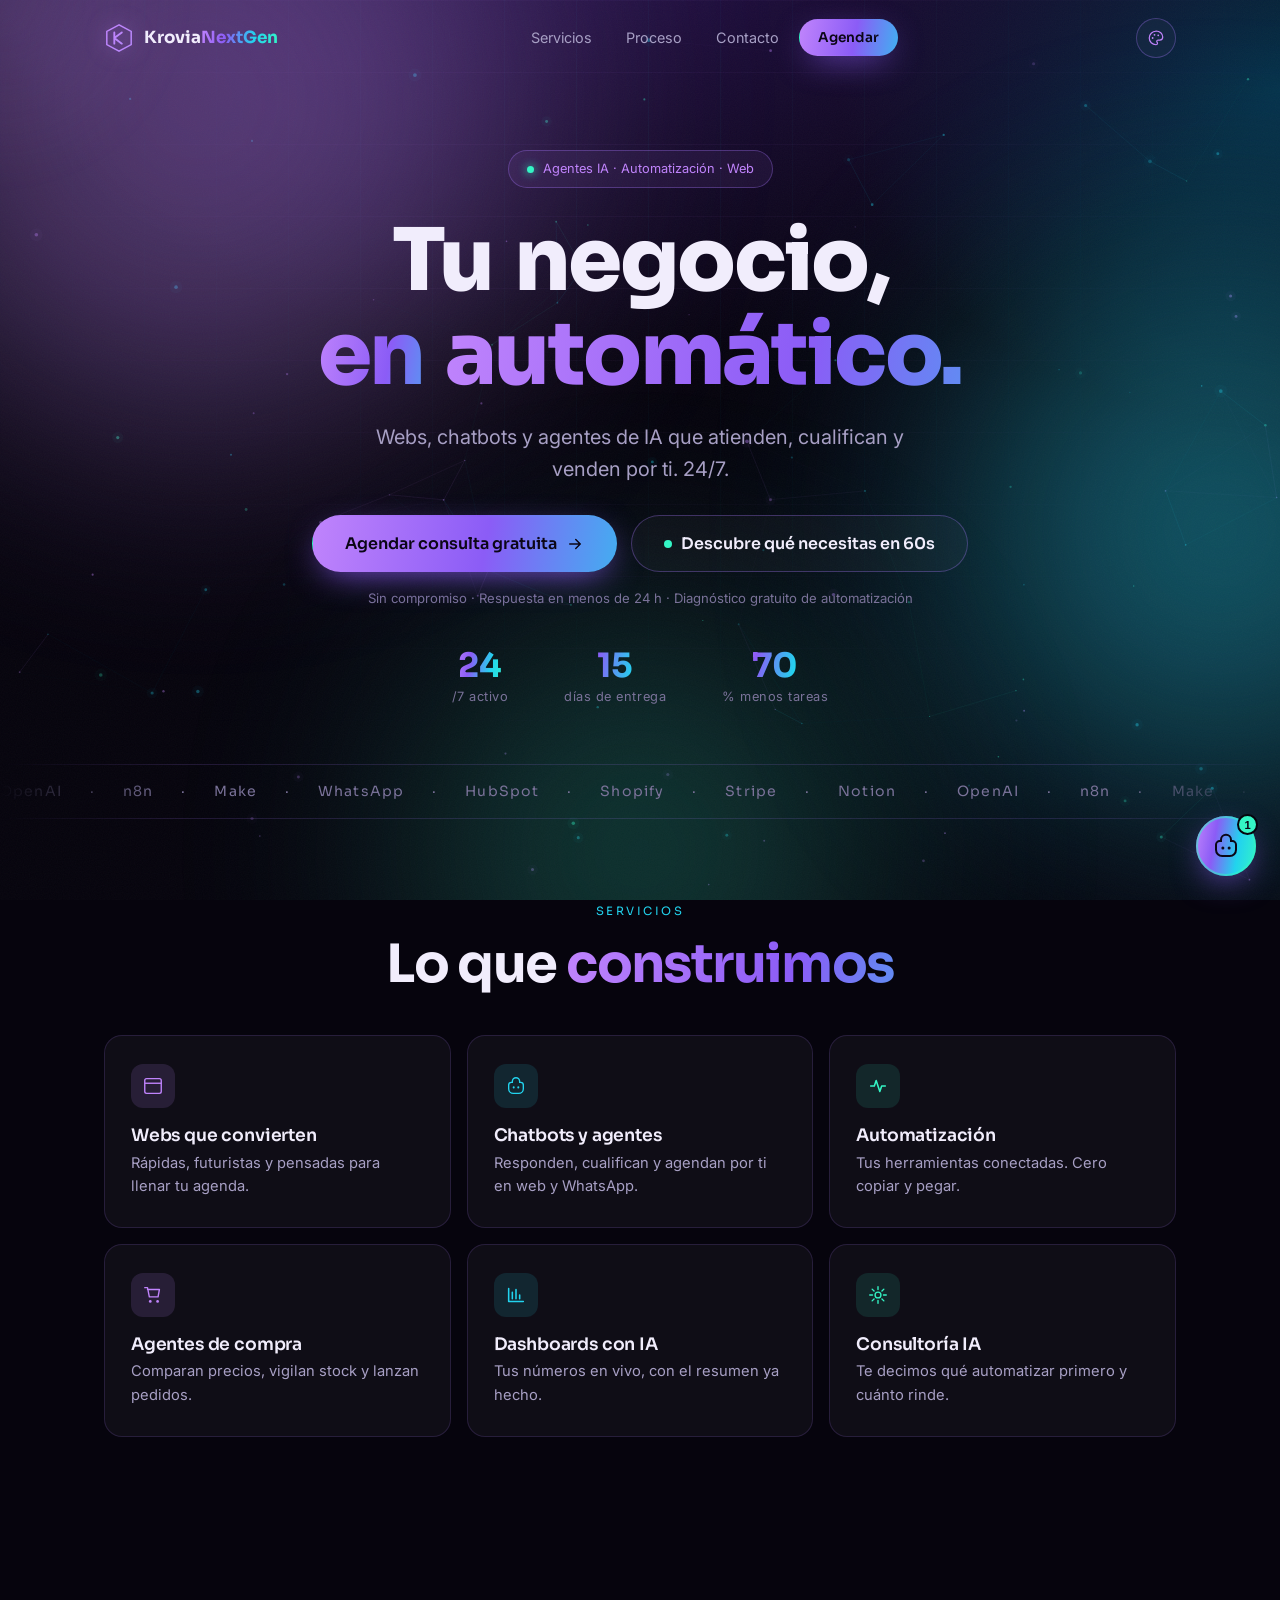
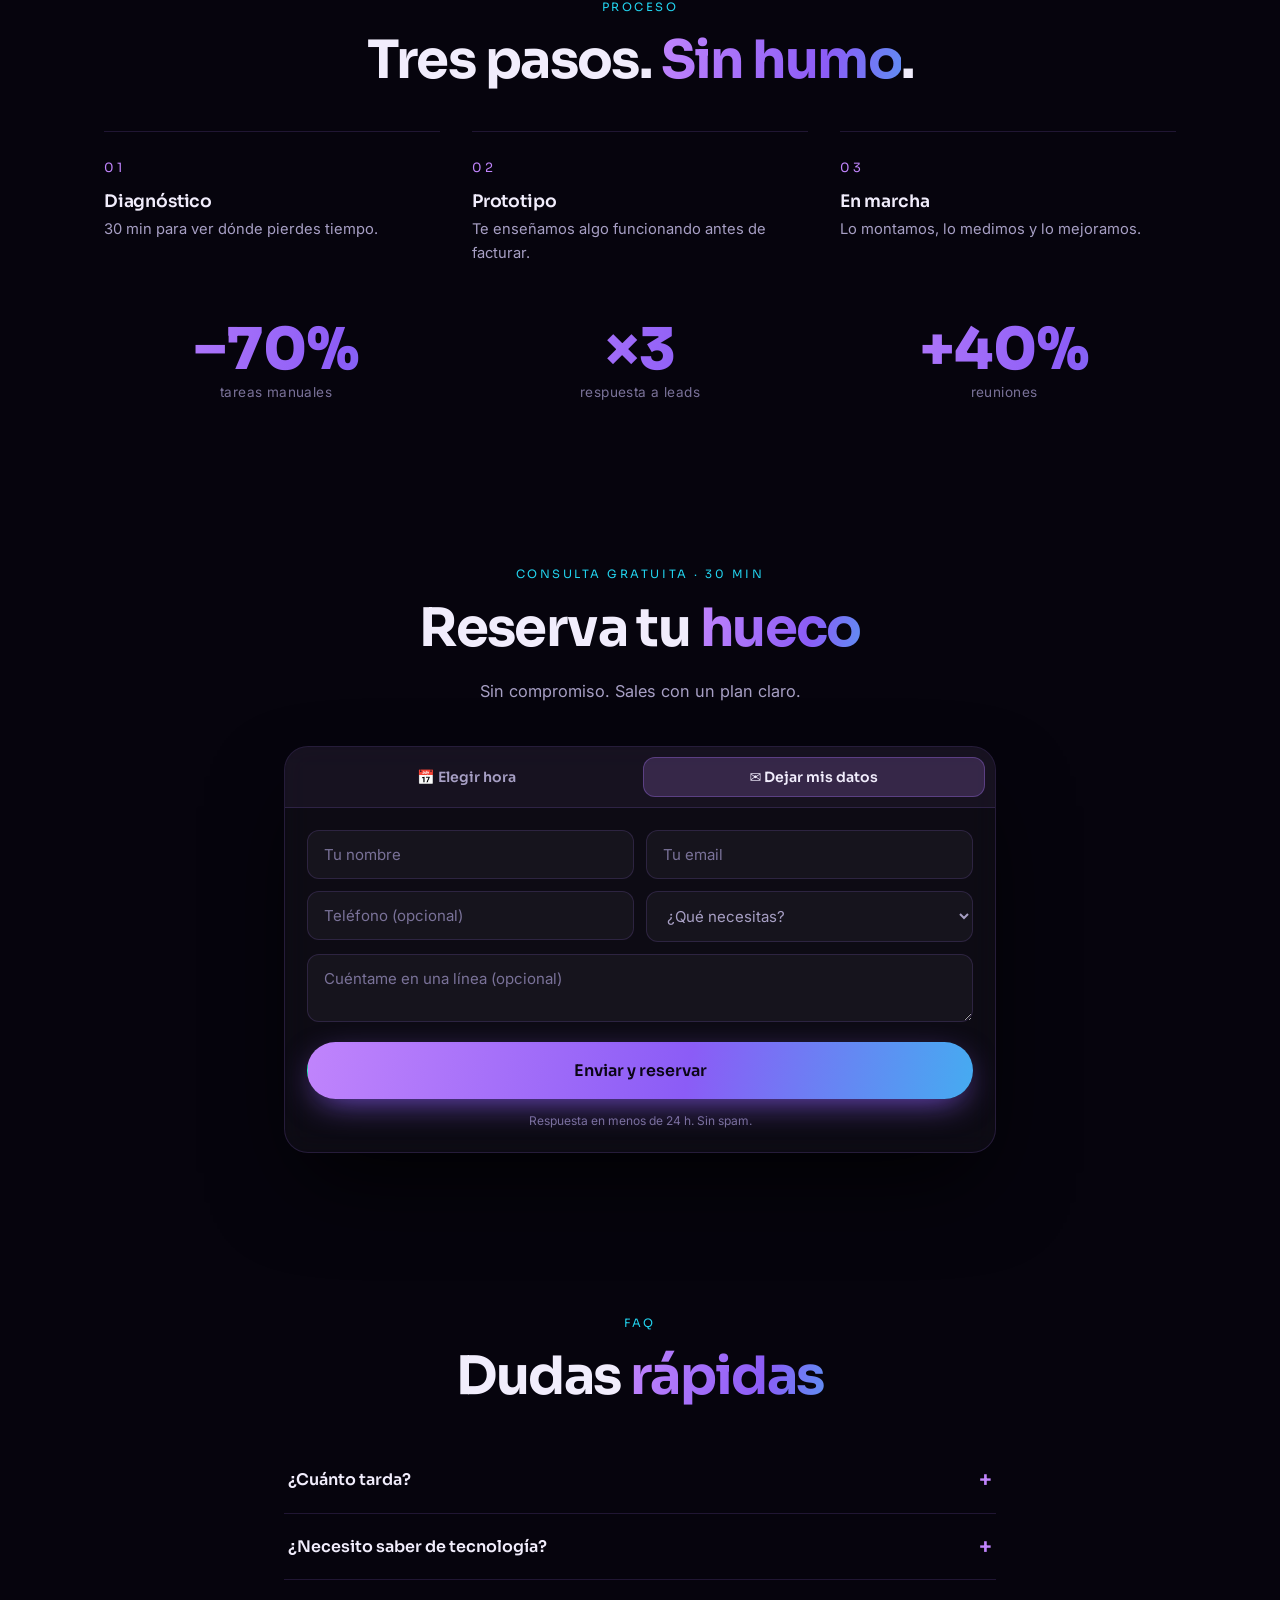
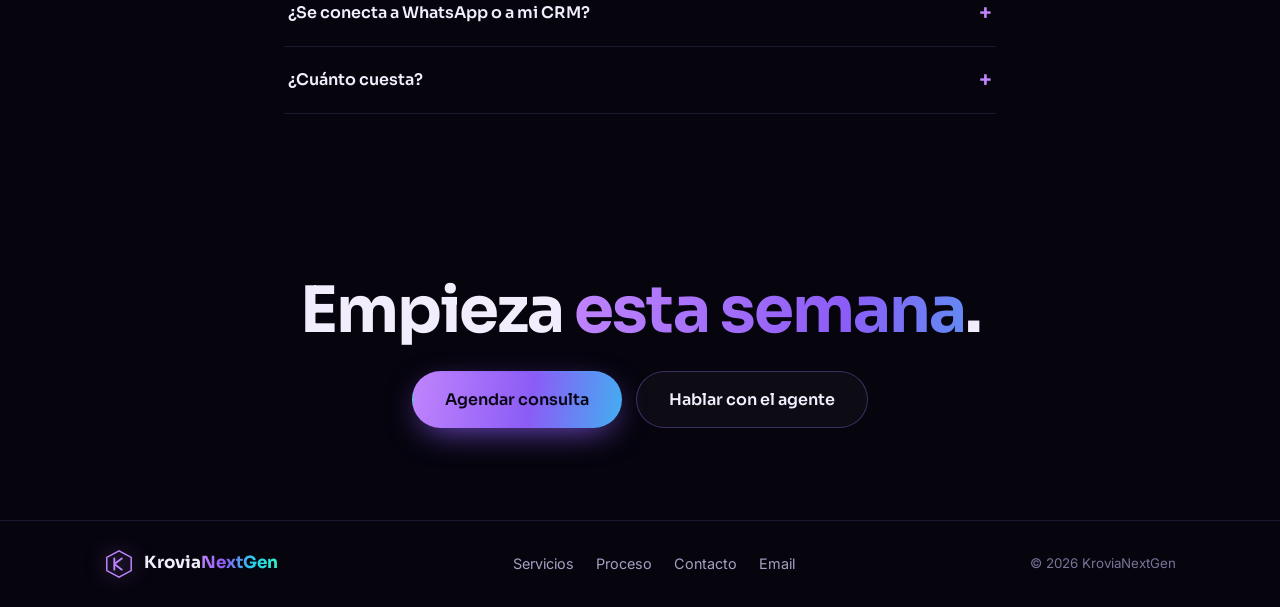
==== commit 58fe51fe: "thems mode" ====
--- a/index.html
+++ b/index.html
@@ -7,19 +7,31 @@
 <meta name="description" content="Webs, agentes de IA y automatizaciones que atienden, cualifican y venden por ti. Agenda una consulta gratuita." />
 <link rel="preconnect" href="https://fonts.googleapis.com" />
 <link rel="preconnect" href="https://fonts.gstatic.com" crossorigin />
-<link href="https://fonts.googleapis.com/css2?family=Sora:wght@400;600;700;800&family=Inter:wght@300;400;500&display=swap" rel="stylesheet" />
+<link href="https://fonts.googleapis.com/css2?family=Sora:wght@400;600;700;800&family=Inter:wght@300;400;500;600&display=swap" rel="stylesheet" />
 <link rel="stylesheet" href="assets/css/styles.css" />
+<link rel="stylesheet" href="assets/css/themes.css" />
 <link rel="icon" href="data:image/svg+xml,<svg xmlns='http://www.w3.org/2000/svg' viewBox='0 0 100 100'><text y='.9em' font-size='90'>⚡</text></svg>" />
+<script>try{document.documentElement.setAttribute('data-theme',localStorage.getItem('krovia_theme')||'nebula')}catch(e){document.documentElement.setAttribute('data-theme','nebula')}</script>
 </head>
 <body>
+
+<div class="scroll-progress"><i id="scrollBar"></i></div>
 
 <div class="bg-layer">
   <canvas id="neural-canvas"></canvas>
   <div class="bg-grid"></div>
-  <div class="orb orb--violet"></div>
-  <div class="orb orb--cyan"></div>
-  <div class="orb orb--mint"></div>
+  <div class="bg-aurora"></div>
+  <div class="bg-sun"></div>
+  <div class="bg-horizon"></div>
+  <div class="orb orb--1"></div>
+  <div class="orb orb--2"></div>
+  <div class="orb orb--3"></div>
+  <div class="bg-scan"></div>
+  <div class="bg-noise"></div>
 </div>
+
+<div class="cursor-glow" id="cursorGlow" aria-hidden="true"></div>
+<div class="theme-flash" id="themeFlash" aria-hidden="true"></div>
 
 <!-- ============ NAV ============ -->
 <header class="nav" id="nav">
@@ -42,7 +54,17 @@
       <button class="btn btn--primary btn--sm" data-cta="agenda">Agendar</button>
     </nav>
 
-    <button class="nav__burger" id="navBurger" aria-label="Menú"><span></span><span></span><span></span></button>
+    <div class="nav__tools">
+      <!-- selector de estilo visual -->
+      <div class="theme-dock" id="themeDock">
+        <button class="theme-dock__toggle" id="themeToggle" aria-label="Cambiar estilo visual" aria-expanded="false">
+          <svg viewBox="0 0 24 24"><path d="M12 3a9 9 0 1 0 0 18c1.1 0 2-.9 2-2 0-.5-.2-1-.5-1.3-.3-.4-.5-.8-.5-1.2 0-1 .8-1.8 1.8-1.8H17a4 4 0 0 0 4-4c0-4.4-4-8-9-8Z" fill="none" stroke="currentColor" stroke-width="1.6"/><circle cx="7.5" cy="12" r="1.2" fill="currentColor"/><circle cx="10" cy="7.8" r="1.2" fill="currentColor"/><circle cx="15" cy="8.4" r="1.2" fill="currentColor"/></svg>
+        </button>
+        <div class="theme-dock__list" id="themeList"></div>
+      </div>
+
+      <button class="nav__burger" id="navBurger" aria-label="Menú"><span></span><span></span><span></span></button>
+    </div>
   </div>
 </header>
 
@@ -318,6 +340,8 @@
 </a>
 
 <script src="assets/js/config.js"></script>
+<script src="assets/js/background.js"></script>
+<script src="assets/js/theme.js"></script>
 <script src="assets/js/chatbot.js"></script>
 <script src="assets/js/main.js"></script>
 </body>
--- a/assets/css/styles.css
+++ b/assets/css/styles.css
@@ -1,202 +1,437 @@
 /* ============================================================
-   KroviaNextGen — Landing v2 (UI simple + futurista)
+   KroviaNextGen — Base UI
+   Todo el color/tipografía vive en variables.
+   Los 6 estilos las sobrescriben en themes.css
    ============================================================ */
 
 :root{
+  /* superficie */
   --bg:#06040d;
-  --violet:#A855F7;
-  --violet-soft:#C9A6FF;
-  --cyan:#22D3EE;
-  --mint:#34F5C5;
+  --bg-deep:#06040d;
   --text:#F1EDFC;
   --muted:#A79FC4;
   --muted-2:#7A7299;
   --line:rgba(168,120,255,.16);
   --line-2:rgba(168,120,255,.32);
   --card:rgba(255,255,255,.04);
+  --card-hover:rgba(255,255,255,.07);
+  --glass:rgba(255,255,255,.03);
+  --shadow:0 40px 90px -20px rgba(0,0,0,.85);
+
+  /* acentos */
+  --c1:#C084FC;
+  --c2:#22D3EE;
+  --c3:#34F5C5;
+  --rgb1:192,132,252;
+  --rgb2:34,211,238;
+  --rgb3:52,245,197;
   --grad:linear-gradient(100deg,#C084FC 0%,#8B5CF6 32%,#22D3EE 68%,#34F5C5 100%);
+  --on-accent:#0b0616;
+  --glow:0 10px 34px -10px rgba(139,92,246,.9);
+  --glow-hover:0 18px 44px -10px rgba(34,211,238,.65);
+
+  /* forma */
   --radius:18px;
+  --radius-sm:12px;
+  --radius-pill:999px;
   --maxw:1120px;
+
+  /* tipografía */
   --fd:'Sora',system-ui,-apple-system,'Segoe UI',sans-serif;
   --fb:'Inter',system-ui,-apple-system,'Segoe UI',sans-serif;
+  --h-weight:800;
+  --h-weight-2:700;
+  --h-track:-.03em;
+  --h-case:none;
+  --body-track:0;
+  --eyebrow-track:.22em;
+  --btn-case:none;
+  --btn-track:0;
+
+  /* capas de fondo (las activa cada tema) */
+  --scan-opacity:0;
+  --noise-opacity:.035;
+  --aurora-opacity:0;
+  --sun-opacity:0;
+  --horizon-opacity:0;
+  --grid-opacity:1;
+  --canvas-opacity:.5;
 }
 
 *,*::before,*::after{box-sizing:border-box}
 html{scroll-behavior:smooth}
-body{margin:0;background:var(--bg);color:var(--text);font-family:var(--fb);font-size:16px;line-height:1.6;-webkit-font-smoothing:antialiased;overflow-x:hidden}
+body{
+  margin:0;background:var(--bg);color:var(--text);
+  font-family:var(--fb);font-size:16px;line-height:1.6;letter-spacing:var(--body-track);
+  -webkit-font-smoothing:antialiased;overflow-x:hidden;
+  transition:background .6s ease,color .6s ease;
+}
 a{color:inherit;text-decoration:none}
 svg{width:100%;height:100%;display:block}
-h1,h2,h3{font-family:var(--fd);line-height:1.08;margin:0 0 .4em;letter-spacing:-.03em}
-h1{font-size:clamp(2.8rem,7vw,5.4rem);font-weight:800}
-h2{font-size:clamp(2rem,4.4vw,3.3rem);font-weight:700}
+h1,h2,h3{font-family:var(--fd);line-height:1.08;margin:0 0 .4em;letter-spacing:var(--h-track);text-transform:var(--h-case)}
+h1{font-size:clamp(2.8rem,7vw,5.4rem);font-weight:var(--h-weight)}
+h2{font-size:clamp(2rem,4.4vw,3.3rem);font-weight:var(--h-weight-2)}
 h3{font-size:1.08rem;font-weight:600;letter-spacing:-.01em}
 p{margin:0 0 1rem}
 
 .container{width:100%;max-width:var(--maxw);margin:0 auto;padding:0 24px}
 .container--narrow{max-width:760px}
-.grad{background:var(--grad);-webkit-background-clip:text;background-clip:text;color:transparent}
 .center{justify-content:center}
 
-/* ---------- FONDO ---------- */
-.bg-layer{position:fixed;inset:0;z-index:-1;overflow:hidden;background:
-  radial-gradient(1100px 780px at 50% -12%,#25114a 0%,transparent 62%),
-  radial-gradient(800px 600px at 100% 10%,#06304a 0%,transparent 55%),
-  #06040d}
-#neural-canvas{position:absolute;inset:0;width:100%;height:100%;opacity:.45}
-.bg-grid{position:absolute;inset:0;
-  background-image:linear-gradient(rgba(168,85,247,.05) 1px,transparent 1px),linear-gradient(90deg,rgba(34,211,238,.04) 1px,transparent 1px);
+/* texto con degradado animado */
+.grad{
+  background:var(--grad);background-size:220% 100%;
+  -webkit-background-clip:text;background-clip:text;color:transparent;
+  animation:gradShift 9s ease-in-out infinite;
+}
+@keyframes gradShift{0%,100%{background-position:0% 50%}50%{background-position:100% 50%}}
+
+/* ============================================================
+   FONDO DINÁMICO
+   ============================================================ */
+.bg-layer{position:fixed;inset:0;z-index:-1;overflow:hidden;background:var(--bg-deep);transition:background .6s ease}
+
+#neural-canvas{position:absolute;inset:0;width:100%;height:100%;opacity:var(--canvas-opacity);transition:opacity .6s ease}
+
+.bg-grid{
+  position:absolute;inset:0;opacity:var(--grid-opacity);transition:opacity .6s ease;
+  background-image:
+    linear-gradient(rgba(var(--rgb1),.05) 1px,transparent 1px),
+    linear-gradient(90deg,rgba(var(--rgb2),.04) 1px,transparent 1px);
   background-size:72px 72px;
   mask-image:radial-gradient(circle at 50% 15%,#000 0%,transparent 75%);
-  -webkit-mask-image:radial-gradient(circle at 50% 15%,#000 0%,transparent 75%)}
-.orb{position:absolute;border-radius:50%;filter:blur(130px);opacity:.4;animation:drift 24s ease-in-out infinite}
-.orb--violet{width:640px;height:640px;background:#7C3AED;top:-220px;left:-120px}
-.orb--cyan{width:520px;height:520px;background:#0EA5C6;top:30%;right:-200px;animation-delay:-8s}
-.orb--mint{width:460px;height:460px;background:#12B48A;bottom:-180px;left:32%;opacity:.22;animation-delay:-15s}
+  -webkit-mask-image:radial-gradient(circle at 50% 15%,#000 0%,transparent 75%);
+}
+
+/* aurora boreal ondulante */
+.bg-aurora{
+  position:absolute;left:-30%;right:-30%;top:-25%;height:90%;
+  opacity:var(--aurora-opacity);transition:opacity .6s ease;pointer-events:none;
+  background:
+    radial-gradient(closest-side at 30% 50%,rgba(var(--rgb3),.5),transparent 70%),
+    radial-gradient(closest-side at 60% 40%,rgba(var(--rgb1),.45),transparent 70%),
+    radial-gradient(closest-side at 80% 60%,rgba(var(--rgb2),.4),transparent 70%);
+  filter:blur(70px);
+  animation:auroraWave 18s ease-in-out infinite;
+}
+@keyframes auroraWave{
+  0%,100%{transform:translate3d(0,0,0) skewY(-4deg) scaleY(1)}
+  33%{transform:translate3d(-6%,4%,0) skewY(3deg) scaleY(1.15)}
+  66%{transform:translate3d(6%,-3%,0) skewY(-6deg) scaleY(.9)}
+}
+
+/* sol retro + horizonte (vapor) */
+.bg-sun{
+  position:absolute;left:50%;top:16%;width:min(560px,80vw);aspect-ratio:1;transform:translateX(-50%);
+  border-radius:50%;opacity:var(--sun-opacity);transition:opacity .6s ease;pointer-events:none;
+  background:linear-gradient(180deg,var(--c1) 0%,var(--c1) 42%,var(--c2) 100%);
+  mask-image:repeating-linear-gradient(180deg,#000 0 22px,transparent 22px 30px),linear-gradient(180deg,#000 45%,transparent 92%);
+  -webkit-mask-image:repeating-linear-gradient(180deg,#000 0 22px,transparent 22px 30px),linear-gradient(180deg,#000 45%,transparent 92%);
+  -webkit-mask-composite:source-in;mask-composite:intersect;
+  filter:blur(.4px) drop-shadow(0 0 80px rgba(var(--rgb1),.55));
+  animation:sunPulse 7s ease-in-out infinite;
+}
+@keyframes sunPulse{0%,100%{filter:blur(.4px) drop-shadow(0 0 60px rgba(var(--rgb1),.45))}50%{filter:blur(.4px) drop-shadow(0 0 110px rgba(var(--rgb1),.75))}}
+
+.bg-horizon{
+  position:absolute;left:-25%;right:-25%;bottom:0;height:45vh;
+  opacity:var(--horizon-opacity);transition:opacity .6s ease;pointer-events:none;
+  background-image:
+    repeating-linear-gradient(90deg,transparent 0 78px,rgba(var(--rgb1),.55) 78px 80px),
+    repeating-linear-gradient(0deg,transparent 0 46px,rgba(var(--rgb2),.5) 46px 48px);
+  transform:perspective(320px) rotateX(72deg);transform-origin:bottom center;
+  mask-image:linear-gradient(0deg,#000 5%,transparent 78%);
+  -webkit-mask-image:linear-gradient(0deg,#000 5%,transparent 78%);
+  animation:horizonRun 2.4s linear infinite;
+}
+@keyframes horizonRun{to{background-position:0 0,0 48px}}
+
+/* barrido CRT */
+.bg-scan{
+  position:absolute;inset:0;pointer-events:none;opacity:var(--scan-opacity);transition:opacity .6s ease;
+  background:repeating-linear-gradient(180deg,rgba(var(--rgb1),.10) 0 1px,transparent 1px 3px);
+  animation:scanMove 8s linear infinite;
+}
+@keyframes scanMove{to{background-position:0 300px}}
+
+/* grano */
+.bg-noise{
+  position:absolute;inset:-50%;pointer-events:none;opacity:var(--noise-opacity);
+  background-image:url("data:image/svg+xml,%3Csvg xmlns='http://www.w3.org/2000/svg' width='140' height='140'%3E%3Cfilter id='n'%3E%3CfeTurbulence type='fractalNoise' baseFrequency='.85' numOctaves='3'/%3E%3C/filter%3E%3Crect width='100%25' height='100%25' filter='url(%23n)'/%3E%3C/svg%3E");
+  animation:grain 1.1s steps(4) infinite;
+}
+@keyframes grain{
+  0%{transform:translate(0,0)}25%{transform:translate(-3%,2%)}
+  50%{transform:translate(2%,-3%)}75%{transform:translate(-2%,-2%)}100%{transform:translate(0,0)}
+}
+
+.orb{position:absolute;border-radius:50%;filter:blur(130px);opacity:.4;animation:drift 24s ease-in-out infinite;will-change:transform}
+.orb--1{width:640px;height:640px;background:var(--c1);top:-220px;left:-120px}
+.orb--2{width:520px;height:520px;background:var(--c2);top:30%;right:-200px;animation-delay:-8s}
+.orb--3{width:460px;height:460px;background:var(--c3);bottom:-180px;left:32%;opacity:.22;animation-delay:-15s}
 @keyframes drift{0%,100%{transform:translate(0,0) scale(1)}50%{transform:translate(40px,-50px) scale(1.12)}}
 
-/* ---------- BOTONES ---------- */
-.btn{display:inline-flex;align-items:center;justify-content:center;gap:9px;font-family:var(--fd);font-weight:600;
-  font-size:.94rem;padding:14px 24px;border-radius:999px;border:1px solid transparent;cursor:pointer;
-  transition:.25s cubic-bezier(.2,.8,.3,1);white-space:nowrap;background:transparent;color:var(--text)}
-.btn .ico{width:18px;height:18px}
-.btn--primary{background:var(--grad);color:#0b0616;box-shadow:0 10px 34px -10px rgba(139,92,246,.9)}
-.btn--primary:hover{transform:translateY(-2px);box-shadow:0 18px 44px -10px rgba(34,211,238,.65)}
-.btn--outline{border-color:var(--line-2);background:rgba(255,255,255,.03)}
-.btn--outline:hover{background:rgba(168,85,247,.14);border-color:var(--violet);transform:translateY(-2px)}
+/* halo que sigue al cursor */
+.cursor-glow{
+  position:fixed;top:0;left:0;width:420px;height:420px;margin:-210px 0 0 -210px;border-radius:50%;
+  pointer-events:none;z-index:1;opacity:0;transition:opacity .4s ease;
+  background:radial-gradient(circle,rgba(var(--rgb1),.13),transparent 62%);
+  filter:blur(14px);
+}
+body.has-cursor .cursor-glow{opacity:1}
+
+/* barra de progreso de scroll */
+.scroll-progress{position:fixed;top:0;left:0;right:0;height:3px;z-index:100;background:transparent;pointer-events:none}
+.scroll-progress i{display:block;height:100%;width:0;background:var(--grad);box-shadow:0 0 14px rgba(var(--rgb2),.7)}
+
+/* ============================================================
+   BOTONES
+   ============================================================ */
+.btn{
+  display:inline-flex;align-items:center;justify-content:center;gap:9px;
+  font-family:var(--fd);font-weight:600;font-size:.94rem;letter-spacing:var(--btn-track);text-transform:var(--btn-case);
+  padding:14px 24px;border-radius:var(--radius-pill);border:1px solid transparent;cursor:pointer;
+  transition:transform .25s cubic-bezier(.2,.8,.3,1),box-shadow .25s,background .25s,border-color .25s,color .25s;
+  white-space:nowrap;background:transparent;color:var(--text);position:relative;overflow:hidden;
+}
+.btn .ico{width:18px;height:18px;transition:transform .25s}
+.btn:hover .ico{transform:translateX(4px)}
+/* destello que cruza el botón */
+.btn::before{
+  content:'';position:absolute;top:0;left:-120%;width:60%;height:100%;
+  background:linear-gradient(100deg,transparent,rgba(255,255,255,.4),transparent);
+  transform:skewX(-20deg);transition:left .6s ease;
+}
+.btn:hover::before{left:150%}
+.btn--primary{background:var(--grad);background-size:180% 100%;color:var(--on-accent);box-shadow:var(--glow);animation:gradShift 9s ease-in-out infinite}
+.btn--primary:hover{transform:translateY(-2px);box-shadow:var(--glow-hover)}
+.btn--outline{border-color:var(--line-2);background:var(--glass)}
+.btn--outline:hover{background:rgba(var(--rgb1),.14);border-color:var(--c1);transform:translateY(-2px)}
 .btn--sm{padding:9px 18px;font-size:.85rem}
 .btn--lg{padding:17px 32px;font-size:1rem}
 .btn--full{width:100%}
-.live-dot{width:8px;height:8px;border-radius:50%;background:var(--mint);display:inline-block;animation:pulse 2s infinite}
-@keyframes pulse{0%{box-shadow:0 0 0 0 rgba(52,245,197,.6)}70%{box-shadow:0 0 0 10px rgba(52,245,197,0)}100%{box-shadow:0 0 0 0 rgba(52,245,197,0)}}
-
-/* ---------- NAV ---------- */
+.live-dot{width:8px;height:8px;border-radius:50%;background:var(--c3);display:inline-block;animation:pulse 2s infinite}
+@keyframes pulse{0%{box-shadow:0 0 0 0 rgba(var(--rgb3),.6)}70%{box-shadow:0 0 0 10px rgba(var(--rgb3),0)}100%{box-shadow:0 0 0 0 rgba(var(--rgb3),0)}}
+
+/* ============================================================
+   NAV
+   ============================================================ */
 .nav{position:fixed;top:0;left:0;right:0;z-index:60;padding:18px 0;transition:.3s}
-.nav.is-scrolled{background:rgba(8,5,18,.72);backdrop-filter:blur(18px);border-bottom:1px solid var(--line);padding:10px 0}
+.nav.is-scrolled{background:color-mix(in srgb,var(--bg) 82%,transparent);backdrop-filter:blur(18px);border-bottom:1px solid var(--line);padding:10px 0}
 .nav__inner{display:flex;align-items:center;justify-content:space-between;gap:20px}
-.brand{display:flex;align-items:center;gap:10px;font-family:var(--fd);font-weight:700;font-size:1.05rem}
-.brand__mark{width:30px;height:30px;flex:0 0 30px;filter:drop-shadow(0 0 10px rgba(168,85,247,.6))}
+.brand{display:flex;align-items:center;gap:10px;font-family:var(--fd);font-weight:700;font-size:1.05rem;text-transform:var(--h-case)}
+.brand__mark{width:30px;height:30px;flex:0 0 30px;filter:drop-shadow(0 0 10px rgba(var(--rgb1),.6));animation:markFloat 6s ease-in-out infinite}
+@keyframes markFloat{0%,100%{transform:translateY(0) rotate(0)}50%{transform:translateY(-4px) rotate(6deg)}}
 .brand__text span{background:var(--grad);-webkit-background-clip:text;background-clip:text;color:transparent}
 .nav__links{display:flex;align-items:center;gap:6px}
-.nav__links>a{padding:8px 14px;font-size:.9rem;color:var(--muted);border-radius:999px;transition:.2s}
-.nav__links>a:hover{color:var(--text);background:rgba(255,255,255,.05)}
+.nav__links>a{position:relative;padding:8px 14px;font-size:.9rem;color:var(--muted);border-radius:var(--radius-pill);transition:.2s}
+.nav__links>a::after{content:'';position:absolute;left:14px;right:14px;bottom:4px;height:1px;background:var(--grad);transform:scaleX(0);transform-origin:left;transition:transform .3s ease}
+.nav__links>a:hover{color:var(--text)}
+.nav__links>a:hover::after{transform:scaleX(1)}
 .nav__burger{display:none;flex-direction:column;gap:5px;background:none;border:0;cursor:pointer;padding:8px}
-.nav__burger span{width:24px;height:2px;background:var(--text);border-radius:2px}
-
-/* ---------- HERO ---------- */
-.hero{padding:150px 0 0;text-align:center}
+.nav__burger span{width:24px;height:2px;background:var(--text);border-radius:2px;transition:.3s}
+.nav__burger.is-open span:nth-child(1){transform:translateY(7px) rotate(45deg)}
+.nav__burger.is-open span:nth-child(2){opacity:0}
+.nav__burger.is-open span:nth-child(3){transform:translateY(-7px) rotate(-45deg)}
+
+/* ============================================================
+   HERO
+   ============================================================ */
+.hero{padding:150px 0 0;text-align:center;position:relative}
 .hero__inner{display:flex;flex-direction:column;align-items:center}
-.pill{display:inline-flex;align-items:center;gap:9px;padding:8px 18px;border-radius:999px;border:1px solid var(--line-2);
-  background:rgba(168,85,247,.08);font-size:.8rem;color:var(--violet-soft);margin-bottom:26px}
-.pill__dot{width:7px;height:7px;border-radius:50%;background:var(--mint);box-shadow:0 0 10px var(--mint)}
+.pill{
+  display:inline-flex;align-items:center;gap:9px;padding:8px 18px;border-radius:var(--radius-pill);
+  border:1px solid var(--line-2);background:rgba(var(--rgb1),.08);font-size:.8rem;color:var(--c1);margin-bottom:26px;
+  animation:floatY 5s ease-in-out infinite;
+}
+@keyframes floatY{0%,100%{transform:translateY(0)}50%{transform:translateY(-6px)}}
+.pill__dot{width:7px;height:7px;border-radius:50%;background:var(--c3);box-shadow:0 0 10px var(--c3)}
 .hero__title{margin-bottom:20px;max-width:14ch}
+.hero__title .w{display:inline-block;opacity:0;transform:translateY(28px) rotateX(-40deg);animation:wordIn .9s cubic-bezier(.2,.8,.25,1) forwards}
+.hero__title .w+.w{margin-left:.24em}
+@keyframes wordIn{to{opacity:1;transform:none}}
 .hero__sub{font-size:clamp(1.05rem,1.9vw,1.25rem);color:var(--muted);max-width:46ch;margin-bottom:30px}
 .hero__cta{display:flex;gap:14px;flex-wrap:wrap;justify-content:center;margin-bottom:16px}
 .hero__micro{font-size:.82rem;color:var(--muted-2);margin:0 0 40px}
 .hero__stats{display:flex;gap:56px;flex-wrap:wrap;justify-content:center}
-.stat b{display:block;font-family:var(--fd);font-size:2.1rem;font-weight:700;background:var(--grad);
+.stat b{display:block;font-family:var(--fd);font-size:2.1rem;font-weight:var(--h-weight-2);background:var(--grad);
   -webkit-background-clip:text;background-clip:text;color:transparent;line-height:1}
 .stat span{font-size:.8rem;color:var(--muted-2);letter-spacing:.04em}
 
-/* marquee */
 .marquee{margin-top:56px;overflow:hidden;border-top:1px solid var(--line);border-bottom:1px solid var(--line);padding:15px 0;
   mask-image:linear-gradient(90deg,transparent,#000 14%,#000 86%,transparent);
   -webkit-mask-image:linear-gradient(90deg,transparent,#000 14%,#000 86%,transparent)}
 .marquee__track{display:flex;gap:28px;width:max-content;animation:slide 36s linear infinite;color:var(--muted-2);font-size:.88rem;letter-spacing:.08em;font-family:var(--fd)}
+.marquee:hover .marquee__track{animation-play-state:paused}
 @keyframes slide{to{transform:translateX(-50%)}}
 
-/* ---------- SECCIONES ---------- */
+/* ============================================================
+   SECCIONES
+   ============================================================ */
 .section{padding:78px 0}
 .section__head{text-align:center;max-width:640px;margin:0 auto 42px}
 .section__head p{color:var(--muted);font-size:1.02rem;margin:0}
-.eyebrow{display:inline-block;font-family:var(--fd);font-size:.72rem;letter-spacing:.22em;text-transform:uppercase;color:var(--cyan);margin-bottom:16px}
-
-/* tiles de servicio */
+.eyebrow{display:inline-block;font-family:var(--fd);font-size:.72rem;letter-spacing:var(--eyebrow-track);text-transform:uppercase;color:var(--c2);margin-bottom:16px}
+
 .grid{display:grid;gap:16px}
 .grid--3{grid-template-columns:repeat(3,1fr)}
-.tile{padding:28px 26px;border-radius:var(--radius);border:1px solid var(--line);background:var(--card);
-  transition:.3s cubic-bezier(.2,.8,.3,1);position:relative;overflow:hidden}
-.tile::after{content:'';position:absolute;inset:0;background:radial-gradient(400px 200px at 50% -20%,rgba(168,85,247,.22),transparent 70%);opacity:0;transition:.35s}
-.tile:hover{transform:translateY(-5px);border-color:var(--line-2)}
-.tile:hover::after{opacity:1}
-.tile__icon{width:44px;height:44px;padding:11px;border-radius:13px;margin-bottom:18px;position:relative;z-index:1}
-.i-violet{background:rgba(168,85,247,.14);color:#D8B4FE}
-.i-cyan{background:rgba(34,211,238,.12);color:#A5F3FC}
-.i-mint{background:rgba(52,245,197,.11);color:#99F6E4}
+.tile{
+  padding:28px 26px;border-radius:var(--radius);border:1px solid var(--line);background:var(--card);
+  transition:transform .3s cubic-bezier(.2,.8,.3,1),border-color .3s,background .3s,box-shadow .3s;
+  position:relative;overflow:hidden;
+}
+/* foco que sigue al ratón dentro de la tarjeta */
+.tile::after{
+  content:'';position:absolute;inset:0;pointer-events:none;opacity:0;transition:opacity .35s;
+  background:radial-gradient(340px 220px at var(--mx,50%) var(--my,0%),rgba(var(--rgb1),.24),transparent 70%);
+}
+/* borde luminoso */
+.tile::before{
+  content:'';position:absolute;inset:-1px;border-radius:inherit;padding:1px;pointer-events:none;opacity:0;transition:opacity .35s;
+  background:conic-gradient(from var(--a,0deg),transparent 0deg,rgba(var(--rgb2),.7) 60deg,transparent 140deg,transparent 360deg);
+  mask:linear-gradient(#000 0 0) content-box,linear-gradient(#000 0 0);
+  -webkit-mask:linear-gradient(#000 0 0) content-box,linear-gradient(#000 0 0);
+  mask-composite:exclude;-webkit-mask-composite:xor;
+  animation:spinBorder 4s linear infinite;
+}
+@property --a{syntax:'<angle>';initial-value:0deg;inherits:false}
+@keyframes spinBorder{to{--a:360deg}}
+.tile:hover{transform:translateY(-6px);border-color:var(--line-2);background:var(--card-hover)}
+.tile:hover::after,.tile:hover::before{opacity:1}
+.tile__icon{width:44px;height:44px;padding:11px;border-radius:var(--radius-sm);margin-bottom:18px;position:relative;z-index:1;transition:transform .35s cubic-bezier(.2,.8,.3,1)}
+.tile:hover .tile__icon{transform:translateY(-3px) rotate(-8deg) scale(1.08)}
+.i-violet{background:rgba(var(--rgb1),.14);color:var(--c1)}
+.i-cyan{background:rgba(var(--rgb2),.12);color:var(--c2)}
+.i-mint{background:rgba(var(--rgb3),.11);color:var(--c3)}
 .tile h3{position:relative;z-index:1}
 .tile p{color:var(--muted);font-size:.92rem;margin:0;position:relative;z-index:1}
 
-/* pasos */
 .steps{list-style:none;padding:0;margin:0 0 56px;display:grid;grid-template-columns:repeat(3,1fr);gap:32px}
-.step{position:relative;padding-top:26px;border-top:1px solid var(--line)}
-.step__num{font-family:var(--fd);font-size:.8rem;letter-spacing:.2em;color:var(--violet-soft);display:block;margin-bottom:14px}
+.step{position:relative;padding-top:26px;border-top:1px solid var(--line);transition:.3s}
+.step::before{content:'';position:absolute;top:-1px;left:0;width:0;height:1px;background:var(--grad);transition:width .6s ease}
+.step:hover::before{width:100%}
+.step__num{font-family:var(--fd);font-size:.8rem;letter-spacing:.2em;color:var(--c1);display:block;margin-bottom:14px}
 .step p{color:var(--muted);font-size:.92rem;margin:0}
 
-/* números */
 .numbers{display:grid;grid-template-columns:repeat(3,1fr);gap:20px;text-align:center}
-.numbers b{display:block;font-family:var(--fd);font-size:clamp(2.4rem,5vw,3.6rem);font-weight:800;line-height:1;
-  background:var(--grad);-webkit-background-clip:text;background-clip:text;color:transparent}
+.numbers b{display:block;font-family:var(--fd);font-size:clamp(2.4rem,5vw,3.6rem);font-weight:var(--h-weight);line-height:1;
+  background:var(--grad);background-size:220% 100%;-webkit-background-clip:text;background-clip:text;color:transparent;animation:gradShift 9s ease-in-out infinite}
 .numbers span{font-size:.85rem;color:var(--muted-2);letter-spacing:.03em}
 
-/* ---------- AGENDA ---------- */
-.book{border:1px solid var(--line);border-radius:24px;background:rgba(255,255,255,.03);backdrop-filter:blur(14px);overflow:hidden}
-.book__tabs{display:flex;gap:6px;padding:10px;border-bottom:1px solid var(--line);background:rgba(168,85,247,.05)}
-.tab{flex:1;padding:11px 12px;border-radius:12px;border:0;cursor:pointer;background:transparent;color:var(--muted);
+/* ============================================================
+   AGENDA
+   ============================================================ */
+.book{border:1px solid var(--line);border-radius:calc(var(--radius) + 6px);background:var(--glass);backdrop-filter:blur(14px);overflow:hidden;box-shadow:var(--shadow)}
+.book__tabs{display:flex;gap:6px;padding:10px;border-bottom:1px solid var(--line);background:rgba(var(--rgb1),.05)}
+.tab{flex:1;padding:11px 12px;border-radius:var(--radius-sm);border:0;cursor:pointer;background:transparent;color:var(--muted);
   font-family:var(--fd);font-size:.88rem;font-weight:600;transition:.2s}
-.tab:hover{color:var(--text);background:rgba(255,255,255,.05)}
-.tab.is-active{background:rgba(168,85,247,.18);color:#fff;box-shadow:inset 0 0 0 1px var(--line-2)}
+.tab:hover{color:var(--text);background:var(--card-hover)}
+.tab.is-active{background:rgba(var(--rgb1),.18);color:var(--text);box-shadow:inset 0 0 0 1px var(--line-2)}
 .book__panel{display:none;padding:22px}
 .book__panel.is-active{display:block;animation:fade .35s ease}
 @keyframes fade{from{opacity:0;transform:translateY(8px)}}
-.calendly-box{min-height:640px;border-radius:14px;overflow:hidden}
+.calendly-box{min-height:640px;border-radius:var(--radius-sm);overflow:hidden}
 .empty-note{padding:40px 24px;text-align:center;color:var(--muted);font-size:.92rem;display:flex;flex-direction:column;gap:8px}
 .empty-note b{color:var(--text);font-family:var(--fd)}
-.empty-note code{background:rgba(168,85,247,.15);padding:2px 7px;border-radius:6px;font-size:.85em;color:var(--violet-soft)}
+.empty-note code{background:rgba(var(--rgb1),.15);padding:2px 7px;border-radius:6px;font-size:.85em;color:var(--c1)}
 .wa-box{text-align:center;padding:30px 10px;display:flex;flex-direction:column;align-items:center;gap:8px}
 .wa-box p{color:var(--muted)}
 
-/* formulario */
 .field{margin-bottom:12px}
 .field-row{display:grid;grid-template-columns:1fr 1fr;gap:12px}
-.field input,.field select,.field textarea{width:100%;padding:14px 16px;border-radius:12px;background:rgba(255,255,255,.04);
-  border:1px solid rgba(255,255,255,.09);color:var(--text);font-family:var(--fb);font-size:.94rem;transition:.2s;resize:vertical}
-.field input::placeholder,.field textarea::placeholder{color:#5f5885}
+.field input,.field select,.field textarea{width:100%;padding:14px 16px;border-radius:var(--radius-sm);background:var(--card);
+  border:1px solid var(--line);color:var(--text);font-family:var(--fb);font-size:.94rem;transition:.2s;resize:vertical}
+.field input::placeholder,.field textarea::placeholder{color:var(--muted-2)}
 .field select{color:var(--muted)}
-.field input:focus,.field select:focus,.field textarea:focus{outline:none;border-color:var(--violet);box-shadow:0 0 0 3px rgba(168,85,247,.15)}
-.field select option{background:#12092a;color:var(--text)}
-.field.is-error input{border-color:#F87171}
+.field input:focus,.field select:focus,.field textarea:focus{outline:none;border-color:var(--c1);box-shadow:0 0 0 3px rgba(var(--rgb1),.18);transform:translateY(-1px)}
+.field select option{background:var(--bg);color:var(--text)}
+.field.is-error input{border-color:#F87171;animation:shake .4s}
+@keyframes shake{25%{transform:translateX(-5px)}75%{transform:translateX(5px)}}
 .form__legal{font-size:.75rem;color:var(--muted-2);text-align:center;margin:12px 0 0}
-.form__msg{margin-top:14px;padding:13px;border-radius:12px;font-size:.9rem;text-align:center;
-  background:rgba(52,245,197,.1);border:1px solid rgba(52,245,197,.3);color:#B9FBE6}
+.form__msg{margin-top:14px;padding:13px;border-radius:var(--radius-sm);font-size:.9rem;text-align:center;
+  background:rgba(var(--rgb3),.1);border:1px solid rgba(var(--rgb3),.3);color:var(--c3)}
 .form__msg.is-error{background:rgba(248,113,113,.1);border-color:rgba(248,113,113,.35);color:#FCA5A5}
 
-/* ---------- FAQ ---------- */
+/* ============================================================
+   FAQ
+   ============================================================ */
 .faq{display:flex;flex-direction:column}
-.faq details{border-bottom:1px solid var(--line);padding:20px 4px;cursor:pointer}
+.faq details{border-bottom:1px solid var(--line);padding:20px 4px;cursor:pointer;transition:.25s}
+.faq details:hover{padding-left:10px}
 .faq summary{font-family:var(--fd);font-weight:600;font-size:1rem;list-style:none;display:flex;justify-content:space-between;align-items:center;gap:16px}
 .faq summary::-webkit-details-marker{display:none}
-.faq summary::after{content:'+';font-size:1.35rem;color:var(--violet-soft);transition:.25s;line-height:1}
-.faq details[open] summary::after{transform:rotate(45deg)}
+.faq summary::after{content:'+';font-size:1.35rem;color:var(--c1);transition:.25s;line-height:1}
+.faq details[open] summary::after{transform:rotate(135deg)}
+.faq details[open] p{animation:fade .35s ease}
 .faq p{margin:12px 0 0;color:var(--muted);font-size:.93rem}
 
-/* ---------- FINAL + FOOTER ---------- */
+/* ============================================================
+   FINAL + FOOTER
+   ============================================================ */
 .final-cta{padding:84px 0 92px;text-align:center}
 .final-cta h2{font-size:clamp(2.2rem,5.5vw,4rem)}
 .final-cta .hero__cta{margin:26px 0 0}
 .footer{border-top:1px solid var(--line);padding:28px 0}
 .footer__inner{display:flex;align-items:center;justify-content:space-between;gap:20px;flex-wrap:wrap}
 .footer__nav{display:flex;gap:22px;flex-wrap:wrap}
-.footer__nav a{color:var(--muted);font-size:.9rem}
+.footer__nav a{color:var(--muted);font-size:.9rem;transition:.2s}
 .footer__nav a:hover{color:var(--text)}
 .footer small{color:var(--muted-2)}
 
-/* ---------- CHAT ---------- */
+/* ============================================================
+   SELECTOR DE ESTILO
+   ============================================================ */
+.nav__tools{display:flex;align-items:center;gap:10px}
+.theme-dock{position:relative}
+.theme-dock__toggle{
+  width:40px;height:40px;flex:0 0 40px;padding:10px;border-radius:50%;border:1px solid var(--line-2);cursor:pointer;
+  background:var(--glass);backdrop-filter:blur(16px);color:var(--c1);
+  transition:transform .3s cubic-bezier(.2,.8,.3,1),color .3s,border-color .3s,background .3s;
+}
+.theme-dock__toggle:hover{transform:rotate(45deg) scale(1.08);color:var(--c2);border-color:var(--c1);background:rgba(var(--rgb1),.12)}
+.theme-dock.is-open .theme-dock__toggle{color:var(--c2);border-color:var(--c1);background:rgba(var(--rgb1),.16)}
+.theme-dock__list{
+  position:absolute;top:calc(100% + 12px);right:0;z-index:70;
+  display:grid;grid-template-columns:1fr 1fr;gap:6px;padding:12px;border-radius:var(--radius);
+  width:max-content;max-width:min(420px,calc(100vw - 32px));max-height:min(70vh,520px);overflow-y:auto;
+  border:1px solid var(--line-2);background:color-mix(in srgb,var(--bg) 94%,transparent);backdrop-filter:blur(20px);
+  box-shadow:var(--shadow);
+  opacity:0;transform:translateY(-10px) scale(.94);transform-origin:top right;pointer-events:none;transition:.3s cubic-bezier(.2,.9,.3,1.2);
+}
+.theme-dock.is-open .theme-dock__list{opacity:1;transform:none;pointer-events:auto}
+.theme-dock__list::-webkit-scrollbar{width:5px}
+.theme-dock__list::-webkit-scrollbar-thumb{background:rgba(var(--rgb1),.4);border-radius:99px}
+.theme-dock__title{
+  grid-column:1/-1;position:sticky;top:-12px;z-index:1;margin:-12px -12px 2px;padding:12px 16px 8px;
+  background:inherit;
+  font-family:var(--fd);font-size:.66rem;letter-spacing:.2em;text-transform:uppercase;color:var(--muted-2);
+}
+.theme-opt{
+  display:flex;align-items:center;gap:9px;padding:8px 12px 8px 8px;border-radius:var(--radius-pill);
+  border:1px solid transparent;background:transparent;color:var(--muted);cursor:pointer;
+  font-size:.84rem;font-weight:600;text-align:left;transition:.2s;white-space:nowrap;
+}
+.theme-opt:hover{background:var(--card-hover);color:var(--text);transform:translateX(3px)}
+.theme-opt.is-active{border-color:var(--line-2);background:rgba(var(--rgb1),.14);color:var(--text)}
+.theme-opt__dots{display:flex;flex:0 0 auto}
+.theme-opt__dots i{width:12px;height:12px;border-radius:50%;border:1.5px solid var(--bg);margin-left:-5px}
+.theme-opt__dots i:first-child{margin-left:0}
+
+/* flash al cambiar de estilo */
+.theme-flash{position:fixed;inset:0;z-index:999;pointer-events:none;opacity:0;background:var(--grad)}
+.theme-flash.is-on{animation:themeFlash .7s ease}
+@keyframes themeFlash{0%{opacity:0}18%{opacity:.32}100%{opacity:0}}
+
+/* ============================================================
+   CHAT
+   ============================================================ */
 .chat-launcher{position:fixed;bottom:24px;right:24px;z-index:80;width:60px;height:60px;border-radius:50%;border:0;cursor:pointer;
-  background:var(--grad);color:#0b0616;padding:15px;box-shadow:0 14px 40px -8px rgba(139,92,246,.85);transition:.3s}
-.chat-launcher:hover{transform:scale(1.07)}
-.chat-launcher__ring{position:absolute;inset:0;border-radius:50%;border:2px solid rgba(52,245,197,.55);animation:ring 2.4s ease-out infinite}
+  background:var(--grad);color:var(--on-accent);padding:15px;box-shadow:var(--glow);transition:.3s}
+.chat-launcher:hover{transform:scale(1.07) rotate(-6deg)}
+.chat-launcher__ring{position:absolute;inset:0;border-radius:50%;border:2px solid rgba(var(--rgb3),.55);animation:ring 2.4s ease-out infinite}
 @keyframes ring{0%{transform:scale(1);opacity:.8}100%{transform:scale(1.5);opacity:0}}
-.chat-launcher__badge{position:absolute;top:-2px;right:-2px;width:21px;height:21px;border-radius:50%;background:#34F5C5;
-  color:#04231c;font-size:.7rem;font-weight:700;display:grid;place-items:center;border:2px solid #06040d}
+.chat-launcher__badge{position:absolute;top:-2px;right:-2px;width:21px;height:21px;border-radius:50%;background:var(--c3);
+  color:var(--on-accent);font-size:.7rem;font-weight:700;display:grid;place-items:center;border:2px solid var(--bg)}
 body.chat-open .chat-launcher,body.chat-open .wa-float{transform:scale(0);pointer-events:none}
 
 .wa-float{position:fixed;bottom:24px;right:96px;z-index:79;width:52px;height:52px;border-radius:50%;padding:12px;
@@ -204,64 +439,68 @@
 .wa-float:hover{transform:scale(1.08)}
 
 .chat{position:fixed;bottom:24px;right:24px;z-index:90;width:min(400px,calc(100vw - 32px));height:min(620px,calc(100vh - 48px));
-  display:flex;flex-direction:column;background:linear-gradient(170deg,rgba(26,13,52,.97),rgba(8,5,18,.98));
-  border:1px solid var(--line-2);border-radius:22px;overflow:hidden;backdrop-filter:blur(20px);
-  box-shadow:0 40px 90px -20px rgba(0,0,0,.85),0 0 60px -22px rgba(139,92,246,.55);
+  display:flex;flex-direction:column;background:linear-gradient(170deg,color-mix(in srgb,var(--c1) 12%,var(--bg)),var(--bg));
+  border:1px solid var(--line-2);border-radius:calc(var(--radius) + 4px);overflow:hidden;backdrop-filter:blur(20px);
+  box-shadow:var(--shadow),0 0 60px -22px rgba(var(--rgb1),.55);
   opacity:0;transform:translateY(24px) scale(.96);pointer-events:none;transition:.32s cubic-bezier(.2,.9,.3,1.2)}
 .chat.is-open{opacity:1;transform:none;pointer-events:auto}
-.chat__head{display:flex;align-items:center;justify-content:space-between;gap:12px;padding:15px 17px;border-bottom:1px solid rgba(255,255,255,.08);background:rgba(168,85,247,.07)}
+.chat__head{display:flex;align-items:center;justify-content:space-between;gap:12px;padding:15px 17px;border-bottom:1px solid var(--line);background:rgba(var(--rgb1),.07)}
 .chat__id{display:flex;align-items:center;gap:11px}
-.chat__avatar{width:36px;height:36px;flex:0 0 36px;padding:8px;border-radius:11px;background:var(--grad);color:#0b0616}
+.chat__avatar{width:36px;height:36px;flex:0 0 36px;padding:8px;border-radius:var(--radius-sm);background:var(--grad);color:var(--on-accent)}
 .chat__id strong{font-family:var(--fd);font-size:.92rem;display:block}
 .chat__id small{font-size:.73rem;color:var(--muted-2);display:flex;align-items:center;gap:6px}
 .chat__actions{display:flex;gap:6px}
-.chat__actions button{width:31px;height:31px;padding:7px;border-radius:9px;border:1px solid rgba(255,255,255,.1);
-  background:rgba(255,255,255,.04);color:var(--muted);cursor:pointer;transition:.2s}
-.chat__actions button:hover{color:var(--text);background:rgba(255,255,255,.12)}
-.chat__progress{height:3px;background:rgba(255,255,255,.06)}
+.chat__actions button{width:31px;height:31px;padding:7px;border-radius:9px;border:1px solid var(--line);
+  background:var(--card);color:var(--muted);cursor:pointer;transition:.2s}
+.chat__actions button:hover{color:var(--text);background:var(--card-hover);transform:rotate(-15deg)}
+.chat__progress{height:3px;background:var(--card)}
 .chat__progress i{display:block;height:100%;width:0;background:var(--grad);transition:width .5s ease}
 .chat__body{flex:1;overflow-y:auto;padding:18px;display:flex;flex-direction:column;gap:10px}
 .chat__body::-webkit-scrollbar{width:5px}
-.chat__body::-webkit-scrollbar-thumb{background:rgba(168,85,247,.35);border-radius:99px}
+.chat__body::-webkit-scrollbar-thumb{background:rgba(var(--rgb1),.35);border-radius:99px}
 .msg{max-width:86%;padding:11px 15px;border-radius:16px;font-size:.9rem;line-height:1.55;animation:pop .3s ease both}
-.msg--bot{align-self:flex-start;background:rgba(168,85,247,.13);border:1px solid rgba(168,85,247,.22);border-bottom-left-radius:5px}
-.msg--user{align-self:flex-end;background:rgba(34,211,238,.13);border:1px solid rgba(34,211,238,.26);border-bottom-right-radius:5px;color:#D6F7FE}
-.msg b{color:#fff}
-.msg--summary{align-self:stretch;max-width:100%;background:linear-gradient(150deg,rgba(52,245,197,.1),rgba(168,85,247,.12));border:1px solid rgba(52,245,197,.3)}
+.msg--bot{align-self:flex-start;background:rgba(var(--rgb1),.13);border:1px solid rgba(var(--rgb1),.22);border-bottom-left-radius:5px}
+.msg--user{align-self:flex-end;background:rgba(var(--rgb2),.13);border:1px solid rgba(var(--rgb2),.26);border-bottom-right-radius:5px}
+.msg b{color:var(--text)}
+.msg--summary{align-self:stretch;max-width:100%;background:linear-gradient(150deg,rgba(var(--rgb3),.1),rgba(var(--rgb1),.12));border:1px solid rgba(var(--rgb3),.3)}
 .msg--summary h4{font-size:.95rem;margin:0 0 10px;font-family:var(--fd)}
 .msg--summary ul{margin:0 0 10px;padding-left:17px;color:var(--muted);font-size:.84rem}
-.msg--summary .rec{padding:12px;border-radius:12px;background:rgba(6,4,13,.5);border:1px solid rgba(255,255,255,.09);margin-bottom:10px}
-.msg--summary .rec strong{display:block;color:var(--mint);font-family:var(--fd);margin-bottom:3px}
+.msg--summary .rec{padding:12px;border-radius:var(--radius-sm);background:var(--card);border:1px solid var(--line);margin-bottom:10px}
+.msg--summary .rec strong{display:block;color:var(--c3);font-family:var(--fd);margin-bottom:3px}
 @keyframes pop{from{opacity:0;transform:translateY(10px)}}
-.chat__typing{display:flex;gap:5px;padding:12px 15px;background:rgba(255,255,255,.05);border-radius:16px;border-bottom-left-radius:5px;align-self:flex-start;width:fit-content}
-.chat__typing i{width:6px;height:6px;border-radius:50%;background:var(--violet-soft);animation:blink 1.3s infinite}
+.chat__typing{display:flex;gap:5px;padding:12px 15px;background:var(--card);border-radius:16px;border-bottom-left-radius:5px;align-self:flex-start;width:fit-content}
+.chat__typing i{width:6px;height:6px;border-radius:50%;background:var(--c1);animation:blink 1.3s infinite}
 .chat__typing i:nth-child(2){animation-delay:.18s}.chat__typing i:nth-child(3){animation-delay:.36s}
 @keyframes blink{0%,60%,100%{opacity:.25;transform:translateY(0)}30%{opacity:1;transform:translateY(-3px)}}
 .chat__options{display:flex;flex-wrap:wrap;gap:8px;padding:0 18px 12px}
 .chat__options:empty{padding:0}
-.opt{padding:9px 14px;border-radius:999px;font-size:.83rem;cursor:pointer;transition:.2s;background:rgba(255,255,255,.04);
+.opt{padding:9px 14px;border-radius:var(--radius-pill);font-size:.83rem;cursor:pointer;transition:.2s;background:var(--card);
   border:1px solid var(--line-2);color:var(--text);font-family:var(--fb);animation:pop .3s ease both}
-.opt:hover{background:rgba(168,85,247,.2);transform:translateY(-2px)}
-.opt--cta{background:var(--grad);color:#0b0616;border-color:transparent;font-weight:600}
+.opt:hover{background:rgba(var(--rgb1),.2);transform:translateY(-2px)}
+.opt--cta{background:var(--grad);color:var(--on-accent);border-color:transparent;font-weight:600}
 .opt--wa{background:#25D366;color:#062d16;border-color:transparent;font-weight:600}
-.chat__input{display:flex;gap:8px;padding:13px 15px;border-top:1px solid rgba(255,255,255,.08);background:rgba(6,4,13,.5)}
-.chat__input input{flex:1;padding:11px 15px;border-radius:999px;background:rgba(255,255,255,.05);border:1px solid rgba(255,255,255,.1);color:var(--text);font-family:var(--fb);font-size:.9rem}
-.chat__input input:focus{outline:none;border-color:var(--violet);box-shadow:0 0 0 3px rgba(168,85,247,.15)}
-.chat__input button{width:41px;height:41px;flex:0 0 41px;padding:11px;border-radius:50%;border:0;cursor:pointer;background:var(--grad);color:#0b0616;transition:.2s}
-.chat__input button:hover{transform:scale(1.06)}
-
-/* ---------- REVEAL ---------- */
-.reveal{opacity:0;transform:translateY(24px);transition:.75s cubic-bezier(.2,.8,.3,1)}
-.reveal.is-visible{opacity:1;transform:none}
-
-/* ---------- RESPONSIVE ---------- */
+.chat__input{display:flex;gap:8px;padding:13px 15px;border-top:1px solid var(--line);background:var(--card)}
+.chat__input input{flex:1;padding:11px 15px;border-radius:var(--radius-pill);background:var(--card);border:1px solid var(--line);color:var(--text);font-family:var(--fb);font-size:.9rem}
+.chat__input input:focus{outline:none;border-color:var(--c1);box-shadow:0 0 0 3px rgba(var(--rgb1),.15)}
+.chat__input button{width:41px;height:41px;flex:0 0 41px;padding:11px;border-radius:50%;border:0;cursor:pointer;background:var(--grad);color:var(--on-accent);transition:.2s}
+.chat__input button:hover{transform:scale(1.06) rotate(12deg)}
+
+/* ============================================================
+   REVEAL
+   ============================================================ */
+.reveal{opacity:0;transform:translateY(28px);filter:blur(6px);transition:opacity .8s cubic-bezier(.2,.8,.3,1),transform .8s cubic-bezier(.2,.8,.3,1),filter .8s}
+.reveal.is-visible{opacity:1;transform:none;filter:none}
+
+/* ============================================================
+   RESPONSIVE
+   ============================================================ */
 @media (max-width:960px){
   .grid--3{grid-template-columns:1fr 1fr}
   .steps{grid-template-columns:1fr;gap:26px}
 }
 @media (max-width:720px){
   .nav__links{position:fixed;top:62px;left:16px;right:16px;flex-direction:column;align-items:stretch;gap:4px;
-    background:rgba(12,7,26,.97);border:1px solid var(--line-2);border-radius:16px;padding:14px;backdrop-filter:blur(18px);
+    background:color-mix(in srgb,var(--bg) 95%,transparent);border:1px solid var(--line-2);border-radius:var(--radius);padding:14px;backdrop-filter:blur(18px);
     opacity:0;transform:translateY(-12px);pointer-events:none;transition:.25s}
   .nav__links.is-open{opacity:1;transform:none;pointer-events:auto}
   .nav__burger{display:flex}
@@ -274,6 +513,12 @@
   .chat{bottom:0;right:0;width:100vw;height:100dvh;border-radius:0}
   .chat-launcher{bottom:16px;right:16px}
   .wa-float{bottom:16px;right:86px}
+  .theme-dock__toggle{width:38px;height:38px;flex:0 0 38px;padding:9px}
   .footer__inner{justify-content:center;text-align:center}
-}
-@media (prefers-reduced-motion:reduce){*{animation:none!important;transition:none!important;scroll-behavior:auto!important}}
+  .cursor-glow{display:none}
+}
+@media (prefers-reduced-motion:reduce){
+  *{animation:none!important;transition:none!important;scroll-behavior:auto!important}
+  .reveal{opacity:1;transform:none;filter:none}
+  .hero__title .w{opacity:1;transform:none}
+}
--- a/assets/css/themes.css
+++ b/assets/css/themes.css
@@ -0,0 +1,565 @@
+/* ============================================================
+   KroviaNextGen — 16 ESTILOS VISUALES
+   Cada uno cambia tipografía, color, forma y fondo animado.
+   Se activan con  <html data-theme="...">  (assets/js/theme.js)
+
+   Para crear uno nuevo: copia un bloque, cambia las variables,
+   y añade su entrada al array THEMES de assets/js/theme.js.
+   OJO: --c1/--c2/--c3 y --rgb1/--rgb2/--rgb3 son los MISMOS
+   colores en dos formatos. Si cambias uno, cambia el otro.
+   ------------------------------------------------------------
+   1. nebula  · Sora + Inter            · constelaciones
+   2. cyber   · Orbitron + Rajdhani     · rejilla de circuitos
+   3. aurum   · Playfair + DM Sans      · brasas doradas
+   4. matrix  · Share Tech Mono + Plex  · lluvia digital
+   5. frost   · Outfit + Manrope        · claro, nieve/bokeh
+   6. vapor   · Righteous + Chakra Petch· starfield retro
+   (7-16 al final del archivo)
+   ============================================================ */
+
+/* ------------------------------------------------------------
+   1 · NEBULA — el original, violeta / cian / menta
+   ------------------------------------------------------------ */
+[data-theme="nebula"]{
+  --bg:#06040d;
+  --bg-deep:
+    radial-gradient(1100px 780px at 50% -12%,#25114a 0%,transparent 62%),
+    radial-gradient(800px 600px at 100% 10%,#06304a 0%,transparent 55%),
+    #06040d;
+  --text:#F1EDFC;--muted:#A79FC4;--muted-2:#7A7299;
+  --line:rgba(168,120,255,.16);--line-2:rgba(168,120,255,.32);
+  --card:rgba(255,255,255,.04);--card-hover:rgba(255,255,255,.07);--glass:rgba(255,255,255,.03);
+
+  --c1:#C084FC;--c2:#22D3EE;--c3:#34F5C5;
+  --rgb1:192,132,252;--rgb2:34,211,238;--rgb3:52,245,197;
+  --grad:linear-gradient(100deg,#C084FC 0%,#8B5CF6 32%,#22D3EE 68%,#34F5C5 100%);
+  --on-accent:#0b0616;
+  --glow:0 10px 34px -10px rgba(139,92,246,.9);
+  --glow-hover:0 18px 44px -10px rgba(34,211,238,.65);
+
+  --radius:18px;--radius-sm:12px;--radius-pill:999px;
+  --fd:'Sora',system-ui,sans-serif;--fb:'Inter',system-ui,sans-serif;
+  --h-weight:800;--h-weight-2:700;--h-track:-.03em;--h-case:none;
+  --canvas-opacity:.55;--grid-opacity:1;--noise-opacity:.035;
+}
+
+/* ------------------------------------------------------------
+   2 · CYBER — neón duro, magenta / cian / amarillo
+   ------------------------------------------------------------ */
+[data-theme="cyber"]{
+  --bg:#050109;
+  --bg-deep:
+    radial-gradient(900px 700px at 15% -10%,#2a0033 0%,transparent 60%),
+    radial-gradient(900px 700px at 90% 20%,#00303d 0%,transparent 58%),
+    #050109;
+  --text:#F4F0FF;--muted:#9AA6C4;--muted-2:#6B7495;
+  --line:rgba(255,46,151,.22);--line-2:rgba(0,240,255,.42);
+  --card:rgba(255,255,255,.035);--card-hover:rgba(0,240,255,.07);--glass:rgba(255,255,255,.025);
+
+  --c1:#FF2E97;--c2:#00F0FF;--c3:#FFE600;
+  --rgb1:255,46,151;--rgb2:0,240,255;--rgb3:255,230,0;
+  --grad:linear-gradient(100deg,#FF2E97 0%,#B026FF 40%,#00F0FF 75%,#FFE600 100%);
+  --on-accent:#08000c;
+  --glow:0 0 24px -2px rgba(255,46,151,.65),0 10px 30px -12px rgba(0,240,255,.7);
+  --glow-hover:0 0 38px 0 rgba(0,240,255,.75);
+
+  --radius:3px;--radius-sm:2px;--radius-pill:3px;
+  --fd:'Orbitron',system-ui,sans-serif;--fb:'Rajdhani',system-ui,sans-serif;
+  --h-weight:900;--h-weight-2:700;--h-track:.02em;--h-case:uppercase;
+  --body-track:.015em;--btn-case:uppercase;--btn-track:.12em;--eyebrow-track:.34em;
+
+  --canvas-opacity:.65;--grid-opacity:1;--noise-opacity:.05;--scan-opacity:.7;
+  font-size:17px;
+}
+[data-theme="cyber"] .bg-grid{background-size:44px 44px}
+[data-theme="cyber"] .tile,[data-theme="cyber"] .book,[data-theme="cyber"] .chat{
+  clip-path:polygon(14px 0,100% 0,100% calc(100% - 14px),calc(100% - 14px) 100%,0 100%,0 14px);
+}
+[data-theme="cyber"] .btn--primary{color:#08000c;text-shadow:none}
+[data-theme="cyber"] .pill{border-color:var(--c2);color:var(--c2);text-transform:uppercase;letter-spacing:.16em;font-size:.72rem}
+[data-theme="cyber"] .hero__title{text-shadow:0 0 32px rgba(255,46,151,.35)}
+[data-theme="cyber"] .step__num{color:var(--c3)}
+/* glitch en los títulos de sección */
+[data-theme="cyber"] .section__head h2{position:relative}
+[data-theme="cyber"] .section__head h2::before{
+  content:attr(data-txt);position:absolute;inset:0;color:var(--c2);opacity:.65;
+  clip-path:inset(0 0 55% 0);animation:glitchX 3.4s steps(2,end) infinite;
+}
+@keyframes glitchX{0%,88%,100%{transform:none;opacity:0}90%{transform:translate(-3px,-2px);opacity:.7}94%{transform:translate(3px,2px);opacity:.5}}
+
+/* ------------------------------------------------------------
+   3 · AURUM — editorial, oro y ámbar sobre marrón profundo
+   ------------------------------------------------------------ */
+[data-theme="aurum"]{
+  --bg:#0C0805;
+  --bg-deep:
+    radial-gradient(1000px 800px at 50% -15%,#3a230c 0%,transparent 60%),
+    radial-gradient(800px 620px at 8% 70%,#2a1405 0%,transparent 55%),
+    #0C0805;
+  --text:#F6EEE0;--muted:#BCA88C;--muted-2:#8C7A62;
+  --line:rgba(232,176,75,.18);--line-2:rgba(232,176,75,.38);
+  --card:rgba(255,236,205,.04);--card-hover:rgba(255,236,205,.075);--glass:rgba(255,236,205,.03);
+
+  --c1:#E8B04B;--c2:#FF8A3D;--c3:#F2E2B8;
+  --rgb1:232,176,75;--rgb2:255,138,61;--rgb3:242,226,184;
+  --grad:linear-gradient(100deg,#F2E2B8 0%,#E8B04B 38%,#FF8A3D 78%,#C46A1E 100%);
+  --on-accent:#20140A;
+  --glow:0 14px 40px -14px rgba(232,176,75,.8);
+  --glow-hover:0 20px 52px -14px rgba(255,138,61,.75);
+
+  --radius:2px;--radius-sm:2px;--radius-pill:2px;
+  --fd:'Playfair Display',Georgia,serif;--fb:'DM Sans',system-ui,sans-serif;
+  --h-weight:700;--h-weight-2:600;--h-track:-.015em;--h-case:none;
+  --eyebrow-track:.3em;--btn-track:.06em;
+
+  --canvas-opacity:.5;--grid-opacity:0;--noise-opacity:.06;--aurora-opacity:.16;
+}
+[data-theme="aurum"] .orb{opacity:.2;filter:blur(150px)}
+[data-theme="aurum"] h1,[data-theme="aurum"] h2{font-style:italic}
+[data-theme="aurum"] .eyebrow{color:var(--c1)}
+[data-theme="aurum"] .btn{border-radius:2px}
+[data-theme="aurum"] .btn--outline{border-color:var(--line-2)}
+[data-theme="aurum"] .section__head::after{
+  content:'';display:block;width:52px;height:1px;margin:22px auto 0;background:var(--grad);
+}
+[data-theme="aurum"] .tile{border-left:2px solid var(--line-2)}
+[data-theme="aurum"] .tile__icon{border-radius:50%}
+
+/* ------------------------------------------------------------
+   4 · MATRIX — terminal verde, todo monoespaciado
+   ------------------------------------------------------------ */
+[data-theme="matrix"]{
+  --bg:#000A05;
+  --bg-deep:radial-gradient(1000px 700px at 50% 0%,#03301c 0%,transparent 62%),#000A05;
+  --text:#C8FFE0;--muted:#5FBF8B;--muted-2:#3D8C63;
+  --line:rgba(0,255,127,.2);--line-2:rgba(0,255,127,.42);
+  --card:rgba(0,255,127,.04);--card-hover:rgba(0,255,127,.08);--glass:rgba(0,255,127,.03);
+
+  --c1:#00FF7F;--c2:#7CFFB2;--c3:#00C853;
+  --rgb1:0,255,127;--rgb2:124,255,178;--rgb3:0,200,83;
+  --grad:linear-gradient(100deg,#00C853 0%,#00FF7F 45%,#7CFFB2 100%);
+  --on-accent:#00190D;
+  --glow:0 0 22px -2px rgba(0,255,127,.55);
+  --glow-hover:0 0 36px 0 rgba(0,255,127,.8);
+
+  --radius:0px;--radius-sm:0px;--radius-pill:0px;
+  --fd:'Share Tech Mono',ui-monospace,monospace;--fb:'IBM Plex Mono',ui-monospace,monospace;
+  --h-weight:400;--h-weight-2:400;--h-track:-.01em;--h-case:uppercase;
+  --body-track:.005em;--eyebrow-track:.3em;--btn-case:uppercase;--btn-track:.1em;
+
+  --canvas-opacity:.9;--grid-opacity:.5;--noise-opacity:.07;--scan-opacity:.55;
+  font-size:15.5px;
+}
+/* la lluvia ya llena la pantalla: los orbes solo la ensuciarían */
+[data-theme="matrix"] .orb{opacity:.07;filter:blur(160px)}
+[data-theme="matrix"] .bg-grid{background-size:30px 30px}
+[data-theme="matrix"] h1,[data-theme="matrix"] h2{text-shadow:0 0 22px rgba(0,255,127,.35)}
+[data-theme="matrix"] .eyebrow::before{content:'// '}
+[data-theme="matrix"] .step__num::before{content:'[ '}
+[data-theme="matrix"] .step__num::after{content:' ]'}
+[data-theme="matrix"] .tile{border-left:2px solid var(--line-2)}
+[data-theme="matrix"] .tile__icon{border-radius:0}
+[data-theme="matrix"] .btn--primary{color:var(--on-accent)}
+/* cursor parpadeante al final del H1 */
+[data-theme="matrix"] .hero__title::after{
+  content:'_';color:var(--c1);animation:caret 1s steps(2) infinite;margin-left:.08em;
+}
+@keyframes caret{50%{opacity:0}}
+
+/* ------------------------------------------------------------
+   5 · FROST — claro, limpio, azul hielo
+   ------------------------------------------------------------ */
+[data-theme="frost"]{
+  --bg:#F2F6FF;
+  --bg-deep:
+    radial-gradient(1100px 800px at 50% -18%,#DCE9FF 0%,transparent 62%),
+    radial-gradient(800px 650px at 95% 30%,#E4FBFF 0%,transparent 58%),
+    #F2F6FF;
+  --text:#0C1730;--muted:#4C5B7A;--muted-2:#7A88A6;
+  --line:rgba(37,99,235,.14);--line-2:rgba(37,99,235,.3);
+  --card:rgba(255,255,255,.72);--card-hover:rgba(255,255,255,.95);--glass:rgba(255,255,255,.6);
+  --shadow:0 30px 70px -28px rgba(18,42,90,.32);
+
+  --c1:#2563EB;--c2:#06B6D4;--c3:#8B5CF6;
+  --rgb1:37,99,235;--rgb2:6,182,212;--rgb3:139,92,246;
+  --grad:linear-gradient(100deg,#2563EB 0%,#3B82F6 30%,#06B6D4 70%,#8B5CF6 100%);
+  --on-accent:#FFFFFF;
+  --glow:0 14px 34px -12px rgba(37,99,235,.55);
+  --glow-hover:0 20px 46px -12px rgba(6,182,212,.6);
+
+  --radius:20px;--radius-sm:14px;--radius-pill:999px;
+  --fd:'Outfit',system-ui,sans-serif;--fb:'Manrope',system-ui,sans-serif;
+  --h-weight:700;--h-weight-2:600;--h-track:-.035em;--h-case:none;
+  --eyebrow-track:.2em;
+
+  --canvas-opacity:.75;--grid-opacity:.6;--noise-opacity:0;
+}
+[data-theme="frost"] .tile,[data-theme="frost"] .book{box-shadow:0 20px 46px -30px rgba(18,42,90,.5)}
+[data-theme="frost"] .nav.is-scrolled{background:rgba(255,255,255,.78)}
+[data-theme="frost"] .orb{opacity:.28;filter:blur(120px)}
+[data-theme="frost"] .field input,[data-theme="frost"] .field select,[data-theme="frost"] .field textarea{background:#fff}
+[data-theme="frost"] .chat{background:linear-gradient(170deg,#FFFFFF,#EEF4FF)}
+[data-theme="frost"] .msg--user{color:#0C1730}
+[data-theme="frost"] .theme-dock__toggle{background:rgba(255,255,255,.8)}
+[data-theme="frost"] .bg-noise{display:none}
+
+/* ------------------------------------------------------------
+   6 · VAPOR — retrowave, rosa / lila / turquesa
+   ------------------------------------------------------------ */
+[data-theme="vapor"]{
+  --bg:#150726;
+  --bg-deep:linear-gradient(180deg,#1B0836 0%,#3B0F5C 42%,#6B1E63 70%,#B3336B 100%);
+  --text:#FDEBFF;--muted:#C6A3E8;--muted-2:#9A7AC0;
+  --line:rgba(255,110,199,.2);--line-2:rgba(255,110,199,.42);
+  --card:rgba(255,255,255,.05);--card-hover:rgba(255,110,199,.1);--glass:rgba(255,255,255,.04);
+
+  --c1:#FF6EC7;--c2:#A16BFF;--c3:#4EE8D8;
+  --rgb1:255,110,199;--rgb2:161,107,255;--rgb3:78,232,216;
+  --grad:linear-gradient(100deg,#FFD36E 0%,#FF6EC7 38%,#A16BFF 72%,#4EE8D8 100%);
+  --on-accent:#2A0A33;
+  --glow:0 12px 40px -12px rgba(255,110,199,.85);
+  --glow-hover:0 18px 52px -12px rgba(78,232,216,.7);
+
+  --radius:14px;--radius-sm:10px;--radius-pill:999px;
+  --fd:'Righteous',system-ui,sans-serif;--fb:'Chakra Petch',system-ui,sans-serif;
+  --h-weight:400;--h-weight-2:400;--h-track:.01em;--h-case:none;
+  --eyebrow-track:.3em;--btn-track:.05em;
+
+  --canvas-opacity:.8;--grid-opacity:0;--noise-opacity:.05;
+  --sun-opacity:.5;--horizon-opacity:.55;
+}
+/* el sol queda pequeño y bajo, detrás del texto */
+[data-theme="vapor"] .bg-sun{width:min(420px,52vw);top:26%}
+/* velo que garantiza que el texto se lea sobre el sol */
+[data-theme="vapor"] .bg-layer::after{
+  content:'';position:absolute;inset:0;pointer-events:none;
+  background:radial-gradient(60% 45% at 50% 34%,rgba(21,7,38,.72),transparent 75%);
+}
+[data-theme="vapor"] h1,[data-theme="vapor"] h2{
+  text-shadow:0 4px 30px rgba(21,7,38,.9),2px 2px 0 rgba(255,110,199,.45),4px 4px 0 rgba(78,232,216,.25);
+}
+[data-theme="vapor"] .hero{padding-top:190px}
+[data-theme="vapor"] .tile{backdrop-filter:blur(8px)}
+[data-theme="vapor"] .orb{opacity:.3}
+[data-theme="vapor"] .footer{background:rgba(21,7,38,.5)}
+[data-theme="vapor"] .section{position:relative}
+
+/* ============================================================
+   ESTILOS 7-16 — segunda tanda
+   ------------------------------------------------------------
+    7. sakura     · Shippori Mincho + Zen Kaku · pétalos
+    8. brutal     · Archivo Black + Space Grotesk · mosaico
+    9. abyss      · Lora + Nunito Sans · burbujas
+   10. dune       · Bebas Neue + Karla · curvas de nivel
+   11. tokyo      · Anton + Noto Sans JP · llovizna
+   12. amber      · VT323 + Courier Prime · fósforo CRT
+   13. candy      · Fredoka + Quicksand · confeti
+   14. blueprint  · IBM Plex Sans + Mono · panal hexagonal
+   15. nordic     · Cormorant + Inter Tight · luciérnagas
+   16. molten     · Oswald + Barlow · plasma
+   ============================================================ */
+
+/* ---------- 7 · SAKURA — papel claro, rosa y tinta ---------- */
+[data-theme="sakura"]{
+  --bg:#FFF7F8;
+  --bg-deep:
+    radial-gradient(1000px 700px at 50% -12%,#FFE3EC 0%,transparent 62%),
+    radial-gradient(800px 620px at 92% 40%,#F3ECFF 0%,transparent 58%),
+    #FFF7F8;
+  --text:#2B1B22;--muted:#6E5661;--muted-2:#9C8590;
+  --line:rgba(214,120,153,.2);--line-2:rgba(214,120,153,.4);
+  --card:rgba(255,255,255,.78);--card-hover:#fff;--glass:rgba(255,255,255,.66);
+  --shadow:0 28px 64px -28px rgba(120,60,85,.32);
+
+  --c1:#E8749E;--c2:#C9A0DC;--c3:#7FBFA8;
+  --rgb1:232,116,158;--rgb2:201,160,220;--rgb3:127,191,168;
+  --grad:linear-gradient(100deg,#E8749E 0%,#D98BB6 40%,#C9A0DC 75%,#7FBFA8 100%);
+  --on-accent:#FFFFFF;
+  --glow:0 14px 34px -14px rgba(232,116,158,.7);
+  --glow-hover:0 20px 46px -14px rgba(201,160,220,.7);
+
+  --radius:4px;--radius-sm:3px;--radius-pill:999px;
+  --fd:'Shippori Mincho',Georgia,serif;--fb:'Zen Kaku Gothic New',system-ui,sans-serif;
+  --h-weight:600;--h-weight-2:500;--h-track:.01em;--h-case:none;
+  --eyebrow-track:.4em;--body-track:.01em;
+
+  --canvas-opacity:.85;--grid-opacity:0;--noise-opacity:0;
+}
+[data-theme="sakura"] .orb{opacity:.16}
+[data-theme="sakura"] .bg-noise{display:none}
+[data-theme="sakura"] .section__head::after{content:'';display:block;width:1px;height:34px;margin:20px auto 0;background:var(--line-2)}
+[data-theme="sakura"] .tile{border-top:3px solid var(--c1)}
+
+/* ---------- 8 · BRUTAL — blanco, negro y amarillo, sin piedad ---------- */
+[data-theme="brutal"]{
+  --bg:#F2F0EB;
+  --bg-deep:#F2F0EB;
+  --text:#0A0A0A;--muted:#3A3A3A;--muted-2:#6B6B6B;
+  --line:#0A0A0A;--line-2:#0A0A0A;
+  --card:#FFFFFF;--card-hover:#FFE500;--glass:#FFFFFF;
+  --shadow:8px 8px 0 #0A0A0A;
+
+  --c1:#FFE500;--c2:#FF3B00;--c3:#0A0A0A;
+  --rgb1:255,229,0;--rgb2:255,59,0;--rgb3:10,10,10;
+  --grad:linear-gradient(100deg,#FFE500 0%,#FFE500 48%,#FF3B00 52%,#FF3B00 100%);
+  --on-accent:#0A0A0A;
+  --glow:6px 6px 0 #0A0A0A;
+  --glow-hover:10px 10px 0 #0A0A0A;
+
+  --radius:0px;--radius-sm:0px;--radius-pill:0px;
+  --fd:'Archivo Black',Impact,sans-serif;--fb:'Space Grotesk',system-ui,sans-serif;
+  --h-weight:400;--h-weight-2:400;--h-track:-.04em;--h-case:uppercase;
+  --eyebrow-track:.3em;--btn-case:uppercase;--btn-track:.06em;
+
+  --canvas-opacity:.5;--grid-opacity:0;--noise-opacity:0;
+}
+[data-theme="brutal"] .orb,[data-theme="brutal"] .bg-noise{display:none}
+[data-theme="brutal"] .grad{background:#FFE500;-webkit-background-clip:border-box;background-clip:border-box;
+  -webkit-text-fill-color:#0A0A0A;color:#0A0A0A;padding:0 .08em;animation:none}
+[data-theme="brutal"] .tile,[data-theme="brutal"] .book,[data-theme="brutal"] .chat{border:3px solid #0A0A0A;box-shadow:8px 8px 0 #0A0A0A}
+[data-theme="brutal"] .tile:hover{transform:translate(-3px,-3px);box-shadow:12px 12px 0 #0A0A0A}
+[data-theme="brutal"] .tile::before{display:none}
+[data-theme="brutal"] .btn{border:3px solid #0A0A0A}
+[data-theme="brutal"] .btn::before{display:none}
+[data-theme="brutal"] .btn--primary{background:#FFE500;color:#0A0A0A;animation:none}
+[data-theme="brutal"] .btn--primary:hover{background:#FF3B00;color:#fff}
+[data-theme="brutal"] .btn--outline{background:#fff}
+[data-theme="brutal"] .pill{border:3px solid #0A0A0A;background:#FFE500;color:#0A0A0A}
+[data-theme="brutal"] .numbers b,[data-theme="brutal"] .stat b,[data-theme="brutal"] .brand__text span{
+  background:none;-webkit-text-fill-color:#0A0A0A;color:#0A0A0A;animation:none}
+[data-theme="brutal"] .nav.is-scrolled{background:#F2F0EB;border-bottom:3px solid #0A0A0A}
+[data-theme="brutal"] .chat-launcher{border:3px solid #0A0A0A;background:#FFE500;color:#0A0A0A}
+[data-theme="brutal"] .theme-dock__list{background:#fff;border:3px solid #0A0A0A;box-shadow:8px 8px 0 #0A0A0A}
+
+/* ---------- 9 · ABYSS — fondo marino, bioluminiscencia ---------- */
+[data-theme="abyss"]{
+  --bg:#020A16;
+  --bg-deep:linear-gradient(180deg,#062544 0%,#03152B 45%,#010710 100%);
+  --text:#DCEEFF;--muted:#7FA6C8;--muted-2:#55789A;
+  --line:rgba(90,200,220,.16);--line-2:rgba(90,200,220,.36);
+  --card:rgba(140,220,255,.05);--card-hover:rgba(140,220,255,.09);--glass:rgba(140,220,255,.04);
+
+  --c1:#4FD1E0;--c2:#3B82F6;--c3:#A6F0C6;
+  --rgb1:79,209,224;--rgb2:59,130,246;--rgb3:166,240,198;
+  --grad:linear-gradient(100deg,#A6F0C6 0%,#4FD1E0 40%,#3B82F6 100%);
+  --on-accent:#01131F;
+  --glow:0 14px 40px -12px rgba(79,209,224,.7);
+  --glow-hover:0 20px 52px -12px rgba(166,240,198,.6);
+
+  --radius:26px;--radius-sm:16px;--radius-pill:999px;
+  --fd:'Lora',Georgia,serif;--fb:'Nunito Sans',system-ui,sans-serif;
+  --h-weight:700;--h-weight-2:600;--h-track:-.02em;--h-case:none;
+  --eyebrow-track:.26em;
+
+  --canvas-opacity:.75;--grid-opacity:0;--noise-opacity:.03;
+}
+[data-theme="abyss"] .orb{opacity:.25;filter:blur(150px)}
+[data-theme="abyss"] h1,[data-theme="abyss"] h2{text-shadow:0 0 40px rgba(79,209,224,.35)}
+[data-theme="abyss"] .tile__icon{border-radius:50%}
+
+/* ---------- 10 · DUNE — desierto, terracota y arena ---------- */
+[data-theme="dune"]{
+  --bg:#F5EADC;
+  --bg-deep:
+    radial-gradient(1100px 760px at 50% -14%,#FFDFB8 0%,transparent 60%),
+    radial-gradient(820px 620px at 6% 78%,#F0CFA8 0%,transparent 58%),
+    #F5EADC;
+  --text:#2E1B12;--muted:#6B4C3A;--muted-2:#997761;
+  --line:rgba(180,95,50,.2);--line-2:rgba(180,95,50,.42);
+  --card:rgba(255,250,242,.72);--card-hover:rgba(255,250,242,.95);--glass:rgba(255,250,242,.6);
+  --shadow:0 26px 60px -26px rgba(110,60,30,.35);
+
+  --c1:#C25A2B;--c2:#E0912F;--c3:#5B7A57;
+  --rgb1:194,90,43;--rgb2:224,145,47;--rgb3:91,122,87;
+  --grad:linear-gradient(100deg,#8C3B18 0%,#C25A2B 38%,#E0912F 72%,#5B7A57 100%);
+  --on-accent:#FFF6EC;
+  --glow:0 14px 34px -14px rgba(194,90,43,.6);
+  --glow-hover:0 20px 46px -14px rgba(224,145,47,.65);
+
+  --radius:2px;--radius-sm:2px;--radius-pill:2px;
+  --fd:'Fjalla One',Impact,sans-serif;--fb:'Karla',system-ui,sans-serif;
+  --h-weight:400;--h-weight-2:400;--h-track:.02em;--h-case:none;
+  --eyebrow-track:.36em;--btn-case:uppercase;--btn-track:.1em;
+
+  --canvas-opacity:.6;--grid-opacity:0;--noise-opacity:.05;
+}
+[data-theme="dune"] h1{font-size:clamp(3.4rem,9vw,7rem);line-height:.92}
+[data-theme="dune"] h2{font-size:clamp(2.4rem,5.6vw,4.2rem)}
+[data-theme="dune"] .orb{opacity:.16}
+[data-theme="dune"] .tile{border-bottom:3px solid var(--c1)}
+
+/* ---------- 11 · TOKYO — noche lluviosa, rojo de neón ---------- */
+[data-theme="tokyo"]{
+  --bg:#0A0710;
+  --bg-deep:
+    radial-gradient(900px 700px at 20% 0%,#3B0A1E 0%,transparent 60%),
+    radial-gradient(900px 700px at 85% 30%,#1B0B3A 0%,transparent 58%),
+    #0A0710;
+  --text:#FFEFF3;--muted:#B294A8;--muted-2:#7E6478;
+  --line:rgba(255,58,94,.2);--line-2:rgba(255,58,94,.44);
+  --card:rgba(255,255,255,.04);--card-hover:rgba(255,58,94,.09);--glass:rgba(255,255,255,.03);
+
+  --c1:#FF3A5E;--c2:#7A5CFF;--c3:#FFB43A;
+  --rgb1:255,58,94;--rgb2:122,92,255;--rgb3:255,180,58;
+  --grad:linear-gradient(100deg,#FF3A5E 0%,#FF5C8A 32%,#7A5CFF 74%,#FFB43A 100%);
+  --on-accent:#14060B;
+  --glow:0 0 30px -4px rgba(255,58,94,.8),0 14px 36px -14px rgba(122,92,255,.7);
+  --glow-hover:0 0 44px -2px rgba(255,58,94,.95);
+
+  --radius:6px;--radius-sm:4px;--radius-pill:999px;
+  --fd:'Anton',Impact,sans-serif;--fb:'Noto Sans JP',system-ui,sans-serif;
+  --h-weight:400;--h-weight-2:400;--h-track:-.01em;--h-case:uppercase;
+  --eyebrow-track:.36em;--btn-track:.04em;
+
+  --canvas-opacity:.7;--grid-opacity:.5;--noise-opacity:.06;
+}
+[data-theme="tokyo"] .bg-grid{background-size:120px 120px}
+[data-theme="tokyo"] h1,[data-theme="tokyo"] h2{text-shadow:0 0 30px rgba(255,58,94,.55),0 0 70px rgba(122,92,255,.35)}
+[data-theme="tokyo"] .eyebrow{color:var(--c3)}
+[data-theme="tokyo"] .tile{border-left:2px solid var(--c1)}
+
+/* ---------- 12 · AMBER — monitor de fósforo ámbar ---------- */
+[data-theme="amber"]{
+  --bg:#0B0701;
+  --bg-deep:radial-gradient(900px 700px at 50% 40%,#2A1A05 0%,transparent 70%),#0B0701;
+  --text:#FFC46B;--muted:#C08A3E;--muted-2:#8A6229;
+  --line:rgba(255,176,60,.22);--line-2:rgba(255,176,60,.45);
+  --card:rgba(255,176,60,.05);--card-hover:rgba(255,176,60,.1);--glass:rgba(255,176,60,.04);
+
+  --c1:#FFB03C;--c2:#FFD79A;--c3:#D9761A;
+  --rgb1:255,176,60;--rgb2:255,215,154;--rgb3:217,118,26;
+  --grad:linear-gradient(100deg,#D9761A 0%,#FFB03C 50%,#FFD79A 100%);
+  --on-accent:#160C00;
+  --glow:0 0 26px -2px rgba(255,176,60,.6);
+  --glow-hover:0 0 40px 0 rgba(255,176,60,.85);
+
+  --radius:0px;--radius-sm:0px;--radius-pill:0px;
+  --fd:'VT323',ui-monospace,monospace;--fb:'Courier Prime',ui-monospace,monospace;
+  --h-weight:400;--h-weight-2:400;--h-track:.01em;--h-case:uppercase;
+  --eyebrow-track:.36em;--btn-case:uppercase;--btn-track:.14em;
+
+  --canvas-opacity:.6;--grid-opacity:0;--noise-opacity:.08;--scan-opacity:.85;
+  font-size:17px;
+}
+[data-theme="amber"] .orb{opacity:.1;filter:blur(160px)}
+[data-theme="amber"] h1{font-size:clamp(3.4rem,9vw,7rem)}
+[data-theme="amber"] h1,[data-theme="amber"] h2{text-shadow:0 0 26px rgba(255,176,60,.55)}
+[data-theme="amber"] .eyebrow::before{content:'> '}
+[data-theme="amber"] .tile{border:1px solid var(--line-2)}
+[data-theme="amber"] .tile__icon{border-radius:0}
+
+/* ---------- 13 · CANDY — pastel, redondo y alegre ---------- */
+[data-theme="candy"]{
+  --bg:#FFF9FE;
+  --bg-deep:
+    radial-gradient(900px 700px at 18% -10%,#FFE0F1 0%,transparent 60%),
+    radial-gradient(900px 700px at 88% 24%,#DDF3FF 0%,transparent 60%),
+    radial-gradient(700px 600px at 50% 100%,#FFF3D6 0%,transparent 60%),
+    #FFF9FE;
+  --text:#3B2350;--muted:#71578A;--muted-2:#9C86AF;
+  --line:rgba(255,138,199,.28);--line-2:rgba(255,138,199,.5);
+  --card:rgba(255,255,255,.85);--card-hover:#fff;--glass:rgba(255,255,255,.7);
+  --shadow:0 26px 60px -26px rgba(150,90,180,.3);
+
+  --c1:#FF8AC7;--c2:#7ED8F5;--c3:#FFD166;
+  --rgb1:255,138,199;--rgb2:126,216,245;--rgb3:255,209,102;
+  --grad:linear-gradient(100deg,#FF8AC7 0%,#C48CF5 34%,#7ED8F5 70%,#FFD166 100%);
+  --on-accent:#FFFFFF;
+  --glow:0 14px 32px -12px rgba(255,138,199,.8);
+  --glow-hover:0 20px 44px -12px rgba(126,216,245,.85);
+
+  --radius:28px;--radius-sm:18px;--radius-pill:999px;
+  --fd:'Fredoka',system-ui,sans-serif;--fb:'Quicksand',system-ui,sans-serif;
+  --h-weight:600;--h-weight-2:600;--h-track:-.02em;--h-case:none;
+  --eyebrow-track:.18em;
+
+  --canvas-opacity:.8;--grid-opacity:0;--noise-opacity:0;
+}
+[data-theme="candy"] .bg-noise{display:none}
+[data-theme="candy"] .orb{opacity:.3}
+[data-theme="candy"] .tile{border:2px solid var(--line)}
+[data-theme="candy"] .tile:hover{transform:translateY(-8px) rotate(-1deg)}
+[data-theme="candy"] .tile__icon{border-radius:50%}
+
+/* ---------- 14 · BLUEPRINT — plano técnico ---------- */
+[data-theme="blueprint"]{
+  --bg:#08152B;
+  --bg-deep:linear-gradient(180deg,#0D2247 0%,#08152B 100%);
+  --text:#DCE9FF;--muted:#8FB0DC;--muted-2:#6382AE;
+  --line:rgba(140,190,255,.22);--line-2:rgba(140,190,255,.45);
+  --card:rgba(140,190,255,.05);--card-hover:rgba(140,190,255,.1);--glass:rgba(140,190,255,.04);
+
+  --c1:#7FC8FF;--c2:#FFFFFF;--c3:#5AE0C0;
+  --rgb1:127,200,255;--rgb2:255,255,255;--rgb3:90,224,192;
+  --grad:linear-gradient(100deg,#7FC8FF 0%,#B9DEFF 45%,#5AE0C0 100%);
+  --on-accent:#07182F;
+  --glow:0 12px 32px -14px rgba(127,200,255,.8);
+  --glow-hover:0 18px 44px -14px rgba(90,224,192,.7);
+
+  --radius:2px;--radius-sm:2px;--radius-pill:2px;
+  --fd:'IBM Plex Sans',system-ui,sans-serif;--fb:'IBM Plex Mono',ui-monospace,monospace;
+  --h-weight:600;--h-weight-2:500;--h-track:-.02em;--h-case:uppercase;
+  --eyebrow-track:.32em;--btn-case:uppercase;--btn-track:.1em;--body-track:-.01em;
+
+  --canvas-opacity:.55;--grid-opacity:1;--noise-opacity:.04;
+}
+[data-theme="blueprint"] .bg-grid{background-size:26px 26px;opacity:.45;mask-image:none;-webkit-mask-image:none}
+[data-theme="blueprint"] .orb{opacity:.14}
+[data-theme="blueprint"] .tile{border:1px dashed var(--line-2)}
+[data-theme="blueprint"] .tile__icon{border-radius:0;border:1px solid var(--line-2);background:transparent}
+[data-theme="blueprint"] .step__num::after{content:' ——'}
+
+/* ---------- 15 · NORDIC — noche nórdica, sobrio y elegante ---------- */
+[data-theme="nordic"]{
+  --bg:#0B1114;
+  --bg-deep:
+    radial-gradient(1100px 800px at 50% -10%,#123033 0%,transparent 60%),
+    radial-gradient(800px 640px at 90% 60%,#101E33 0%,transparent 58%),
+    #0B1114;
+  --text:#EAF2EE;--muted:#9BB0A8;--muted-2:#6F847D;
+  --line:rgba(150,220,200,.14);--line-2:rgba(150,220,200,.32);
+  --card:rgba(220,255,245,.035);--card-hover:rgba(220,255,245,.07);--glass:rgba(220,255,245,.03);
+
+  --c1:#9FE8C8;--c2:#8AB6E8;--c3:#E8D9A8;
+  --rgb1:159,232,200;--rgb2:138,182,232;--rgb3:232,217,168;
+  --grad:linear-gradient(100deg,#9FE8C8 0%,#8AB6E8 55%,#E8D9A8 100%);
+  --on-accent:#0B1114;
+  --glow:0 16px 40px -18px rgba(159,232,200,.75);
+  --glow-hover:0 22px 52px -18px rgba(138,182,232,.7);
+
+  --radius:6px;--radius-sm:4px;--radius-pill:999px;
+  --fd:'Cormorant Garamond',Georgia,serif;--fb:'Inter Tight',system-ui,sans-serif;
+  --h-weight:600;--h-weight-2:500;--h-track:-.01em;--h-case:none;
+  --eyebrow-track:.4em;
+
+  --canvas-opacity:.85;--grid-opacity:0;--noise-opacity:.04;--aurora-opacity:.28;
+}
+[data-theme="nordic"] h1{font-size:clamp(3.2rem,8vw,6.4rem)}
+[data-theme="nordic"] .orb{opacity:.18;filter:blur(150px)}
+[data-theme="nordic"] .section__head::after{content:'';display:block;width:40px;height:1px;margin:20px auto 0;background:var(--line-2)}
+
+/* ---------- 16 · MOLTEN — roca negra y metal fundido ---------- */
+[data-theme="molten"]{
+  --bg:#0B0705;
+  --bg-deep:radial-gradient(1000px 700px at 50% 110%,#4A1203 0%,transparent 62%),#0B0705;
+  --text:#FFEDE0;--muted:#BF9382;--muted-2:#8C6759;
+  --line:rgba(255,94,20,.2);--line-2:rgba(255,94,20,.45);
+  --card:rgba(255,120,40,.05);--card-hover:rgba(255,120,40,.1);--glass:rgba(255,120,40,.04);
+
+  --c1:#FF5E14;--c2:#FFC400;--c3:#FF2D55;
+  --rgb1:255,94,20;--rgb2:255,196,0;--rgb3:255,45,85;
+  --grad:linear-gradient(100deg,#FF2D55 0%,#FF5E14 42%,#FFC400 100%);
+  --on-accent:#1A0800;
+  --glow:0 0 30px -4px rgba(255,94,20,.85),0 16px 40px -16px rgba(255,196,0,.6);
+  --glow-hover:0 0 46px -2px rgba(255,196,0,.9);
+
+  --radius:4px;--radius-sm:3px;--radius-pill:999px;
+  --fd:'Oswald',Impact,sans-serif;--fb:'Barlow',system-ui,sans-serif;
+  --h-weight:600;--h-weight-2:500;--h-track:.01em;--h-case:uppercase;
+  --eyebrow-track:.34em;--btn-case:uppercase;--btn-track:.1em;
+
+  --canvas-opacity:.9;--grid-opacity:0;--noise-opacity:.07;
+}
+[data-theme="molten"] .orb{opacity:.16;filter:blur(160px)}
+[data-theme="molten"] h1,[data-theme="molten"] h2{text-shadow:0 0 34px rgba(255,94,20,.5)}
+[data-theme="molten"] .tile{border-top:2px solid var(--c1)}
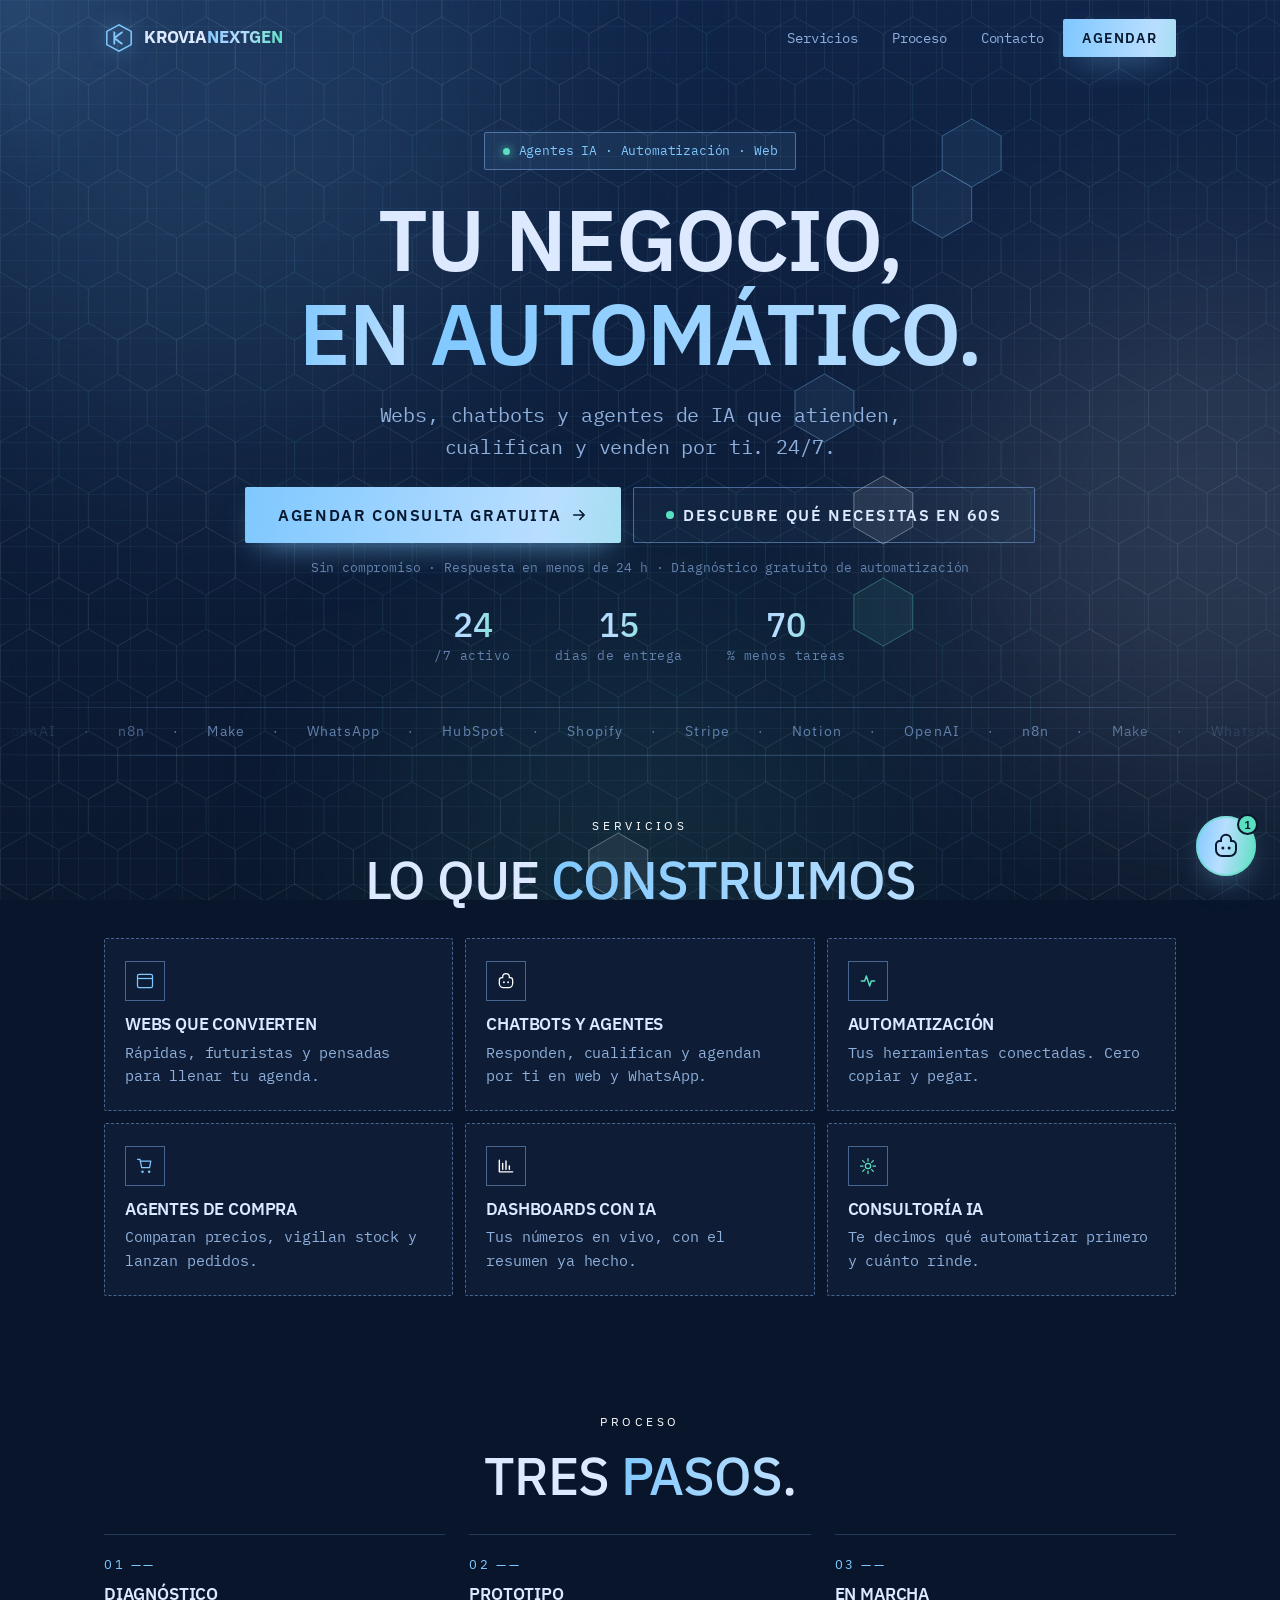
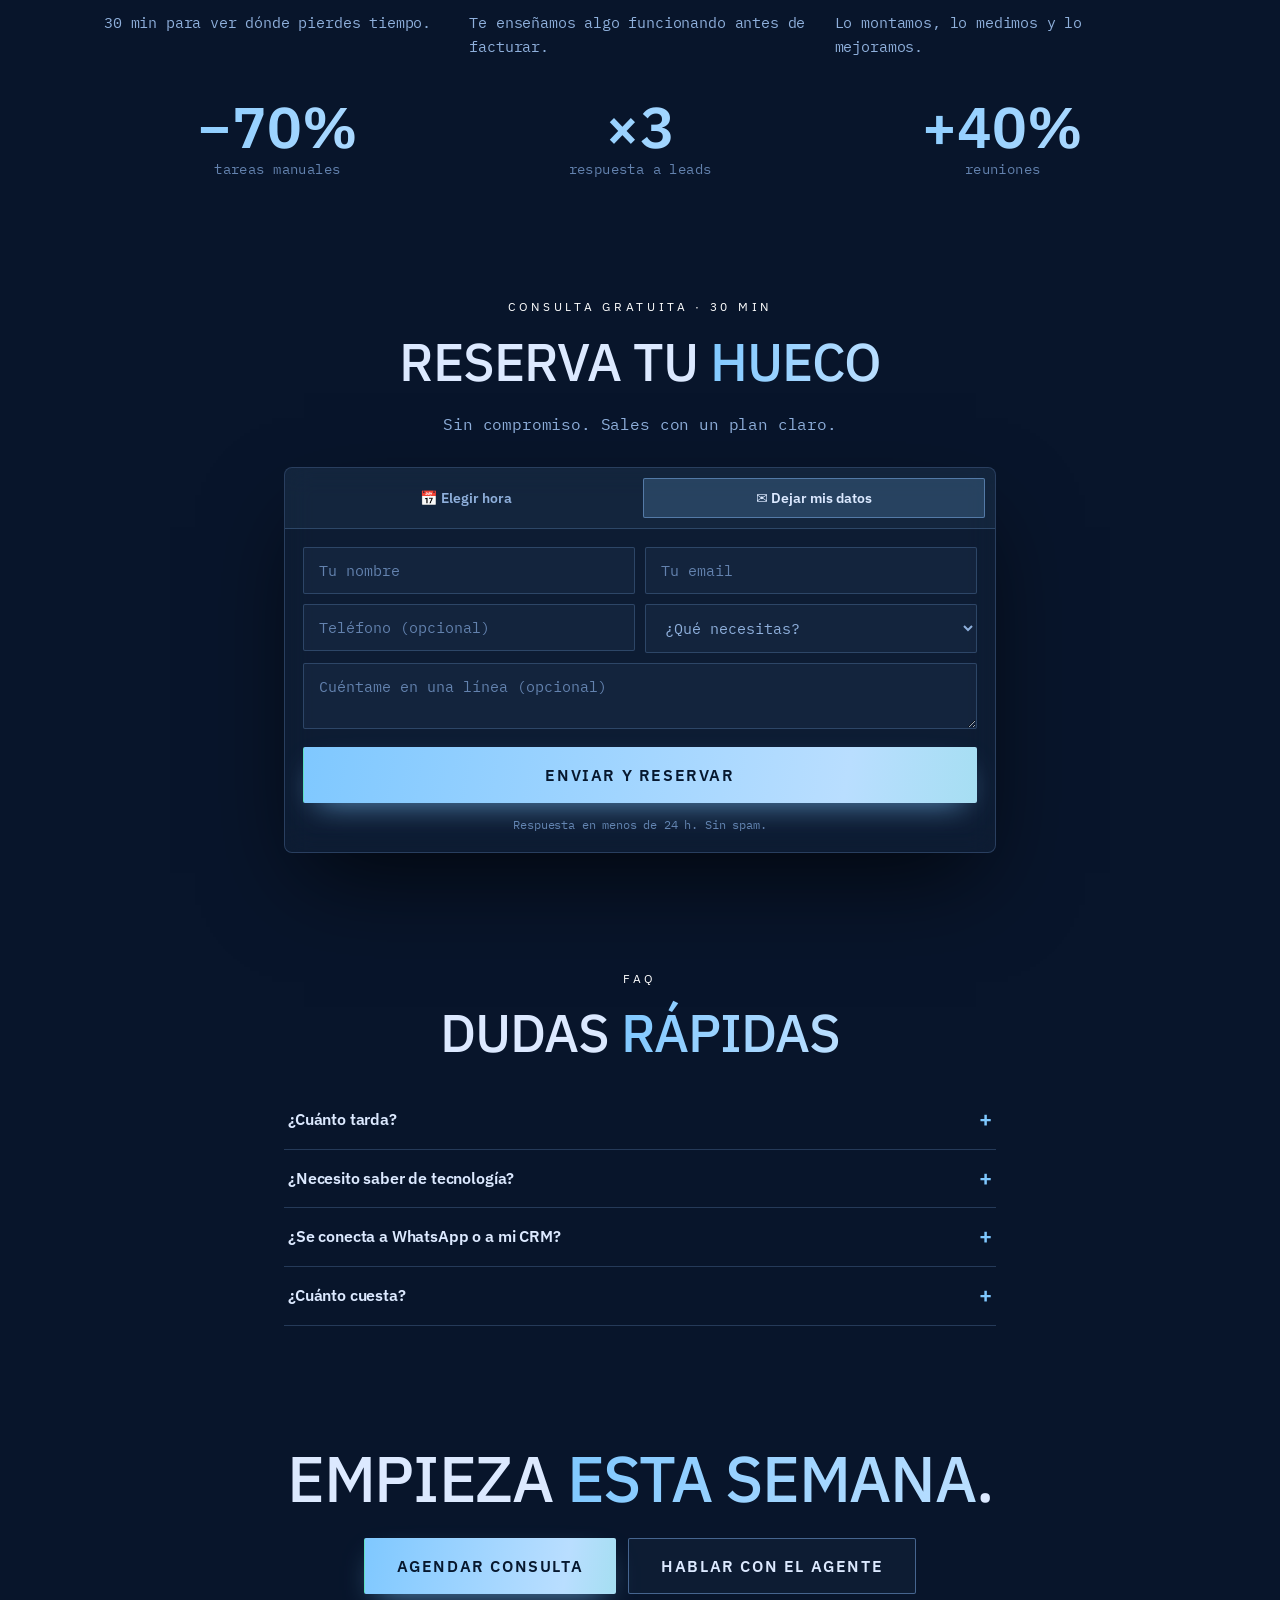
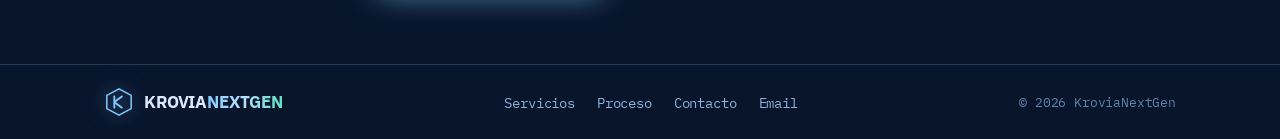
==== commit 1dd8b693: "Seleccion del tema" ====
--- a/index.html
+++ b/index.html
@@ -7,11 +7,9 @@
 <meta name="description" content="Webs, agentes de IA y automatizaciones que atienden, cualifican y venden por ti. Agenda una consulta gratuita." />
 <link rel="preconnect" href="https://fonts.googleapis.com" />
 <link rel="preconnect" href="https://fonts.gstatic.com" crossorigin />
-<link href="https://fonts.googleapis.com/css2?family=Sora:wght@400;600;700;800&family=Inter:wght@300;400;500;600&display=swap" rel="stylesheet" />
+<link href="https://fonts.googleapis.com/css2?family=IBM+Plex+Sans:wght@300;400;500;600;700&family=IBM+Plex+Mono:wght@300;400;500;600&display=swap" rel="stylesheet" />
 <link rel="stylesheet" href="assets/css/styles.css" />
-<link rel="stylesheet" href="assets/css/themes.css" />
 <link rel="icon" href="data:image/svg+xml,<svg xmlns='http://www.w3.org/2000/svg' viewBox='0 0 100 100'><text y='.9em' font-size='90'>⚡</text></svg>" />
-<script>try{document.documentElement.setAttribute('data-theme',localStorage.getItem('krovia_theme')||'nebula')}catch(e){document.documentElement.setAttribute('data-theme','nebula')}</script>
 </head>
 <body>
 
@@ -20,18 +18,13 @@
 <div class="bg-layer">
   <canvas id="neural-canvas"></canvas>
   <div class="bg-grid"></div>
-  <div class="bg-aurora"></div>
-  <div class="bg-sun"></div>
-  <div class="bg-horizon"></div>
   <div class="orb orb--1"></div>
   <div class="orb orb--2"></div>
   <div class="orb orb--3"></div>
-  <div class="bg-scan"></div>
   <div class="bg-noise"></div>
 </div>
 
 <div class="cursor-glow" id="cursorGlow" aria-hidden="true"></div>
-<div class="theme-flash" id="themeFlash" aria-hidden="true"></div>
 
 <!-- ============ NAV ============ -->
 <header class="nav" id="nav">
@@ -41,7 +34,7 @@
         <svg viewBox="0 0 32 32" aria-hidden="true">
           <path d="M16 2 3 9v14l13 7 13-7V9L16 2Z" fill="none" stroke="url(#g1)" stroke-width="1.6"/>
           <path d="M11 10v12M11 16l8-6M11 16l8 6" fill="none" stroke="url(#g1)" stroke-width="2" stroke-linecap="round"/>
-          <defs><linearGradient id="g1" x1="0" y1="0" x2="32" y2="32"><stop offset="0" stop-color="#C084FC"/><stop offset=".55" stop-color="#22D3EE"/><stop offset="1" stop-color="#34F5C5"/></linearGradient></defs>
+          <defs><linearGradient id="g1" x1="0" y1="0" x2="32" y2="32"><stop offset="0" stop-color="#7FC8FF"/><stop offset=".5" stop-color="#B9DEFF"/><stop offset="1" stop-color="#5AE0C0"/></linearGradient></defs>
         </svg>
       </span>
       <span class="brand__text">Krovia<span>NextGen</span></span>
@@ -54,17 +47,7 @@
       <button class="btn btn--primary btn--sm" data-cta="agenda">Agendar</button>
     </nav>
 
-    <div class="nav__tools">
-      <!-- selector de estilo visual -->
-      <div class="theme-dock" id="themeDock">
-        <button class="theme-dock__toggle" id="themeToggle" aria-label="Cambiar estilo visual" aria-expanded="false">
-          <svg viewBox="0 0 24 24"><path d="M12 3a9 9 0 1 0 0 18c1.1 0 2-.9 2-2 0-.5-.2-1-.5-1.3-.3-.4-.5-.8-.5-1.2 0-1 .8-1.8 1.8-1.8H17a4 4 0 0 0 4-4c0-4.4-4-8-9-8Z" fill="none" stroke="currentColor" stroke-width="1.6"/><circle cx="7.5" cy="12" r="1.2" fill="currentColor"/><circle cx="10" cy="7.8" r="1.2" fill="currentColor"/><circle cx="15" cy="8.4" r="1.2" fill="currentColor"/></svg>
-        </button>
-        <div class="theme-dock__list" id="themeList"></div>
-      </div>
-
-      <button class="nav__burger" id="navBurger" aria-label="Menú"><span></span><span></span><span></span></button>
-    </div>
+    <button class="nav__burger" id="navBurger" aria-label="Menú"><span></span><span></span><span></span></button>
   </div>
 </header>
 
@@ -175,7 +158,7 @@
   <div class="container">
     <div class="section__head">
       <span class="eyebrow">Proceso</span>
-      <h2>Tres pasos. <span class="grad">Sin humo</span>.</h2>
+      <h2>Tres <span class="grad">pasos</span>.</h2>
     </div>
 
     <ol class="steps">
@@ -290,7 +273,7 @@
         <svg viewBox="0 0 32 32" aria-hidden="true">
           <path d="M16 2 3 9v14l13 7 13-7V9L16 2Z" fill="none" stroke="url(#g2)" stroke-width="1.6"/>
           <path d="M11 10v12M11 16l8-6M11 16l8 6" fill="none" stroke="url(#g2)" stroke-width="2" stroke-linecap="round"/>
-          <defs><linearGradient id="g2" x1="0" y1="0" x2="32" y2="32"><stop offset="0" stop-color="#C084FC"/><stop offset=".55" stop-color="#22D3EE"/><stop offset="1" stop-color="#34F5C5"/></linearGradient></defs>
+          <defs><linearGradient id="g2" x1="0" y1="0" x2="32" y2="32"><stop offset="0" stop-color="#7FC8FF"/><stop offset=".5" stop-color="#B9DEFF"/><stop offset="1" stop-color="#5AE0C0"/></linearGradient></defs>
         </svg>
       </span>
       <span class="brand__text">Krovia<span>NextGen</span></span>
@@ -341,7 +324,6 @@
 
 <script src="assets/js/config.js"></script>
 <script src="assets/js/background.js"></script>
-<script src="assets/js/theme.js"></script>
 <script src="assets/js/chatbot.js"></script>
 <script src="assets/js/main.js"></script>
 </body>
--- a/assets/css/styles.css
+++ b/assets/css/styles.css
@@ -1,61 +1,58 @@
 /* ============================================================
-   KroviaNextGen — Base UI
-   Todo el color/tipografía vive en variables.
-   Los 6 estilos las sobrescriben en themes.css
+   KroviaNextGen — Estilo BLUEPRINT
+   Plano técnico: azul, rejilla, bordes discontinuos y mayúsculas.
+   Todo el color/tipografía vive en variables: cambiando :root
+   se cambia la piel entera del sitio.
    ============================================================ */
 
 :root{
   /* superficie */
-  --bg:#06040d;
-  --bg-deep:#06040d;
-  --text:#F1EDFC;
-  --muted:#A79FC4;
-  --muted-2:#7A7299;
-  --line:rgba(168,120,255,.16);
-  --line-2:rgba(168,120,255,.32);
-  --card:rgba(255,255,255,.04);
-  --card-hover:rgba(255,255,255,.07);
-  --glass:rgba(255,255,255,.03);
-  --shadow:0 40px 90px -20px rgba(0,0,0,.85);
+  --bg:#08152B;
+  --bg-deep:linear-gradient(180deg,#0D2247 0%,#08152B 100%);
+  --text:#DCE9FF;
+  --muted:#8FB0DC;
+  --muted-2:#6382AE;
+  --line:rgba(140,190,255,.22);
+  --line-2:rgba(140,190,255,.45);
+  --card:rgba(140,190,255,.05);
+  --card-hover:rgba(140,190,255,.1);
+  --glass:rgba(140,190,255,.04);
+  --shadow:0 40px 90px -20px rgba(0,0,0,.7);
 
   /* acentos */
-  --c1:#C084FC;
-  --c2:#22D3EE;
-  --c3:#34F5C5;
-  --rgb1:192,132,252;
-  --rgb2:34,211,238;
-  --rgb3:52,245,197;
-  --grad:linear-gradient(100deg,#C084FC 0%,#8B5CF6 32%,#22D3EE 68%,#34F5C5 100%);
-  --on-accent:#0b0616;
-  --glow:0 10px 34px -10px rgba(139,92,246,.9);
-  --glow-hover:0 18px 44px -10px rgba(34,211,238,.65);
+  --c1:#7FC8FF;
+  --c2:#FFFFFF;
+  --c3:#5AE0C0;
+  --rgb1:127,200,255;
+  --rgb2:255,255,255;
+  --rgb3:90,224,192;
+  --grad:linear-gradient(100deg,#7FC8FF 0%,#B9DEFF 45%,#5AE0C0 100%);
+  --on-accent:#07182F;
+  --glow:0 12px 32px -14px rgba(127,200,255,.8);
+  --glow-hover:0 18px 44px -14px rgba(90,224,192,.7);
 
   /* forma */
-  --radius:18px;
-  --radius-sm:12px;
-  --radius-pill:999px;
+  --radius:2px;
+  --radius-sm:2px;
+  --radius-pill:2px;
   --maxw:1120px;
 
   /* tipografía */
-  --fd:'Sora',system-ui,-apple-system,'Segoe UI',sans-serif;
-  --fb:'Inter',system-ui,-apple-system,'Segoe UI',sans-serif;
-  --h-weight:800;
-  --h-weight-2:700;
-  --h-track:-.03em;
-  --h-case:none;
-  --body-track:0;
-  --eyebrow-track:.22em;
-  --btn-case:none;
-  --btn-track:0;
-
-  /* capas de fondo (las activa cada tema) */
-  --scan-opacity:0;
-  --noise-opacity:.035;
-  --aurora-opacity:0;
-  --sun-opacity:0;
-  --horizon-opacity:0;
+  --fd:'IBM Plex Sans',system-ui,-apple-system,'Segoe UI',sans-serif;
+  --fb:'IBM Plex Mono',ui-monospace,'Cascadia Mono',monospace;
+  --h-weight:600;
+  --h-weight-2:500;
+  --h-track:-.02em;
+  --h-case:uppercase;
+  --body-track:-.01em;
+  --eyebrow-track:.32em;
+  --btn-case:uppercase;
+  --btn-track:.1em;
+
+  /* capas de fondo */
+  --noise-opacity:.04;
   --grid-opacity:1;
-  --canvas-opacity:.5;
+  --canvas-opacity:.55;
 }
 
 *,*::before,*::after{box-sizing:border-box}
@@ -93,66 +90,14 @@
 
 #neural-canvas{position:absolute;inset:0;width:100%;height:100%;opacity:var(--canvas-opacity);transition:opacity .6s ease}
 
+/* rejilla milimetrada de plano técnico */
 .bg-grid{
   position:absolute;inset:0;opacity:var(--grid-opacity);transition:opacity .6s ease;
   background-image:
     linear-gradient(rgba(var(--rgb1),.05) 1px,transparent 1px),
     linear-gradient(90deg,rgba(var(--rgb2),.04) 1px,transparent 1px);
-  background-size:72px 72px;
-  mask-image:radial-gradient(circle at 50% 15%,#000 0%,transparent 75%);
-  -webkit-mask-image:radial-gradient(circle at 50% 15%,#000 0%,transparent 75%);
-}
-
-/* aurora boreal ondulante */
-.bg-aurora{
-  position:absolute;left:-30%;right:-30%;top:-25%;height:90%;
-  opacity:var(--aurora-opacity);transition:opacity .6s ease;pointer-events:none;
-  background:
-    radial-gradient(closest-side at 30% 50%,rgba(var(--rgb3),.5),transparent 70%),
-    radial-gradient(closest-side at 60% 40%,rgba(var(--rgb1),.45),transparent 70%),
-    radial-gradient(closest-side at 80% 60%,rgba(var(--rgb2),.4),transparent 70%);
-  filter:blur(70px);
-  animation:auroraWave 18s ease-in-out infinite;
-}
-@keyframes auroraWave{
-  0%,100%{transform:translate3d(0,0,0) skewY(-4deg) scaleY(1)}
-  33%{transform:translate3d(-6%,4%,0) skewY(3deg) scaleY(1.15)}
-  66%{transform:translate3d(6%,-3%,0) skewY(-6deg) scaleY(.9)}
-}
-
-/* sol retro + horizonte (vapor) */
-.bg-sun{
-  position:absolute;left:50%;top:16%;width:min(560px,80vw);aspect-ratio:1;transform:translateX(-50%);
-  border-radius:50%;opacity:var(--sun-opacity);transition:opacity .6s ease;pointer-events:none;
-  background:linear-gradient(180deg,var(--c1) 0%,var(--c1) 42%,var(--c2) 100%);
-  mask-image:repeating-linear-gradient(180deg,#000 0 22px,transparent 22px 30px),linear-gradient(180deg,#000 45%,transparent 92%);
-  -webkit-mask-image:repeating-linear-gradient(180deg,#000 0 22px,transparent 22px 30px),linear-gradient(180deg,#000 45%,transparent 92%);
-  -webkit-mask-composite:source-in;mask-composite:intersect;
-  filter:blur(.4px) drop-shadow(0 0 80px rgba(var(--rgb1),.55));
-  animation:sunPulse 7s ease-in-out infinite;
-}
-@keyframes sunPulse{0%,100%{filter:blur(.4px) drop-shadow(0 0 60px rgba(var(--rgb1),.45))}50%{filter:blur(.4px) drop-shadow(0 0 110px rgba(var(--rgb1),.75))}}
-
-.bg-horizon{
-  position:absolute;left:-25%;right:-25%;bottom:0;height:45vh;
-  opacity:var(--horizon-opacity);transition:opacity .6s ease;pointer-events:none;
-  background-image:
-    repeating-linear-gradient(90deg,transparent 0 78px,rgba(var(--rgb1),.55) 78px 80px),
-    repeating-linear-gradient(0deg,transparent 0 46px,rgba(var(--rgb2),.5) 46px 48px);
-  transform:perspective(320px) rotateX(72deg);transform-origin:bottom center;
-  mask-image:linear-gradient(0deg,#000 5%,transparent 78%);
-  -webkit-mask-image:linear-gradient(0deg,#000 5%,transparent 78%);
-  animation:horizonRun 2.4s linear infinite;
-}
-@keyframes horizonRun{to{background-position:0 0,0 48px}}
-
-/* barrido CRT */
-.bg-scan{
-  position:absolute;inset:0;pointer-events:none;opacity:var(--scan-opacity);transition:opacity .6s ease;
-  background:repeating-linear-gradient(180deg,rgba(var(--rgb1),.10) 0 1px,transparent 1px 3px);
-  animation:scanMove 8s linear infinite;
-}
-@keyframes scanMove{to{background-position:0 300px}}
+  background-size:26px 26px;
+}
 
 /* grano */
 .bg-noise{
@@ -165,10 +110,10 @@
   50%{transform:translate(2%,-3%)}75%{transform:translate(-2%,-2%)}100%{transform:translate(0,0)}
 }
 
-.orb{position:absolute;border-radius:50%;filter:blur(130px);opacity:.4;animation:drift 24s ease-in-out infinite;will-change:transform}
+.orb{position:absolute;border-radius:50%;filter:blur(130px);opacity:.14;animation:drift 24s ease-in-out infinite;will-change:transform}
 .orb--1{width:640px;height:640px;background:var(--c1);top:-220px;left:-120px}
 .orb--2{width:520px;height:520px;background:var(--c2);top:30%;right:-200px;animation-delay:-8s}
-.orb--3{width:460px;height:460px;background:var(--c3);bottom:-180px;left:32%;opacity:.22;animation-delay:-15s}
+.orb--3{width:460px;height:460px;background:var(--c3);bottom:-180px;left:32%;opacity:.1;animation-delay:-15s}
 @keyframes drift{0%,100%{transform:translate(0,0) scale(1)}50%{transform:translate(40px,-50px) scale(1.12)}}
 
 /* halo que sigue al cursor */
@@ -237,11 +182,11 @@
 /* ============================================================
    HERO
    ============================================================ */
-.hero{padding:150px 0 0;text-align:center;position:relative}
+.hero{padding:132px 0 0;text-align:center;position:relative}
 .hero__inner{display:flex;flex-direction:column;align-items:center}
 .pill{
   display:inline-flex;align-items:center;gap:9px;padding:8px 18px;border-radius:var(--radius-pill);
-  border:1px solid var(--line-2);background:rgba(var(--rgb1),.08);font-size:.8rem;color:var(--c1);margin-bottom:26px;
+  border:1px solid var(--line-2);background:rgba(var(--rgb1),.08);font-size:.8rem;color:var(--c1);margin-bottom:22px;
   animation:floatY 5s ease-in-out infinite;
 }
 @keyframes floatY{0%,100%{transform:translateY(0)}50%{transform:translateY(-6px)}}
@@ -250,15 +195,15 @@
 .hero__title .w{display:inline-block;opacity:0;transform:translateY(28px) rotateX(-40deg);animation:wordIn .9s cubic-bezier(.2,.8,.25,1) forwards}
 .hero__title .w+.w{margin-left:.24em}
 @keyframes wordIn{to{opacity:1;transform:none}}
-.hero__sub{font-size:clamp(1.05rem,1.9vw,1.25rem);color:var(--muted);max-width:46ch;margin-bottom:30px}
-.hero__cta{display:flex;gap:14px;flex-wrap:wrap;justify-content:center;margin-bottom:16px}
-.hero__micro{font-size:.82rem;color:var(--muted-2);margin:0 0 40px}
-.hero__stats{display:flex;gap:56px;flex-wrap:wrap;justify-content:center}
+.hero__sub{font-size:clamp(1.05rem,1.9vw,1.25rem);color:var(--muted);max-width:46ch;margin-bottom:24px}
+.hero__cta{display:flex;gap:12px;flex-wrap:wrap;justify-content:center;margin-bottom:14px}
+.hero__micro{font-size:.82rem;color:var(--muted-2);margin:0 0 30px}
+.hero__stats{display:flex;gap:44px;flex-wrap:wrap;justify-content:center}
 .stat b{display:block;font-family:var(--fd);font-size:2.1rem;font-weight:var(--h-weight-2);background:var(--grad);
   -webkit-background-clip:text;background-clip:text;color:transparent;line-height:1}
 .stat span{font-size:.8rem;color:var(--muted-2);letter-spacing:.04em}
 
-.marquee{margin-top:56px;overflow:hidden;border-top:1px solid var(--line);border-bottom:1px solid var(--line);padding:15px 0;
+.marquee{margin-top:40px;overflow:hidden;border-top:1px solid var(--line);border-bottom:1px solid var(--line);padding:12px 0;
   mask-image:linear-gradient(90deg,transparent,#000 14%,#000 86%,transparent);
   -webkit-mask-image:linear-gradient(90deg,transparent,#000 14%,#000 86%,transparent)}
 .marquee__track{display:flex;gap:28px;width:max-content;animation:slide 36s linear infinite;color:var(--muted-2);font-size:.88rem;letter-spacing:.08em;font-family:var(--fd)}
@@ -268,15 +213,15 @@
 /* ============================================================
    SECCIONES
    ============================================================ */
-.section{padding:78px 0}
-.section__head{text-align:center;max-width:640px;margin:0 auto 42px}
+.section{padding:56px 0}
+.section__head{text-align:center;max-width:640px;margin:0 auto 30px}
 .section__head p{color:var(--muted);font-size:1.02rem;margin:0}
 .eyebrow{display:inline-block;font-family:var(--fd);font-size:.72rem;letter-spacing:var(--eyebrow-track);text-transform:uppercase;color:var(--c2);margin-bottom:16px}
 
-.grid{display:grid;gap:16px}
+.grid{display:grid;gap:12px}
 .grid--3{grid-template-columns:repeat(3,1fr)}
 .tile{
-  padding:28px 26px;border-radius:var(--radius);border:1px solid var(--line);background:var(--card);
+  padding:22px 20px;border-radius:var(--radius);border:1px dashed var(--line-2);background:var(--card);
   transition:transform .3s cubic-bezier(.2,.8,.3,1),border-color .3s,background .3s,box-shadow .3s;
   position:relative;overflow:hidden;
 }
@@ -298,22 +243,25 @@
 @keyframes spinBorder{to{--a:360deg}}
 .tile:hover{transform:translateY(-6px);border-color:var(--line-2);background:var(--card-hover)}
 .tile:hover::after,.tile:hover::before{opacity:1}
-.tile__icon{width:44px;height:44px;padding:11px;border-radius:var(--radius-sm);margin-bottom:18px;position:relative;z-index:1;transition:transform .35s cubic-bezier(.2,.8,.3,1)}
-.tile:hover .tile__icon{transform:translateY(-3px) rotate(-8deg) scale(1.08)}
-.i-violet{background:rgba(var(--rgb1),.14);color:var(--c1)}
-.i-cyan{background:rgba(var(--rgb2),.12);color:var(--c2)}
-.i-mint{background:rgba(var(--rgb3),.11);color:var(--c3)}
+.tile__icon{width:40px;height:40px;padding:9px;border-radius:0;border:1px solid var(--line-2);background:transparent;
+  margin-bottom:14px;position:relative;z-index:1;transition:transform .35s cubic-bezier(.2,.8,.3,1),border-color .35s}
+.tile:hover .tile__icon{transform:translateY(-3px) rotate(-8deg) scale(1.08);border-color:var(--c1)}
+.i-violet{color:var(--c1)}
+.i-cyan{color:var(--c2)}
+.i-mint{color:var(--c3)}
 .tile h3{position:relative;z-index:1}
 .tile p{color:var(--muted);font-size:.92rem;margin:0;position:relative;z-index:1}
 
-.steps{list-style:none;padding:0;margin:0 0 56px;display:grid;grid-template-columns:repeat(3,1fr);gap:32px}
-.step{position:relative;padding-top:26px;border-top:1px solid var(--line);transition:.3s}
+.steps{list-style:none;padding:0;margin:0 0 40px;display:grid;grid-template-columns:repeat(3,1fr);gap:24px}
+.step{position:relative;padding-top:20px;border-top:1px solid var(--line);transition:.3s}
 .step::before{content:'';position:absolute;top:-1px;left:0;width:0;height:1px;background:var(--grad);transition:width .6s ease}
 .step:hover::before{width:100%}
-.step__num{font-family:var(--fd);font-size:.8rem;letter-spacing:.2em;color:var(--c1);display:block;margin-bottom:14px}
+.step__num{font-family:var(--fd);font-size:.8rem;letter-spacing:.2em;color:var(--c1);display:block;margin-bottom:10px}
+/* acotación de plano: el número lleva su línea de cota */
+.step__num::after{content:' ——'}
 .step p{color:var(--muted);font-size:.92rem;margin:0}
 
-.numbers{display:grid;grid-template-columns:repeat(3,1fr);gap:20px;text-align:center}
+.numbers{display:grid;grid-template-columns:repeat(3,1fr);gap:16px;text-align:center}
 .numbers b{display:block;font-family:var(--fd);font-size:clamp(2.4rem,5vw,3.6rem);font-weight:var(--h-weight);line-height:1;
   background:var(--grad);background-size:220% 100%;-webkit-background-clip:text;background-clip:text;color:transparent;animation:gradShift 9s ease-in-out infinite}
 .numbers span{font-size:.85rem;color:var(--muted-2);letter-spacing:.03em}
@@ -327,7 +275,7 @@
   font-family:var(--fd);font-size:.88rem;font-weight:600;transition:.2s}
 .tab:hover{color:var(--text);background:var(--card-hover)}
 .tab.is-active{background:rgba(var(--rgb1),.18);color:var(--text);box-shadow:inset 0 0 0 1px var(--line-2)}
-.book__panel{display:none;padding:22px}
+.book__panel{display:none;padding:18px}
 .book__panel.is-active{display:block;animation:fade .35s ease}
 @keyframes fade{from{opacity:0;transform:translateY(8px)}}
 .calendly-box{min-height:640px;border-radius:var(--radius-sm);overflow:hidden}
@@ -337,9 +285,9 @@
 .wa-box{text-align:center;padding:30px 10px;display:flex;flex-direction:column;align-items:center;gap:8px}
 .wa-box p{color:var(--muted)}
 
-.field{margin-bottom:12px}
-.field-row{display:grid;grid-template-columns:1fr 1fr;gap:12px}
-.field input,.field select,.field textarea{width:100%;padding:14px 16px;border-radius:var(--radius-sm);background:var(--card);
+.field{margin-bottom:10px}
+.field-row{display:grid;grid-template-columns:1fr 1fr;gap:10px}
+.field input,.field select,.field textarea{width:100%;padding:13px 15px;border-radius:var(--radius-sm);background:var(--card);
   border:1px solid var(--line);color:var(--text);font-family:var(--fb);font-size:.94rem;transition:.2s;resize:vertical}
 .field input::placeholder,.field textarea::placeholder{color:var(--muted-2)}
 .field select{color:var(--muted)}
@@ -356,7 +304,7 @@
    FAQ
    ============================================================ */
 .faq{display:flex;flex-direction:column}
-.faq details{border-bottom:1px solid var(--line);padding:20px 4px;cursor:pointer;transition:.25s}
+.faq details{border-bottom:1px solid var(--line);padding:16px 4px;cursor:pointer;transition:.25s}
 .faq details:hover{padding-left:10px}
 .faq summary{font-family:var(--fd);font-weight:600;font-size:1rem;list-style:none;display:flex;justify-content:space-between;align-items:center;gap:16px}
 .faq summary::-webkit-details-marker{display:none}
@@ -368,59 +316,15 @@
 /* ============================================================
    FINAL + FOOTER
    ============================================================ */
-.final-cta{padding:84px 0 92px;text-align:center}
+.final-cta{padding:62px 0 70px;text-align:center}
 .final-cta h2{font-size:clamp(2.2rem,5.5vw,4rem)}
-.final-cta .hero__cta{margin:26px 0 0}
-.footer{border-top:1px solid var(--line);padding:28px 0}
+.final-cta .hero__cta{margin:22px 0 0}
+.footer{border-top:1px solid var(--line);padding:22px 0}
 .footer__inner{display:flex;align-items:center;justify-content:space-between;gap:20px;flex-wrap:wrap}
 .footer__nav{display:flex;gap:22px;flex-wrap:wrap}
 .footer__nav a{color:var(--muted);font-size:.9rem;transition:.2s}
 .footer__nav a:hover{color:var(--text)}
 .footer small{color:var(--muted-2)}
-
-/* ============================================================
-   SELECTOR DE ESTILO
-   ============================================================ */
-.nav__tools{display:flex;align-items:center;gap:10px}
-.theme-dock{position:relative}
-.theme-dock__toggle{
-  width:40px;height:40px;flex:0 0 40px;padding:10px;border-radius:50%;border:1px solid var(--line-2);cursor:pointer;
-  background:var(--glass);backdrop-filter:blur(16px);color:var(--c1);
-  transition:transform .3s cubic-bezier(.2,.8,.3,1),color .3s,border-color .3s,background .3s;
-}
-.theme-dock__toggle:hover{transform:rotate(45deg) scale(1.08);color:var(--c2);border-color:var(--c1);background:rgba(var(--rgb1),.12)}
-.theme-dock.is-open .theme-dock__toggle{color:var(--c2);border-color:var(--c1);background:rgba(var(--rgb1),.16)}
-.theme-dock__list{
-  position:absolute;top:calc(100% + 12px);right:0;z-index:70;
-  display:grid;grid-template-columns:1fr 1fr;gap:6px;padding:12px;border-radius:var(--radius);
-  width:max-content;max-width:min(420px,calc(100vw - 32px));max-height:min(70vh,520px);overflow-y:auto;
-  border:1px solid var(--line-2);background:color-mix(in srgb,var(--bg) 94%,transparent);backdrop-filter:blur(20px);
-  box-shadow:var(--shadow);
-  opacity:0;transform:translateY(-10px) scale(.94);transform-origin:top right;pointer-events:none;transition:.3s cubic-bezier(.2,.9,.3,1.2);
-}
-.theme-dock.is-open .theme-dock__list{opacity:1;transform:none;pointer-events:auto}
-.theme-dock__list::-webkit-scrollbar{width:5px}
-.theme-dock__list::-webkit-scrollbar-thumb{background:rgba(var(--rgb1),.4);border-radius:99px}
-.theme-dock__title{
-  grid-column:1/-1;position:sticky;top:-12px;z-index:1;margin:-12px -12px 2px;padding:12px 16px 8px;
-  background:inherit;
-  font-family:var(--fd);font-size:.66rem;letter-spacing:.2em;text-transform:uppercase;color:var(--muted-2);
-}
-.theme-opt{
-  display:flex;align-items:center;gap:9px;padding:8px 12px 8px 8px;border-radius:var(--radius-pill);
-  border:1px solid transparent;background:transparent;color:var(--muted);cursor:pointer;
-  font-size:.84rem;font-weight:600;text-align:left;transition:.2s;white-space:nowrap;
-}
-.theme-opt:hover{background:var(--card-hover);color:var(--text);transform:translateX(3px)}
-.theme-opt.is-active{border-color:var(--line-2);background:rgba(var(--rgb1),.14);color:var(--text)}
-.theme-opt__dots{display:flex;flex:0 0 auto}
-.theme-opt__dots i{width:12px;height:12px;border-radius:50%;border:1.5px solid var(--bg);margin-left:-5px}
-.theme-opt__dots i:first-child{margin-left:0}
-
-/* flash al cambiar de estilo */
-.theme-flash{position:fixed;inset:0;z-index:999;pointer-events:none;opacity:0;background:var(--grad)}
-.theme-flash.is-on{animation:themeFlash .7s ease}
-@keyframes themeFlash{0%{opacity:0}18%{opacity:.32}100%{opacity:0}}
 
 /* ============================================================
    CHAT
@@ -496,7 +400,7 @@
    ============================================================ */
 @media (max-width:960px){
   .grid--3{grid-template-columns:1fr 1fr}
-  .steps{grid-template-columns:1fr;gap:26px}
+  .steps{grid-template-columns:1fr;gap:20px}
 }
 @media (max-width:720px){
   .nav__links{position:fixed;top:62px;left:16px;right:16px;flex-direction:column;align-items:stretch;gap:4px;
@@ -504,16 +408,18 @@
     opacity:0;transform:translateY(-12px);pointer-events:none;transition:.25s}
   .nav__links.is-open{opacity:1;transform:none;pointer-events:auto}
   .nav__burger{display:flex}
-  .hero{padding:120px 0 0}
-  .section{padding:58px 0}
+  .hero{padding:104px 0 0}
+  /* en mayúsculas y con tracking los CTA no caben en una línea: full width */
+  .hero__cta{width:100%}
+  .hero__cta .btn{width:100%;white-space:normal;padding:15px 18px;font-size:.88rem;letter-spacing:.05em}
+  .section{padding:44px 0}
   .grid--3,.numbers,.field-row{grid-template-columns:1fr}
-  .hero__stats{gap:32px}
-  .book__panel{padding:16px}
+  .hero__stats{gap:28px}
+  .book__panel{padding:14px}
   .tab{font-size:.8rem;padding:10px 6px}
   .chat{bottom:0;right:0;width:100vw;height:100dvh;border-radius:0}
   .chat-launcher{bottom:16px;right:16px}
   .wa-float{bottom:16px;right:86px}
-  .theme-dock__toggle{width:38px;height:38px;flex:0 0 38px;padding:9px}
   .footer__inner{justify-content:center;text-align:center}
   .cursor-glow{display:none}
 }
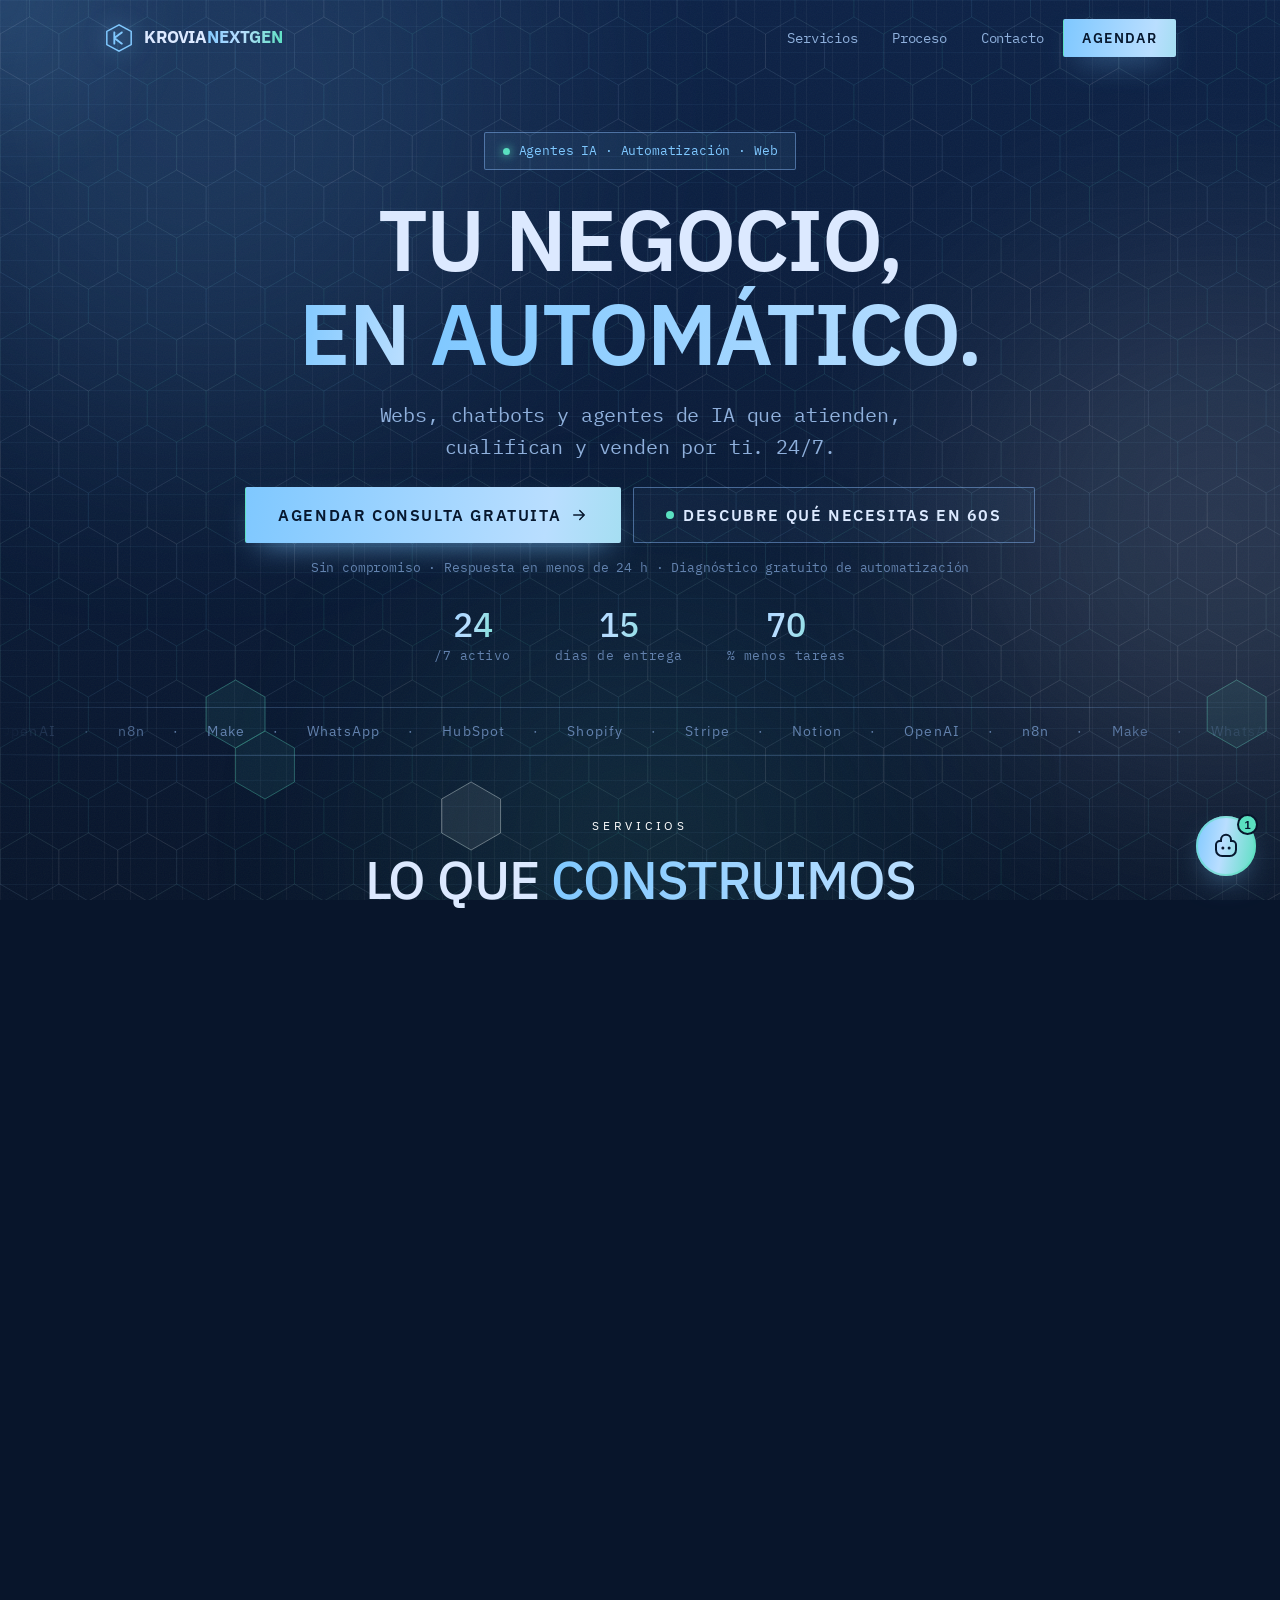
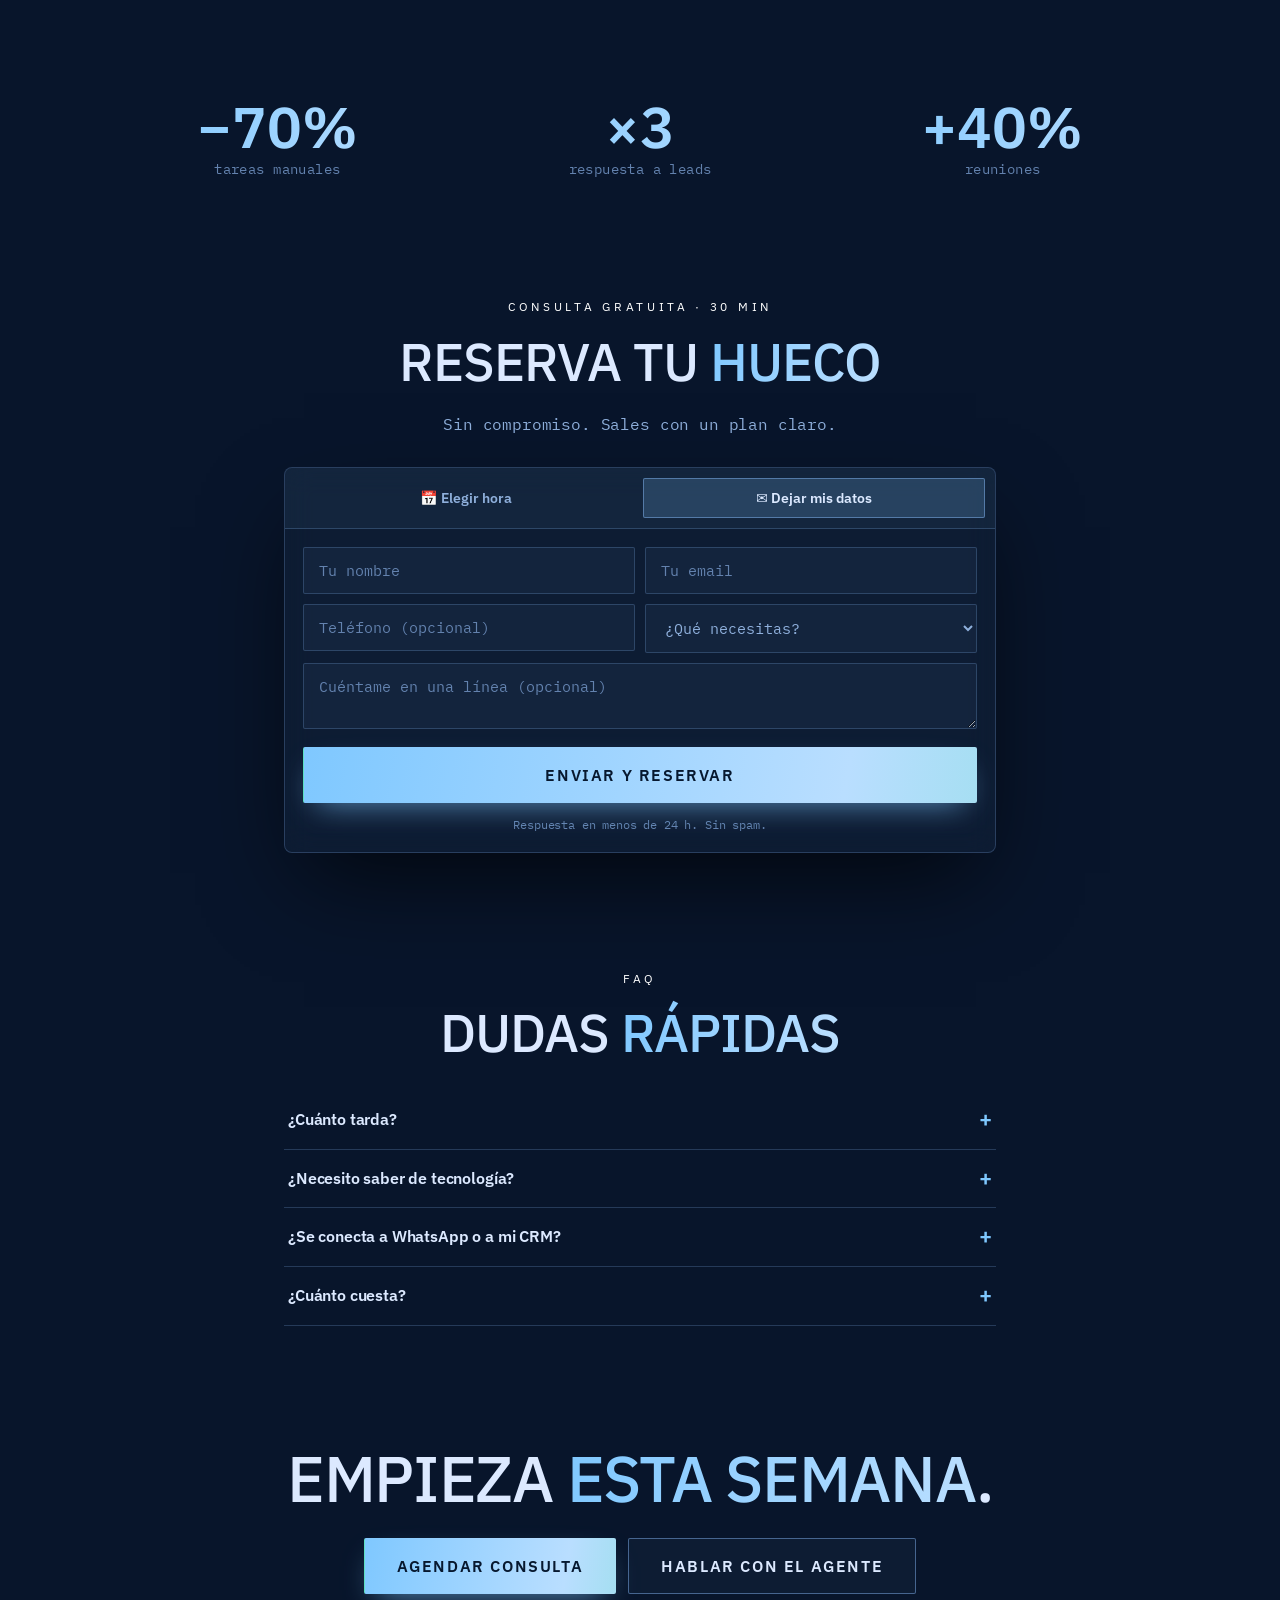
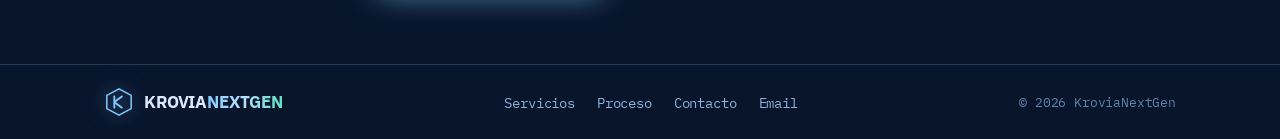
==== commit 9dc18795: "Install Vercel Web Analytics ## Vercel Web Analytics Installation Report  ### Summary Successfully i" ====
--- a/index.html
+++ b/index.html
@@ -10,6 +10,11 @@
 <link href="https://fonts.googleapis.com/css2?family=IBM+Plex+Sans:wght@300;400;500;600;700&family=IBM+Plex+Mono:wght@300;400;500;600&display=swap" rel="stylesheet" />
 <link rel="stylesheet" href="assets/css/styles.css" />
 <link rel="icon" href="data:image/svg+xml,<svg xmlns='http://www.w3.org/2000/svg' viewBox='0 0 100 100'><text y='.9em' font-size='90'>⚡</text></svg>" />
+<!-- Vercel Web Analytics -->
+<script>
+  window.va = window.va || function () { (window.vaq = window.vaq || []).push(arguments); };
+</script>
+<script defer src="/_vercel/insights/script.js"></script>
 </head>
 <body>
 
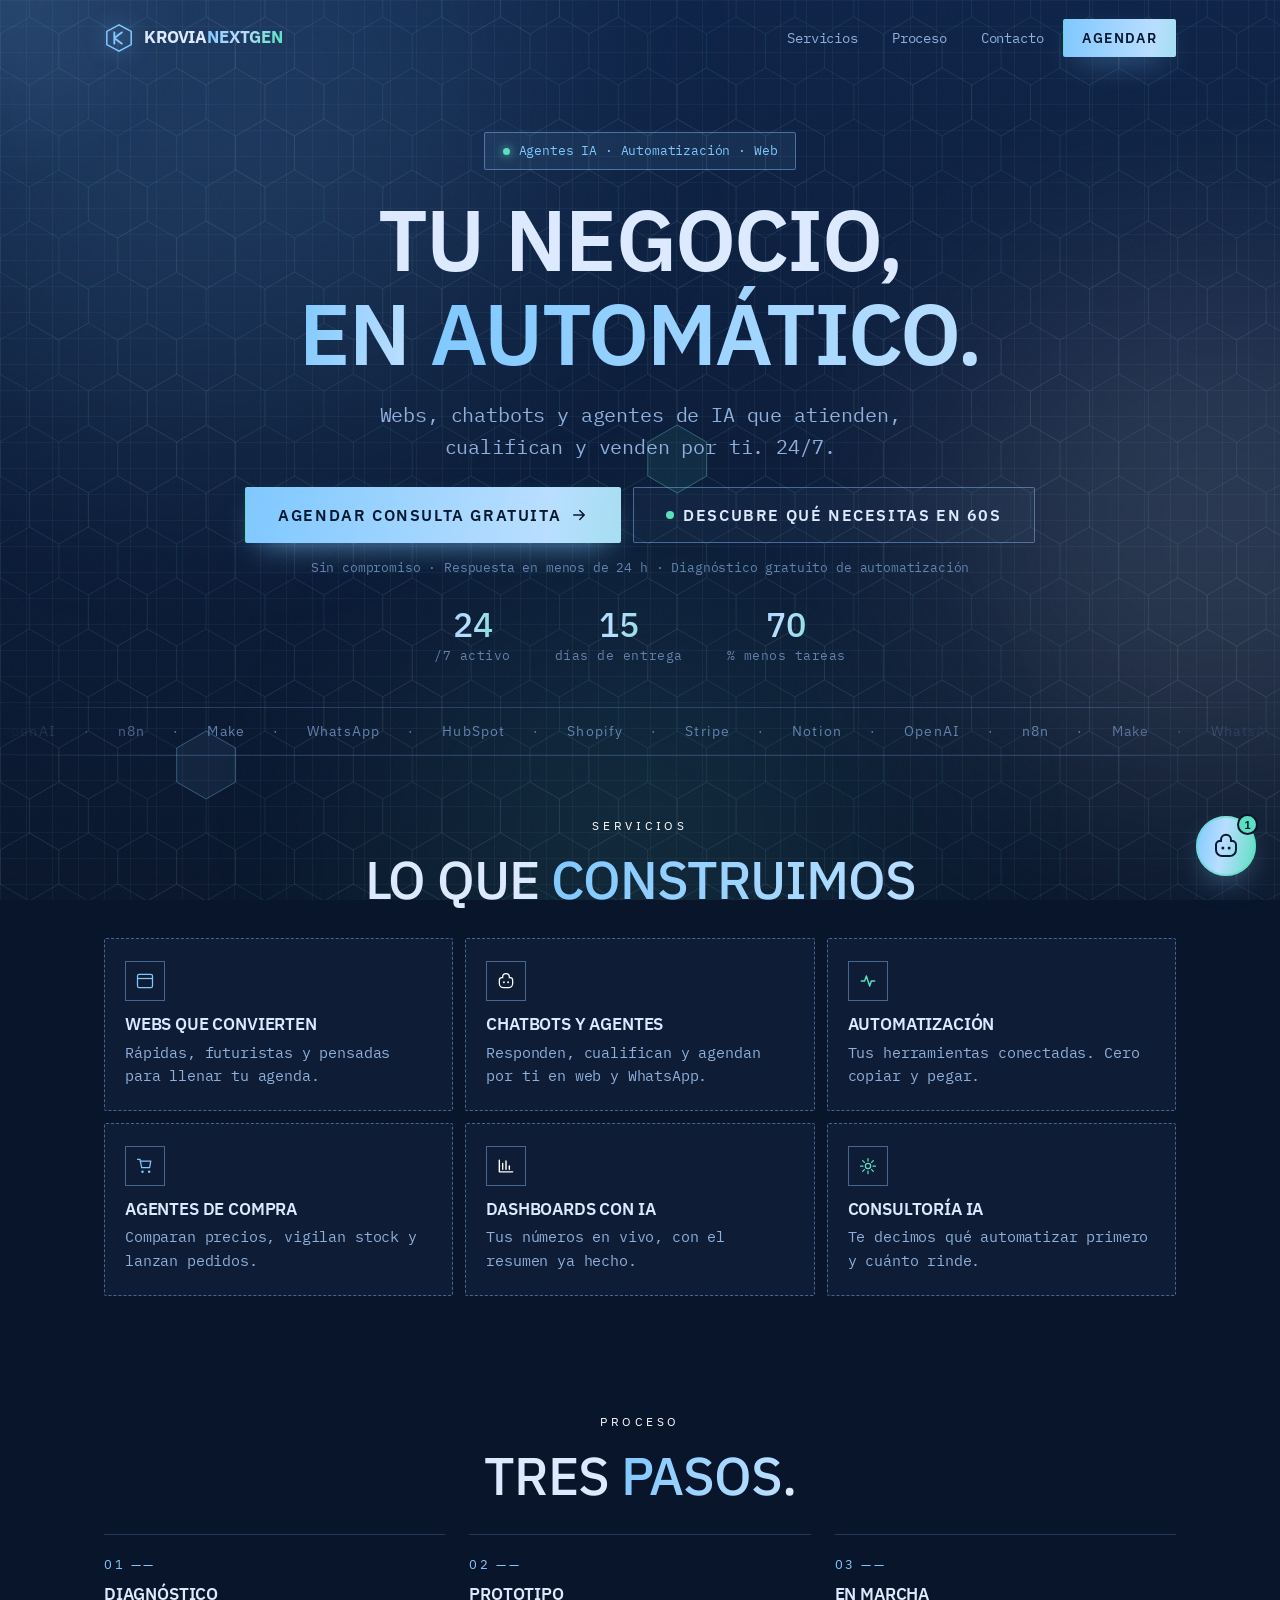
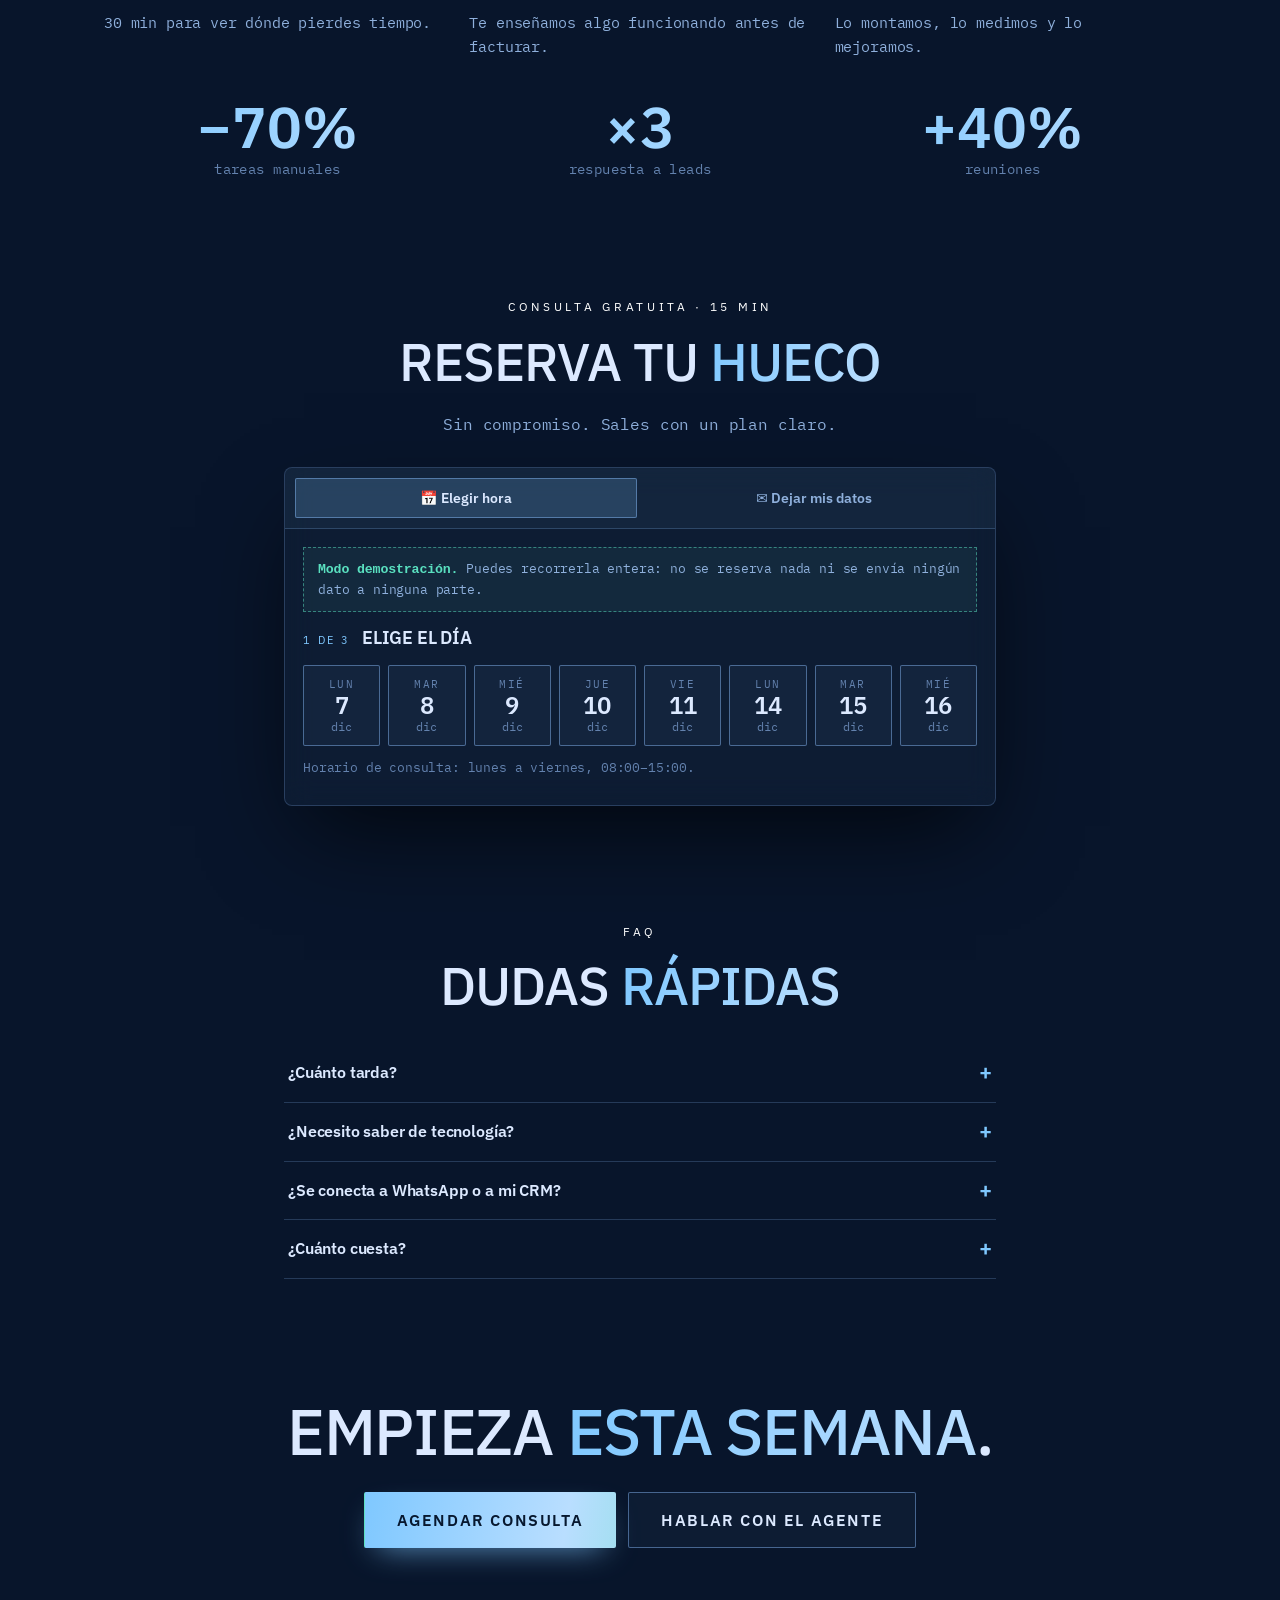
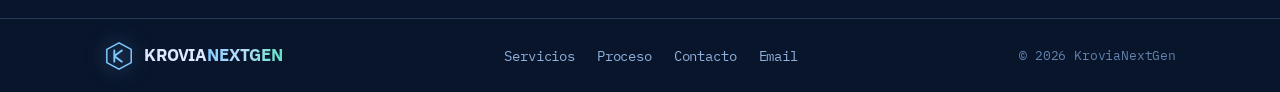
==== commit be06e2ef: "seconds push" ====
--- a/index.html
+++ b/index.html
@@ -10,11 +10,6 @@
 <link href="https://fonts.googleapis.com/css2?family=IBM+Plex+Sans:wght@300;400;500;600;700&family=IBM+Plex+Mono:wght@300;400;500;600&display=swap" rel="stylesheet" />
 <link rel="stylesheet" href="assets/css/styles.css" />
 <link rel="icon" href="data:image/svg+xml,<svg xmlns='http://www.w3.org/2000/svg' viewBox='0 0 100 100'><text y='.9em' font-size='90'>⚡</text></svg>" />
-<!-- Vercel Web Analytics -->
-<script>
-  window.va = window.va || function () { (window.vaq = window.vaq || []).push(arguments); };
-</script>
-<script defer src="/_vercel/insights/script.js"></script>
 </head>
 <body>
 
@@ -184,7 +179,7 @@
 <section class="section" id="agenda">
   <div class="container container--narrow">
     <div class="section__head">
-      <span class="eyebrow">Consulta gratuita · 30 min</span>
+      <span class="eyebrow" id="agendaEyebrow">Consulta gratuita &middot; 15 min</span>
       <h2>Reserva tu <span class="grad">hueco</span></h2>
       <p>Sin compromiso. Sales con un plan claro.</p>
     </div>
@@ -196,13 +191,9 @@
         <button class="tab" data-tab="wa" id="tabWa" hidden>💬 WhatsApp</button>
       </div>
 
-      <!-- Calendly -->
+      <!-- Agenda: día → hora → datos (assets/js/booking.js) -->
       <div class="book__panel is-active" data-panel="cal">
-        <div id="calendlyBox" class="calendly-box"></div>
-        <div id="calendlyEmpty" class="empty-note" hidden>
-          <b>Calendly aún no está conectado.</b>
-          <span>Pega tu enlace en <code>assets/js/config.js</code> → <code>calendlyUrl</code>.</span>
-        </div>
+        <div id="agendaBox"></div>
       </div>
 
       <!-- Formulario -->
@@ -227,6 +218,7 @@
             </div>
           </div>
           <div class="field"><textarea id="f-msg" name="mensaje" rows="2" placeholder="Cuéntame en una línea (opcional)"></textarea></div>
+          <div class="ag__hp" aria-hidden="true"><input name="web" tabindex="-1" autocomplete="off" /></div>
           <button type="submit" class="btn btn--primary btn--full btn--lg" id="leadSubmit">Enviar y reservar</button>
           <p class="form__legal">Respuesta en menos de 24 h. Sin spam.</p>
           <div class="form__msg" id="formMsg" hidden></div>
@@ -329,6 +321,7 @@
 
 <script src="assets/js/config.js"></script>
 <script src="assets/js/background.js"></script>
+<script src="assets/js/booking.js"></script>
 <script src="assets/js/chatbot.js"></script>
 <script src="assets/js/main.js"></script>
 </body>
--- a/assets/css/styles.css
+++ b/assets/css/styles.css
@@ -140,7 +140,7 @@
   white-space:nowrap;background:transparent;color:var(--text);position:relative;overflow:hidden;
 }
 .btn .ico{width:18px;height:18px;transition:transform .25s}
-.btn:hover .ico{transform:translateX(4px)}
+.btn:hover .ico{transform:translateX(3px)}
 /* destello que cruza el botón */
 .btn::before{
   content:'';position:absolute;top:0;left:-120%;width:60%;height:100%;
@@ -278,10 +278,58 @@
 .book__panel{display:none;padding:18px}
 .book__panel.is-active{display:block;animation:fade .35s ease}
 @keyframes fade{from{opacity:0;transform:translateY(8px)}}
-.calendly-box{min-height:640px;border-radius:var(--radius-sm);overflow:hidden}
-.empty-note{padding:40px 24px;text-align:center;color:var(--muted);font-size:.92rem;display:flex;flex-direction:column;gap:8px}
-.empty-note b{color:var(--text);font-family:var(--fd)}
-.empty-note code{background:rgba(var(--rgb1),.15);padding:2px 7px;border-radius:6px;font-size:.85em;color:var(--c1)}
+/* ---------- agenda propia: día → hora → datos ---------- */
+.ag__loading{padding:34px 0;text-align:center;color:var(--muted-2);font-size:.9rem}
+.ag__demo{
+  padding:11px 14px;margin-bottom:16px;border:1px dashed rgba(var(--rgb3),.5);
+  background:rgba(var(--rgb3),.07);color:var(--muted);font-size:.83rem;line-height:1.5;
+}
+.ag__demo b{color:var(--c3)}
+.ag__head{display:flex;align-items:baseline;gap:12px;flex-wrap:wrap;margin-bottom:4px}
+.ag__step{font-family:var(--fd);font-size:.66rem;letter-spacing:.22em;text-transform:uppercase;color:var(--c1)}
+.ag__title{margin:0;font-size:1.1rem}
+.ag__sub{color:var(--muted);font-size:.88rem;margin:0}
+
+.ag__days{display:grid;grid-template-columns:repeat(auto-fill,minmax(74px,1fr));gap:8px;margin:16px 0 12px}
+.ag__day{
+  display:flex;flex-direction:column;align-items:center;gap:1px;padding:11px 6px;cursor:pointer;
+  border:1px solid var(--line-2);border-radius:var(--radius-sm);background:var(--card);color:var(--text);
+  font-family:var(--fb);transition:.2s;
+}
+.ag__day:hover:not(:disabled){border-color:var(--c1);background:rgba(var(--rgb1),.12);transform:translateY(-2px)}
+.ag__day:disabled{opacity:.32;cursor:not-allowed}
+.ag__day-wd{font-size:.68rem;letter-spacing:.14em;text-transform:uppercase;color:var(--muted-2)}
+.ag__day-n{font-family:var(--fd);font-size:1.5rem;font-weight:var(--h-weight);line-height:1.1}
+.ag__day-m{font-size:.72rem;color:var(--muted-2)}
+
+.ag__slots{display:grid;grid-template-columns:repeat(auto-fill,minmax(82px,1fr));gap:8px;margin:16px 0 12px}
+.ag__slot{
+  padding:12px 6px;cursor:pointer;border:1px solid var(--line-2);border-radius:var(--radius-sm);
+  background:var(--card);color:var(--text);font-family:var(--fd);font-size:.95rem;font-weight:600;transition:.2s;
+}
+.ag__slot:hover:not(:disabled){border-color:var(--c1);background:rgba(var(--rgb1),.12);transform:translateY(-2px)}
+.ag__slot.is-taken{opacity:.35;cursor:not-allowed;text-decoration:line-through;background:transparent}
+
+.ag__hint{font-size:.79rem;color:var(--muted-2);margin:0 0 10px;line-height:1.5}
+.ag__back{background:none;border:0;padding:6px 0;cursor:pointer;color:var(--c1);font-family:var(--fb);font-size:.85rem;transition:.2s}
+.ag__back:hover{color:var(--c3);translate:-3px 0}
+
+.ag__form{margin-top:16px}
+/* trampa antibots: fuera de la vista, nunca enfocable */
+.ag__hp{position:absolute;left:-9999px;width:1px;height:1px;overflow:hidden}
+.ag__legal{font-size:.74rem;color:var(--muted-2);text-align:center;margin:10px 0 0}
+.ag__msg{margin-top:12px;padding:11px;border:1px solid rgba(var(--rgb3),.3);background:rgba(var(--rgb3),.1);
+  color:var(--c3);font-size:.87rem;text-align:center}
+.ag__msg.is-error{background:rgba(248,113,113,.1);border-color:rgba(248,113,113,.35);color:#FCA5A5}
+
+.ag__done{text-align:center;padding:20px 0 10px;display:flex;flex-direction:column;align-items:center;gap:8px}
+.ag__check{
+  width:52px;height:52px;display:grid;place-items:center;margin-bottom:6px;
+  border:1px solid var(--c3);border-radius:50%;color:var(--c3);font-size:1.5rem;
+  box-shadow:0 0 0 6px rgba(var(--rgb3),.08);
+}
+.ag__done .btn{margin-top:10px}
+
 .wa-box{text-align:center;padding:30px 10px;display:flex;flex-direction:column;align-items:center;gap:8px}
 .wa-box p{color:var(--muted)}
 
